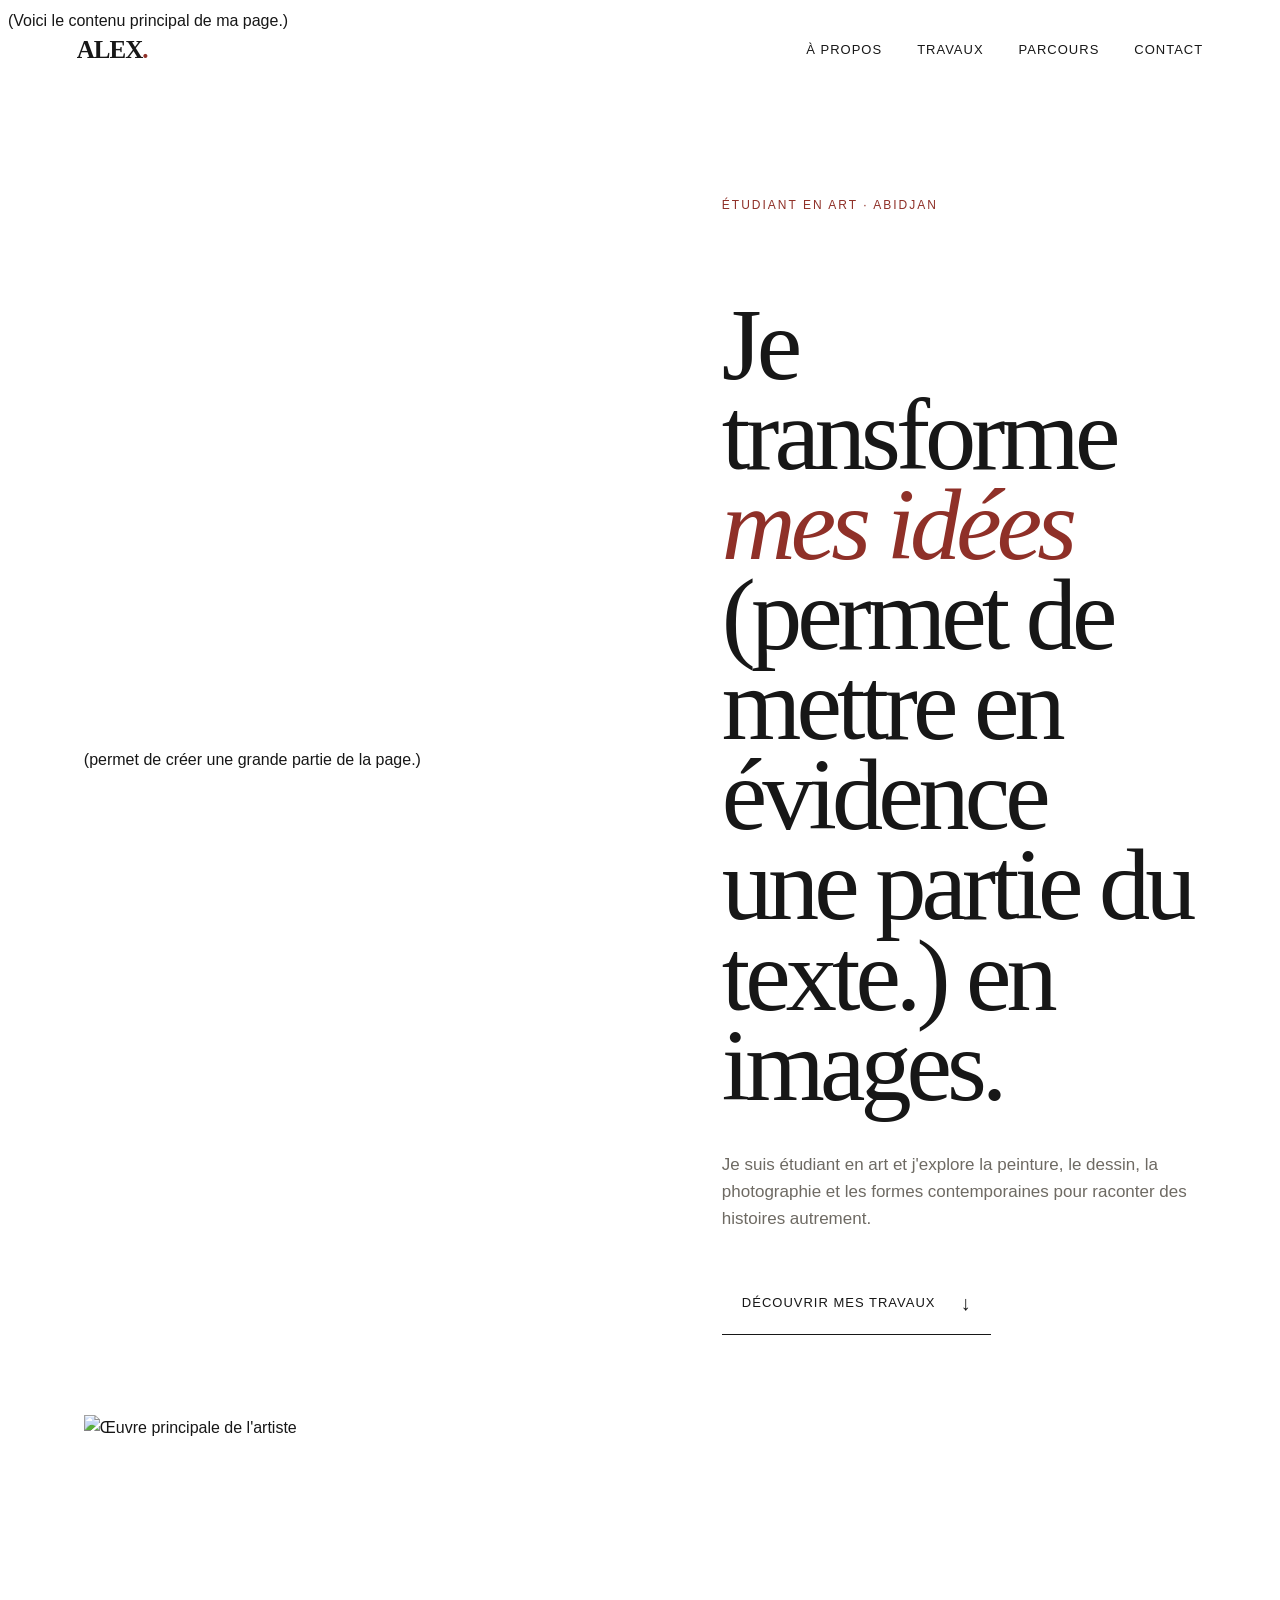
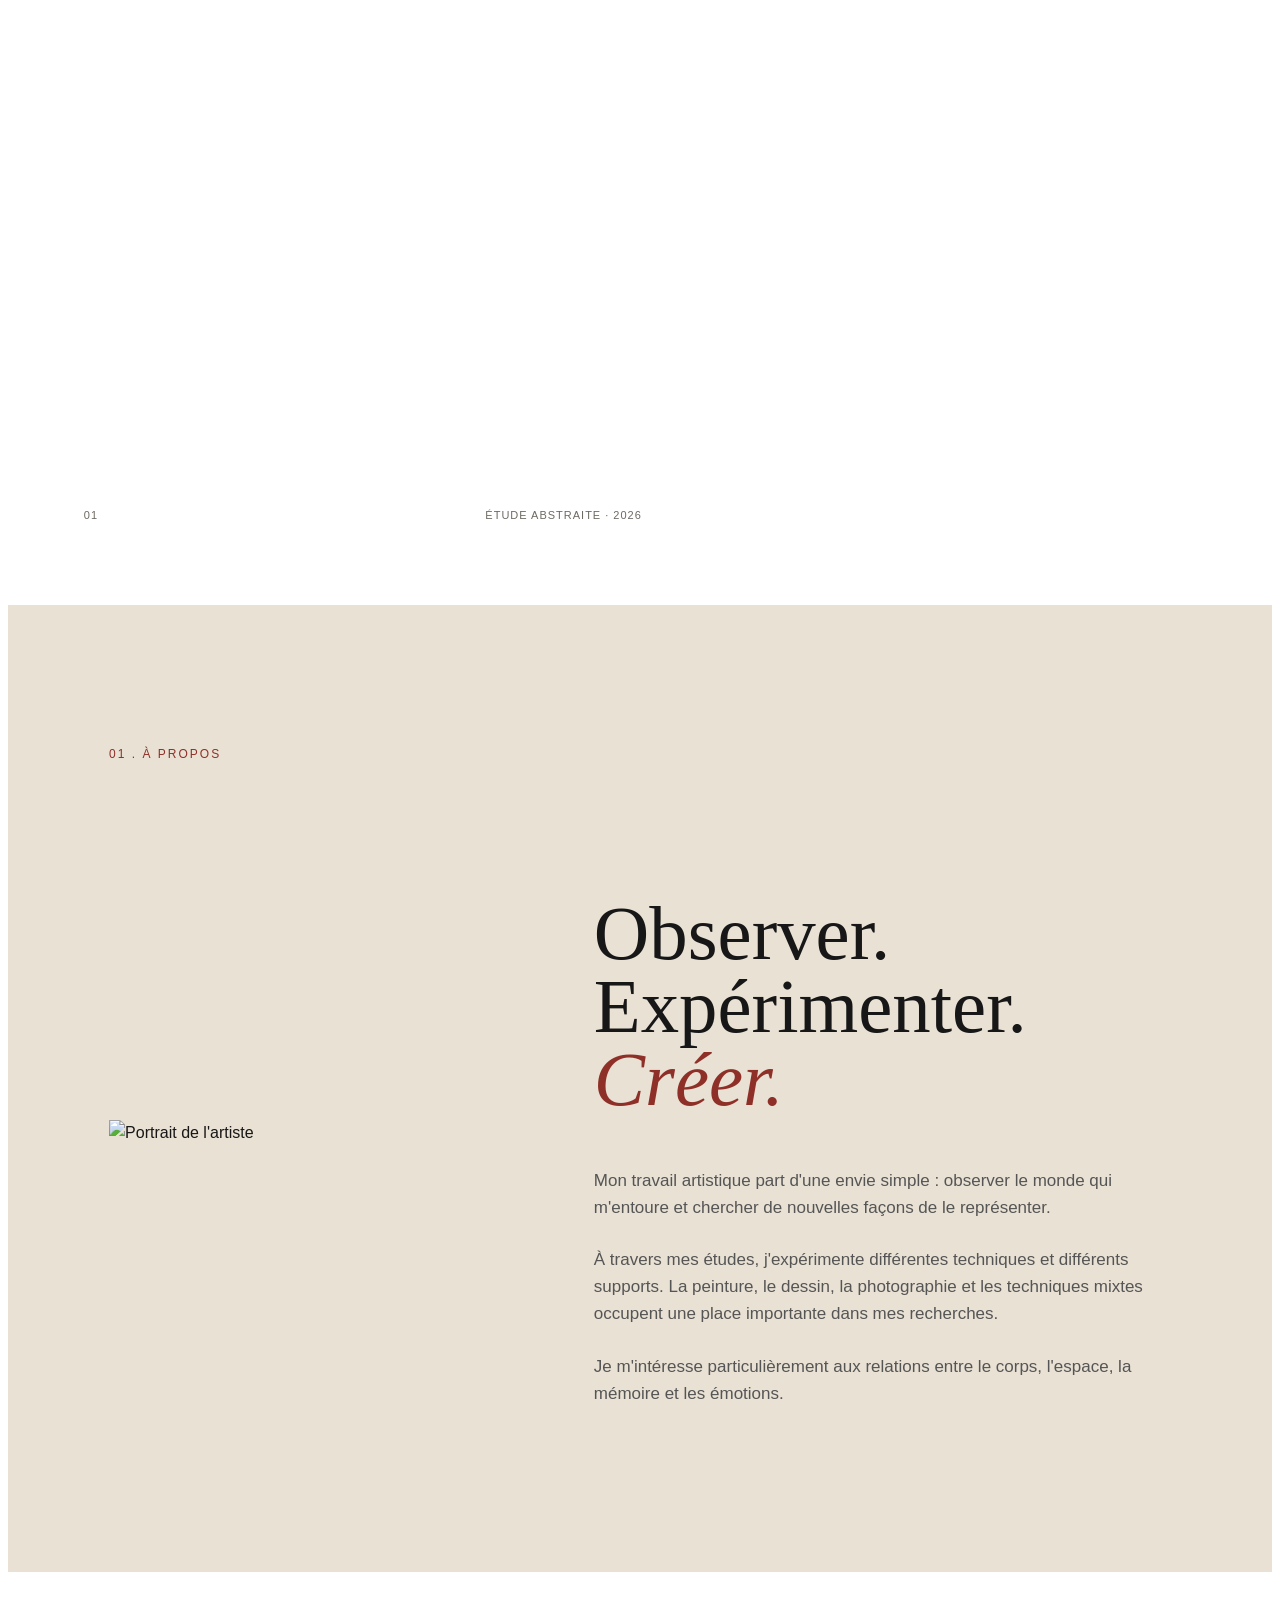
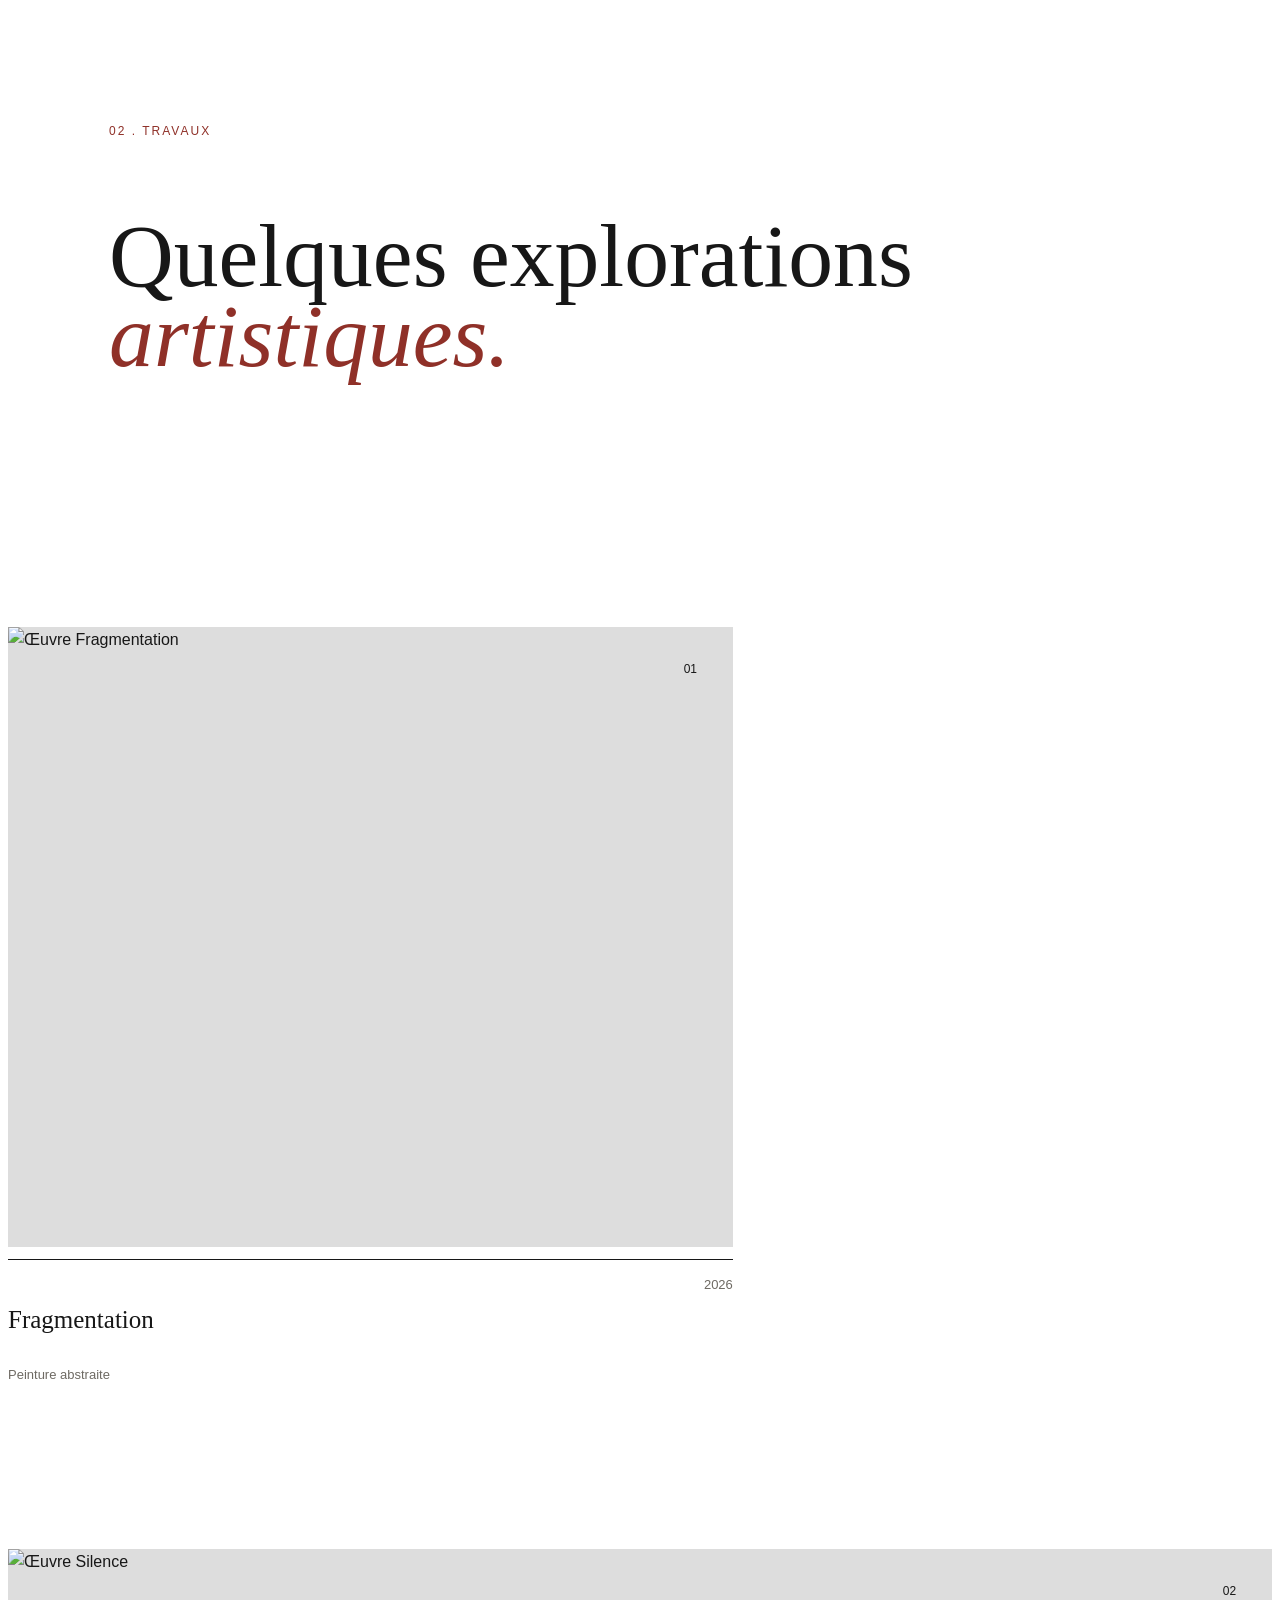
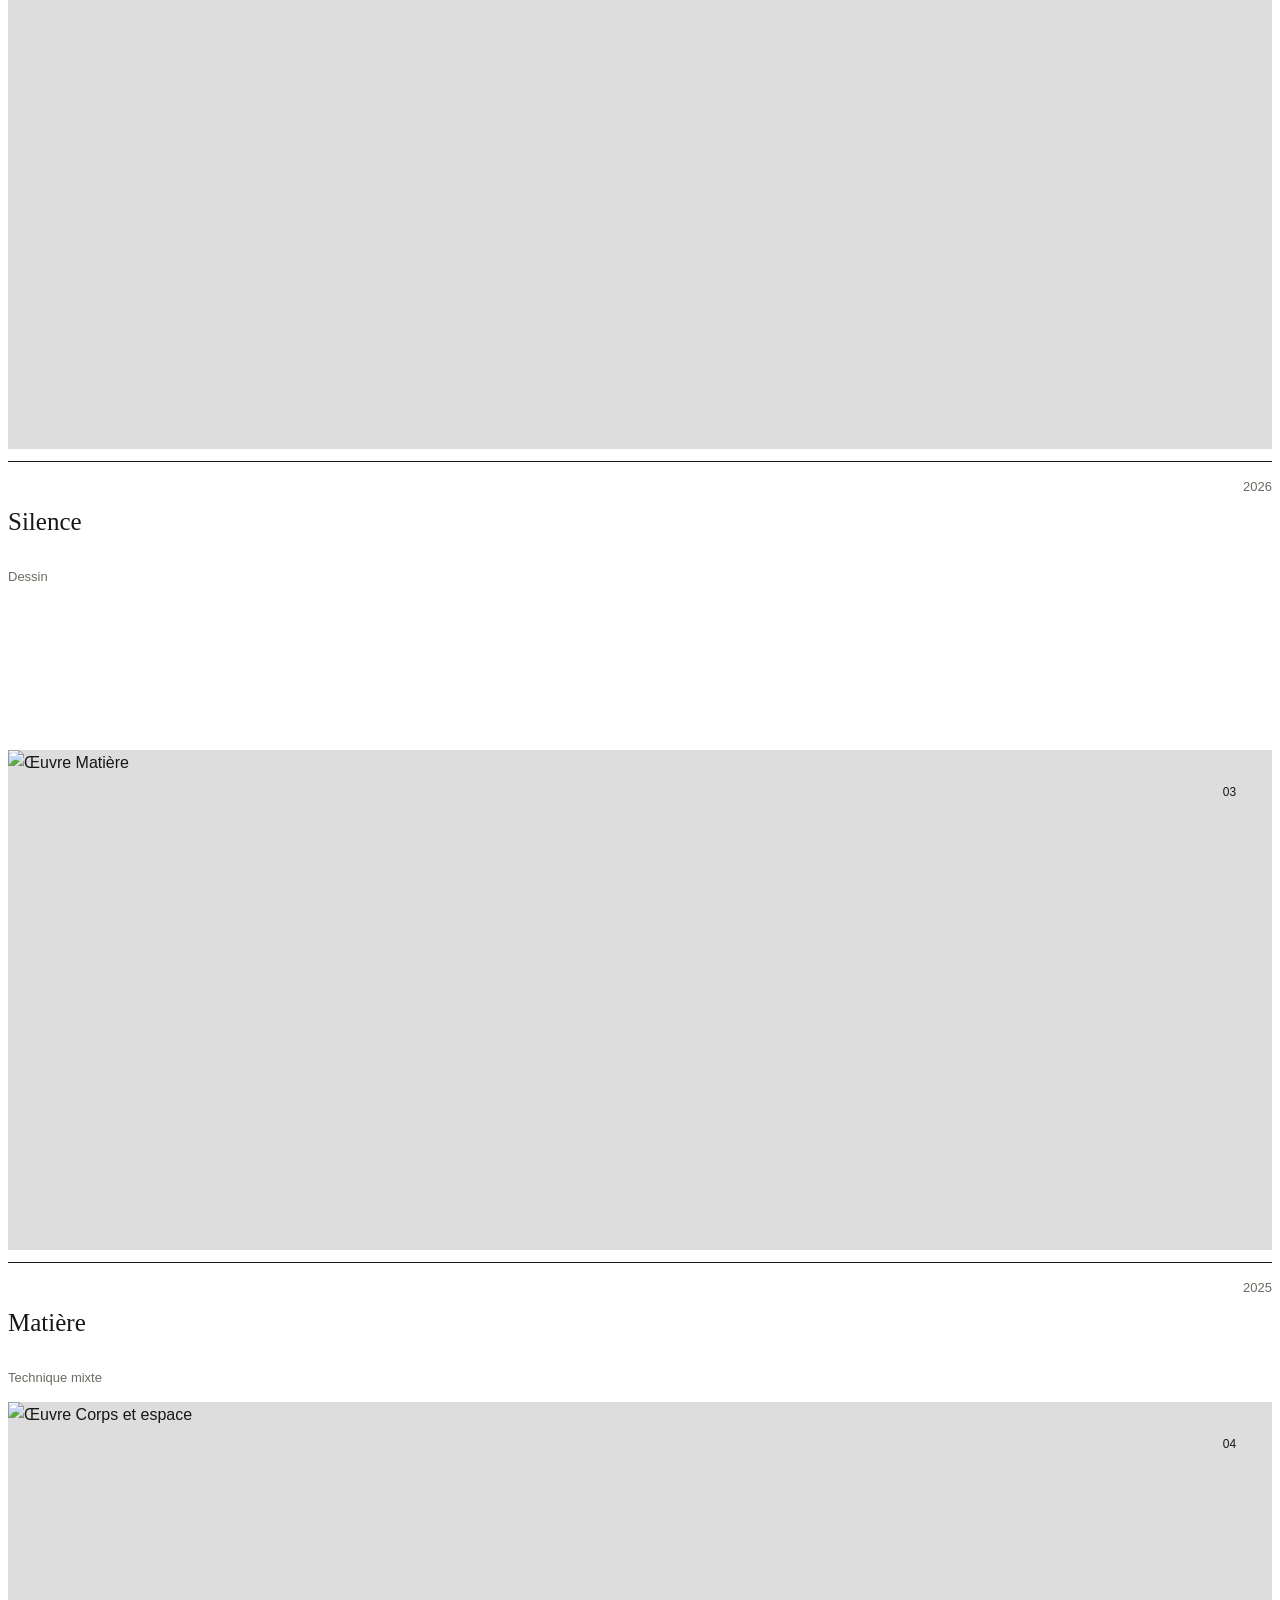
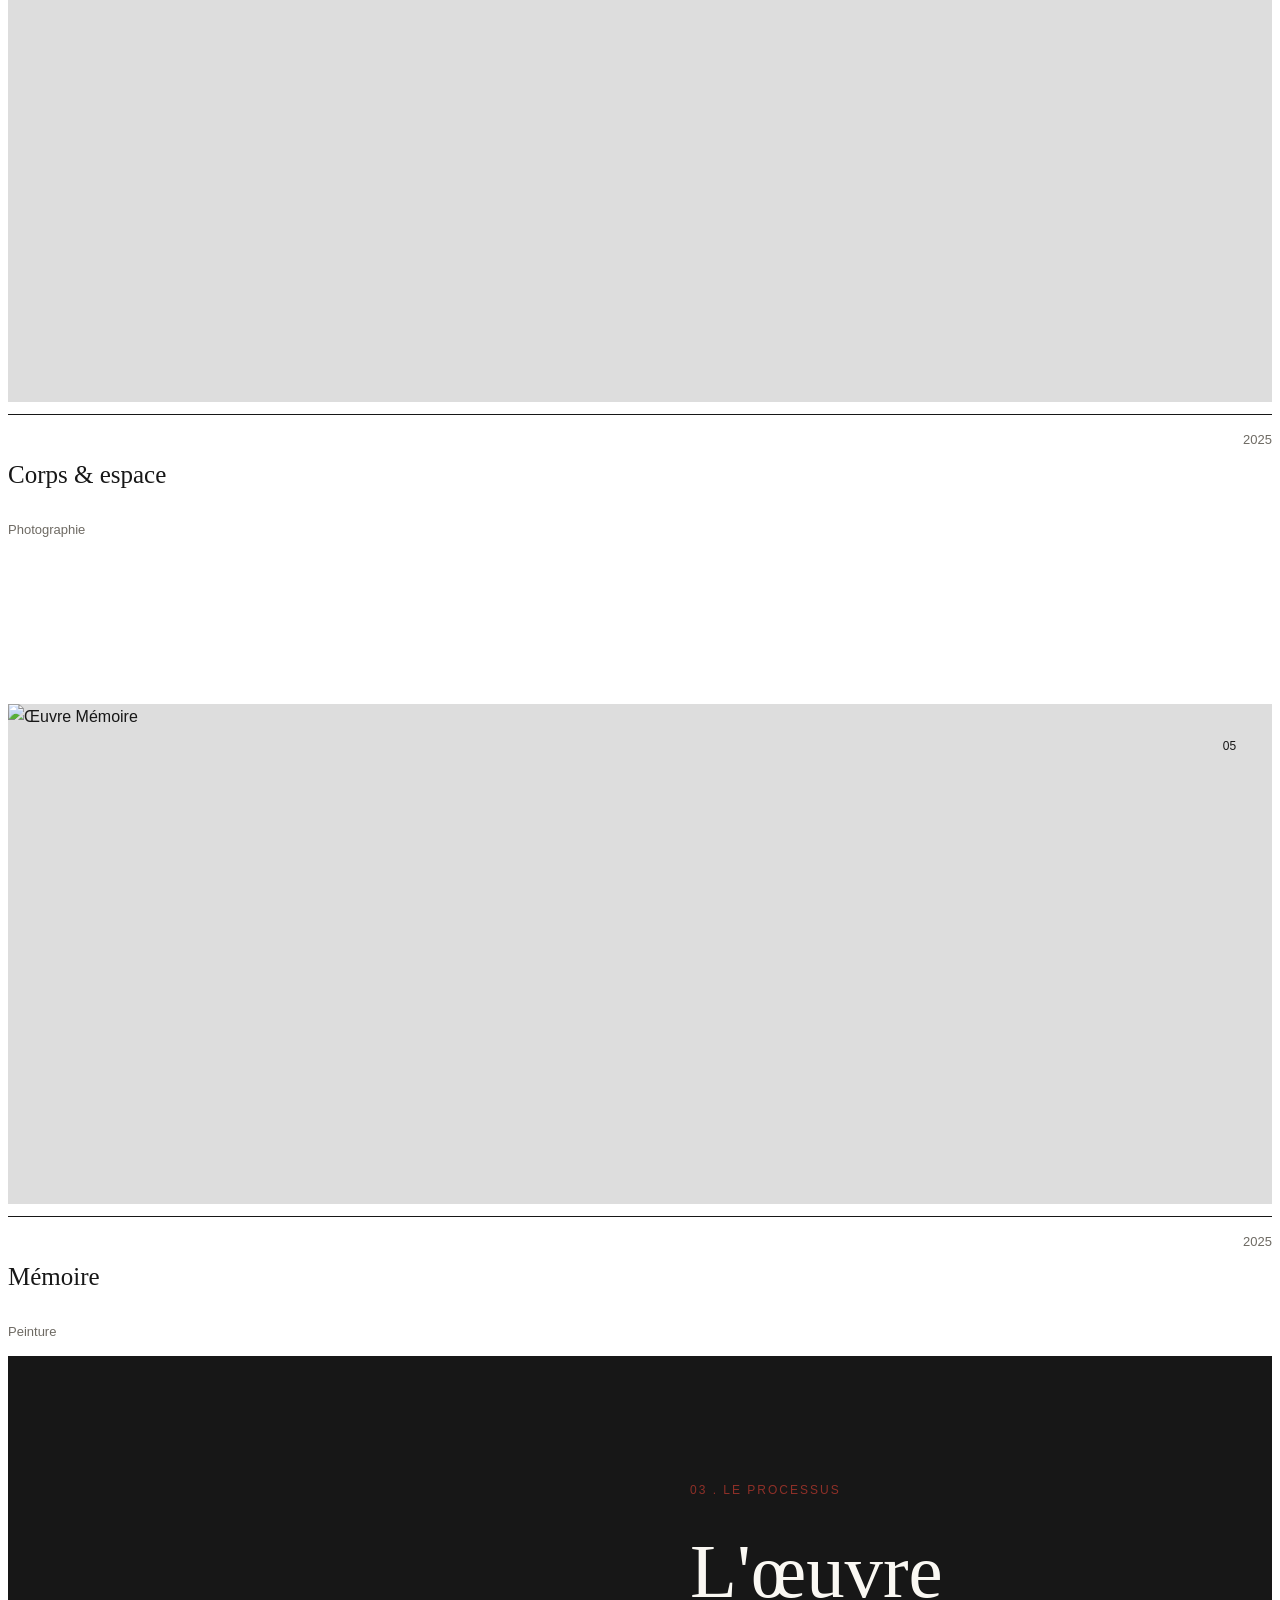
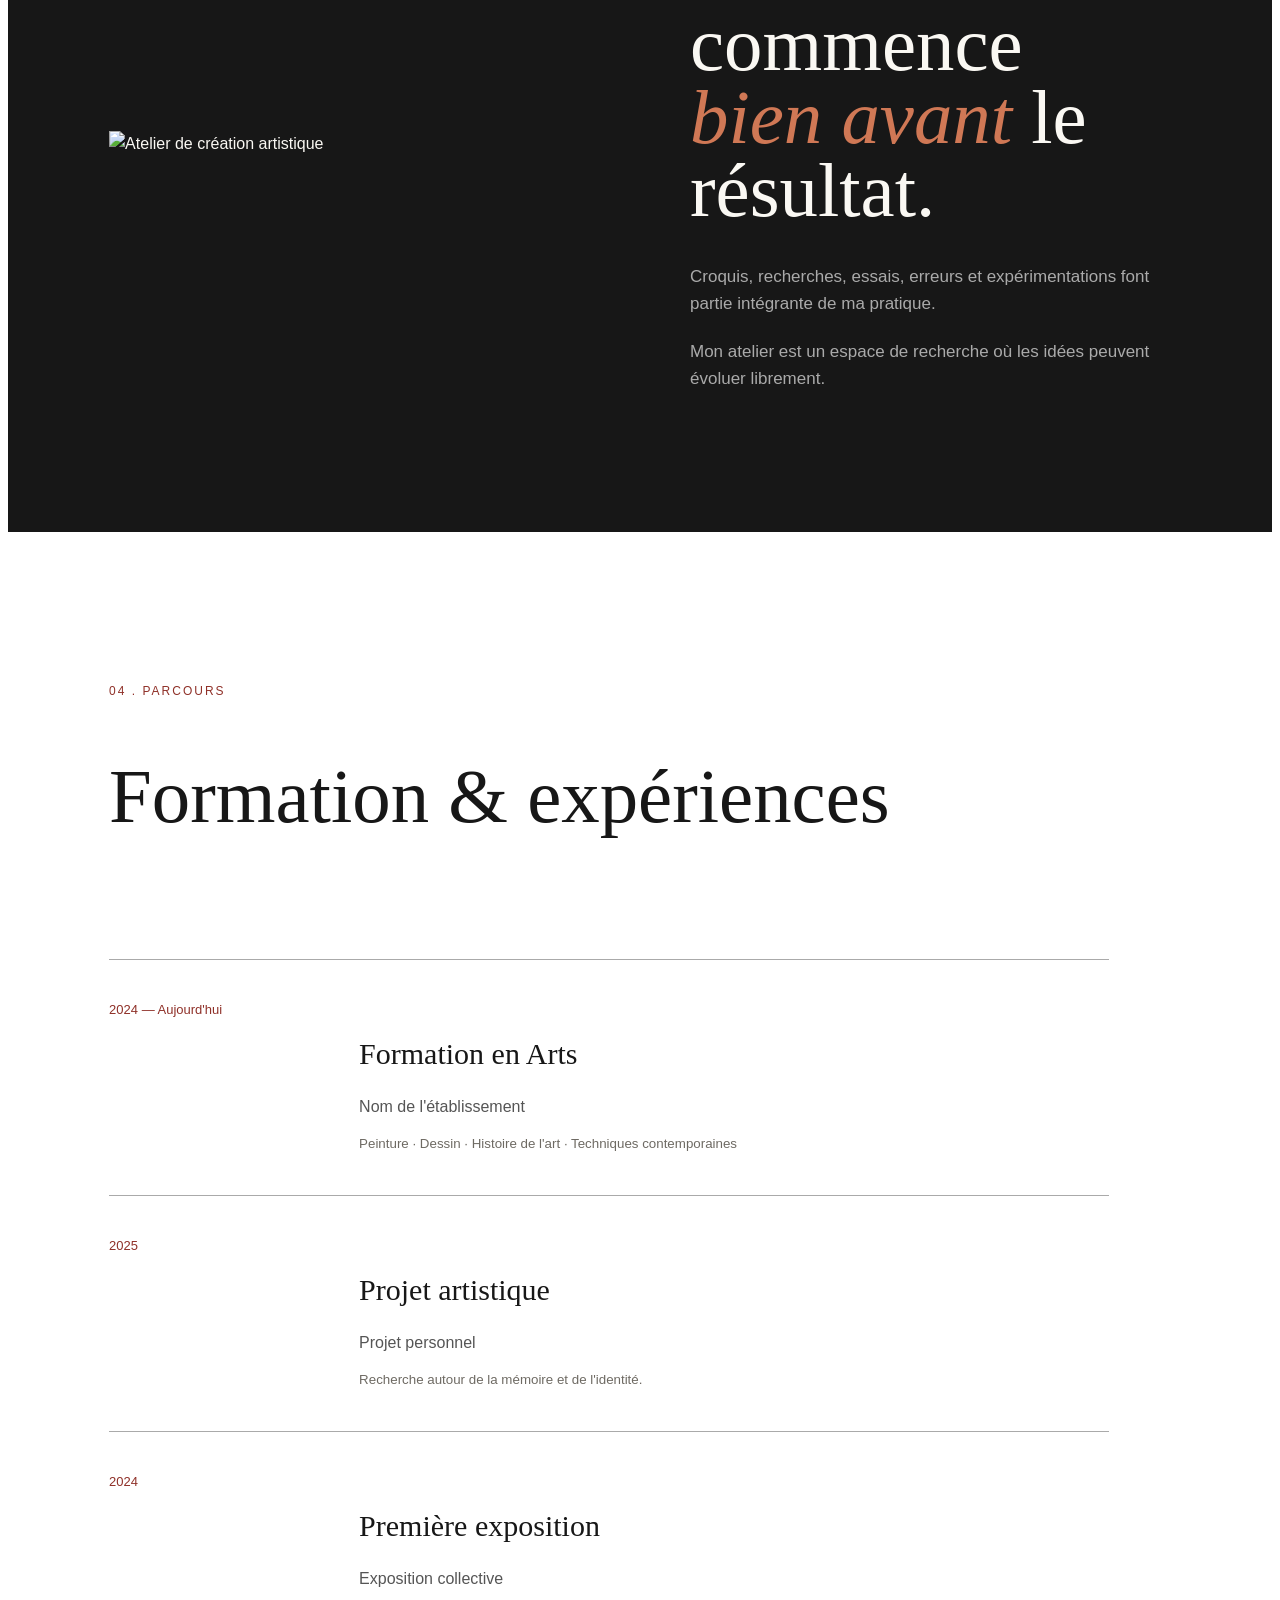
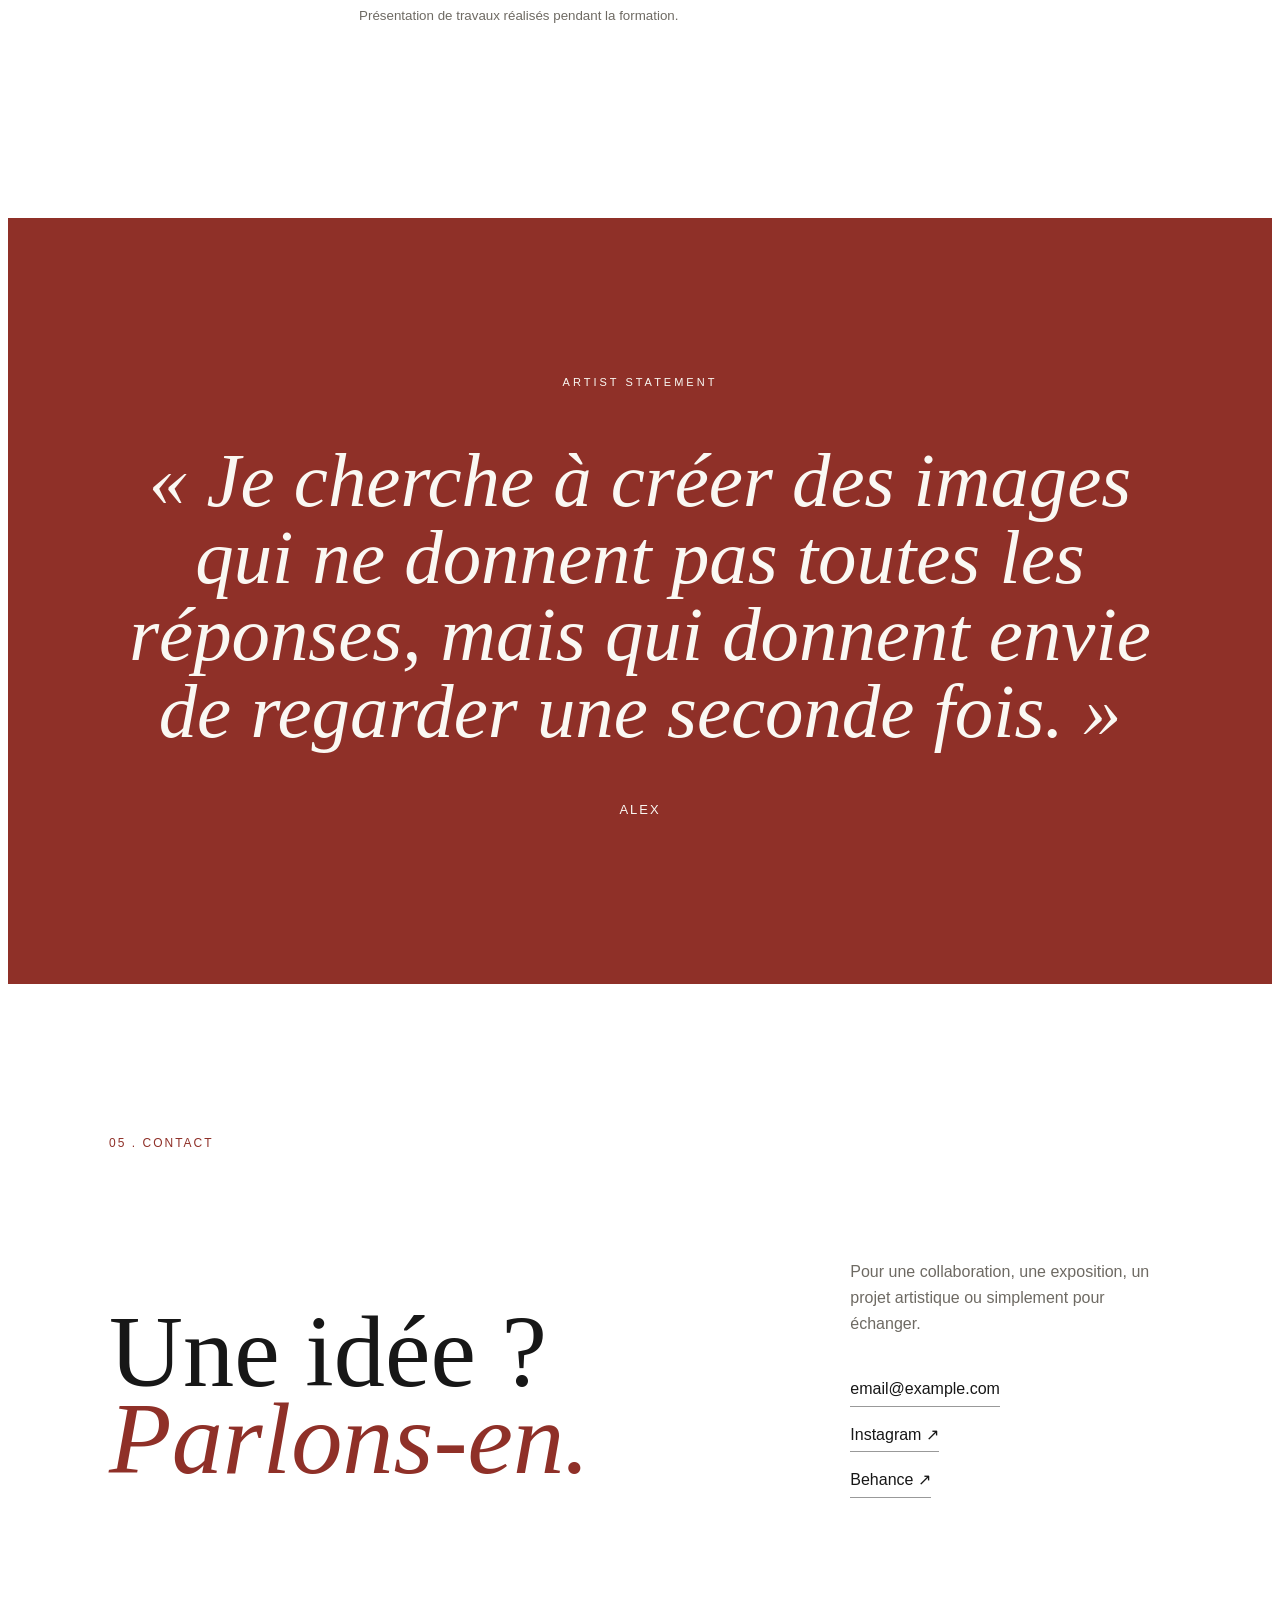
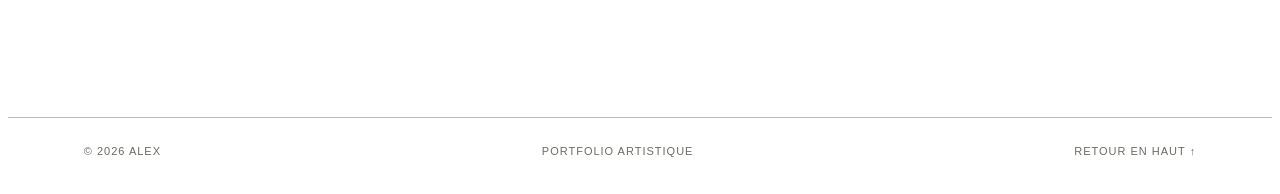
==== index.htm @ 8192bbb4 "Update index.htm" ====
<!DOCTYPE html>
<html lang="fr">
<head>
   <meta charset="UTF-8">  
   <meta name="viewport" content="width=device-width, initial-scale=1.0">
   <meta name="description" content="Portfolio artistique d'un étudiant en art.">
   <title>Portfolio : Étudiant en Art</title>
   <link rel="stylesheet" href="style.css">
</head>
<body>
<header class="navbar">
 <a href="#accueil" class="logo">
    ALEX<span>.</span>
 </a>  
 <nav>
     <a href="#apropos">À propos</a>
        <a href="#travaux">Travaux</a>
        <a href="#parcours">Parcours</a>
        <a href="#contact">Contact</a>
   </nav> 
 </header>
 </body>
</html>  
<main> (Voici le contenu principal de ma page.)
        <section class="hero" id="accueil"> (permet de créer une grande partie de la page.)

        <div class="hero-content">
            <p class="small-label">
                Étudiant en art · Abidjan
            </p>

            <h1>
                Je transforme
                <em>mes idées</em>  (permet de mettre en évidence une partie du texte.)
                en images.
            </h1>

            <p class="hero-description">
                Je suis étudiant en art et j'explore la peinture,
                le dessin, la photographie et les formes contemporaines
                pour raconter des histoires autrement.
            </p>

            <a href="#travaux" class="button">
                Découvrir mes travaux
                <span>↓</span>
            </a>

        </div>


        <div class="hero-image">

            <img
                src="images/oeuvre-1.jpg"
                alt="Œuvre principale de l'artiste"
            >

            <div class="hero-caption">
                <span>01</span>
                <span>Étude abstraite · 2026</span>
            </div>

        </div>

    </section>
    
   </main>
<section class="about" id="apropos">

        <div class="section-number">
            01 . À propos
        </div>

        <div class="about-content">

            <div class="about-image">

                <img
                    src="images/portrait.jpg"
                    alt="Portrait de l'artiste"
                >

            </div>


            <div class="about-text">

                <h2>
                    Observer.
                    <br>
                    Expérimenter.
                    <br>
                    <em>Créer.</em>
                </h2>

                <p>
                    Mon travail artistique part d'une envie simple :
                    observer le monde qui m'entoure et chercher de
                    nouvelles façons de le représenter.
                </p>

                <p>
                    À travers mes études, j'expérimente différentes
                    techniques et différents supports. La peinture,
                    le dessin, la photographie et les techniques mixtes
                    occupent une place importante dans mes recherches.
                </p>

                <p>
                    Je m'intéresse particulièrement aux relations
                    entre le corps, l'espace, la mémoire et les émotions.
                </p>

            </div>

        </div>

    </section>
<section class="gallery" id="travaux">

	<div class="section-header">

            <div class="section-number">
                02 . Travaux
            </div>

            <h2>
                Quelques explorations
                <br>
                <em>artistiques.</em>
            </h2>

        </div>
   </section>    
<div class="gallery-grid">
           
            <article class="artwork artwork-large">

                <div class="image-container">

                    <img src="images/oeuvre-1.jpg"
                        alt="Œuvre Fragmentation"
                    >

                    <span class="artwork-number">
                        01
                    </span>

                </div>

                <div class="artwork-info">

                    <div>
                        <h3>Fragmentation</h3>
                        <p>Peinture abstraite</p>
                    </div>

                    <span>2026</span>

                </div>

            </article>
     </div>
<article class="artwork artwork-small">

                <div class="image-container">

                    <img
                        src="images/oeuvre-2.jpg"
                        alt="Œuvre Silence"
                    >

                    <span class="artwork-number">
                        02
                    </span>

                </div>

                <div class="artwork-info">

                    <div>
                        <h3>Silence</h3>
                        <p>Dessin</p>
                    </div>

                    <span>2026</span>

                </div>

            </article>
<article class="artwork artwork-small">

                <div class="image-container">

                    <img
                        src="images/oeuvre-3.jpg"
                        alt="Œuvre Matière"
                    >

                    <span class="artwork-number">
                        03
                    </span>

                </div>

                <div class="artwork-info">

                    <div>
                        <h3>Matière</h3>
                        <p>Technique mixte</p>
                    </div>

                    <span>2025</span>

                </div>

            </article>
<article class="artwork artwork-wide">
 <div class="image-container">

                    <img
                        src="images/oeuvre-4.jpg"
                        alt="Œuvre Corps et espace"
                    >

                    <span class="artwork-number">
                        04
                    </span>

                </div>

                <div class="artwork-info">

                    <div>
                        <h3>Corps & espace</h3>
                        <p>Photographie</p>
                    </div>

                    <span>2025</span>

                </div>

            </article>
<article class="artwork artwork-small">
<div class="image-container">

                    <img
                        src="images/oeuvre-5.jpg"
                        alt="Œuvre Mémoire"
                    >

                    <span class="artwork-number">
                        05
                    </span>

                </div>

                <div class="artwork-info">

                    <div>
                        <h3>Mémoire</h3>
                        <p>Peinture</p>
                    </div>

                    <span>2025</span>

                </div>

            </article>
<section class="studio">
<div class="studio-image">

            <img
                src="images/atelier.jpg"
                alt="Atelier de création artistique"
            >

        </div>

        <div class="studio-text">

            <span class="section-number">
                03 . Le processus
            </span>

            <h2>
                L'œuvre commence
                <em>bien avant</em>
                le résultat.
            </h2>

            <p>
                Croquis, recherches, essais, erreurs et expérimentations
                font partie intégrante de ma pratique.
            </p>

            <p>
                Mon atelier est un espace de recherche où les idées
                peuvent évoluer librement.
            </p>

        </div>

    </section>
<section class="education" id="parcours">
<div class="section-number">
            04 . Parcours
        </div>

        <h2>
            Formation & expériences
        </h2>


        <div class="timeline">

            <div class="timeline-item">

                <span>2024 — Aujourd'hui</span>

                <div>
                    <h3>
                        Formation en Arts
                    </h3>

                    <p>
                        Nom de l'établissement
                    </p>

                    <small>
                        Peinture · Dessin · Histoire de l'art ·
                        Techniques contemporaines
                    </small>
                </div>

            </div>


            <div class="timeline-item">

                <span>2025</span>

                <div>
                    <h3>
                        Projet artistique
                    </h3>

                    <p>
                        Projet personnel
                    </p>

                    <small>
                        Recherche autour de la mémoire et de l'identité.
                    </small>
                </div>

            </div>


            <div class="timeline-item">

                <span>2024</span>

                <div>
                    <h3>
                        Première exposition
                    </h3>

                    <p>
                        Exposition collective
                    </p>

                    <small>
                        Présentation de travaux réalisés pendant
                        la formation.
                    </small>
                </div>

            </div>

        </div>

    </section>
<section class="statement">
<div class="statement-content">

            <span>
                ARTIST STATEMENT
            </span>

            <blockquote>
                « Je cherche à créer des images qui ne donnent pas
                toutes les réponses, mais qui donnent envie de regarder
                une seconde fois. »
            </blockquote>

            <p>
                 Alex
            </p>

        </div>

    </section>
<section class="contact" id="contact">
<div class="section-number">
            05 . Contact
        </div>

        <div class="contact-content">

            <div>

                <h2>
                    Une idée ?
                    <br>
                    <em>Parlons-en.</em>
                </h2>

            </div>


            <div class="contact-details">

                <p>
                    Pour une collaboration, une exposition,
                    un projet artistique ou simplement pour échanger.
                </p>

                <a href="mailto:email@example.com">
                    email@example.com
                </a>

                <a href="<https://instagram.com/>" target="_blank">
                    Instagram ↗
                </a>

                <a href="<https://www.behance.net/>" target="_blank">
                    Behance ↗
                </a>

            </div>

        </div>

    </section>
<footer>
  <span>
        © 2026 Alex
    </span>

    <span>
        Portfolio artistique
    </span>

    <a href="#accueil">
        Retour en haut ↑
    </a>

</footer>
---- style.css ----
:root {   (représente la racine du document HTML.)

    --cream: #f2eee5;
    --paper: #e8e1d4;
    --black: #171717;            
    --red: #8f3028;
    --orange: #b87935;
    --gray: #6e6a63;
    --white: #faf8f3;
    
    (--cream,--paper sont des variables CSS.L'intérêt est de 
    pouvoir changer une couleur une seule fois et de la retrouver 
    partout où elle est utilisée.)

}
* {  ( * Tous les éléments HTML.)

		margin: 0;   (supprime les marges par défaut et les espacements intérieurs par défaut.)
		padding: 0;
		box-sizing: border-box; (permet de mieux contrôler la taille réelle des éléments.)
	}
html { /* La balise html représente toute la page web. */
    scroll-behavior: smooth; /* Le défilement devient doux et animé quand on clique sur un lien interne (ex. vers #contact), au lieu d'un saut brutal. */
}


body { /* La balise body représente tout le contenu visible de la page. */

    background: var(--cream); /* Couleur de fond de la page. var(--cream) utilise la variable définie dans :root. */

    color: var(--black); /* Couleur du texte par défaut. Les éléments à l'intérieur en héritent. */

    font-family:
        Arial, /* Première police essayée. */
        Helvetica, /* Si Arial n'existe pas sur l'ordinateur, le navigateur essaie celle-ci. */
        sans-serif; /* Solution de secours : n'importe quelle police sans empattement. */

    line-height: 1.6; /* Hauteur des lignes : 1,6 fois la taille de la police. Un nombre sans unité est un multiplicateur. Le texte est plus aéré et plus lisible. */

}
h1, /* La virgule permet d'appliquer la même règle à plusieurs éléments à la fois. */
h2, /* h1, h2 et h3 sont les titres de niveau 1, 2 et 3. */
h3 {

    font-family:
        Georgia, /* Première police essayée : une police à empattements (petits traits aux extrémités des lettres), plus élégante pour les titres. */
        "Times New Roman", /* Deuxième choix. Les guillemets sont obligatoires quand le nom de la police contient des espaces. */
        serif; /* Solution de secours : n'importe quelle police à empattements. */

}
em { /* La balise em sert à mettre un mot en valeur dans le texte. */

    font-style: italic; /* Affiche le texte en italique. */

}
a { /* La balise a représente les liens. Par défaut, ils sont bleus et soulignés. */

    color: inherit; /* inherit = « prends la même valeur que l'élément parent ». Le lien garde la couleur du texte qui l'entoure. */

    text-decoration: none; /* Supprime le soulignement par défaut des liens. */
}
.navbar { /* Le point (.) cible tous les éléments qui ont class="navbar" dans le HTML. */

    position: absolute; /* Sort la barre du flux normal : elle flotte par-dessus le début de la page et les éléments suivants ne tiennent plus compte d'elle. */

    top: 0; /* Colle la barre tout en haut. */
    left: 0; /* Colle la barre tout à gauche. */

    width: 100%; /* La barre prend toute la largeur de la page. % = pourcentage de la largeur du parent. */

    padding: 30px 6%; /* Espace intérieur. Deux valeurs : 30px en haut et en bas, 6% à gauche et à droite. px = pixel, une unité fixe. */

    display: flex; /* Flexbox : un système pour aligner des éléments côte à côte. S'applique au parent, ses enfants directs (logo et menu) se placent en ligne. */

    justify-content: space-between; /* Répartit les enfants sur l'axe horizontal avec l'espace entre eux : le logo va tout à gauche, le menu tout à droite. */

    align-items: center; /* Centre les enfants verticalement. */

    z-index: 10; /* Gère l'empilement : plus le nombre est grand, plus l'élément passe devant les autres. La navbar reste visible au-dessus du contenu. */

}


.logo { /* Le logo du site (class="logo"). */

    font-family:
        Georgia, /* Police à empattements, comme les titres. */
        serif; /* Solution de secours. */

    font-size: 25px; /* Taille du texte : 25 pixels. */

    font-weight: bold; /* Met le texte en gras. */

    letter-spacing: -1px; /* Espace entre les lettres. Une valeur négative les rapproche. */

}


.logo span { /* L'espace entre deux sélecteurs signifie « à l'intérieur de » : tous les <span> qui se trouvent dans .logo. */

    color: var(--red); /* Cette partie du logo devient rouge, grâce à la variable définie dans :root. */

}


.navbar nav { /* La balise <nav> (le menu) située à l'intérieur de .navbar. */

    display: flex; /* Aligne les liens du menu côte à côte. */

    gap: 35px; /* Espace de 35 pixels entre chaque lien. */

}


.navbar nav a { /* Les liens <a> situés dans le menu, à l'intérieur de .navbar. */

    font-size: 13px; /* Petite taille de texte. */

    text-transform: uppercase; /* Affiche le texte en majuscules, sans modifier le HTML. */

    letter-spacing: 1px; /* Espace légèrement les lettres pour un style plus aéré. */

    position: relative; /* Le lien reste à sa place, mais devient un point de repère pour les éléments en position absolute placés à l'intérieur (ici, la ligne ::after). */

}


.navbar nav a::after { /* ::after est un pseudo-élément : il crée un élément « virtuel » juste après le contenu du lien, sans toucher au HTML. Ici, il sert de ligne de soulignement. */

    content: ""; /* Obligatoire pour qu'un pseudo-élément existe. Il est vide : on veut juste une ligne. */

    position: absolute; /* Placé librement par rapport au lien (grâce au position: relative du lien). */

    left: 0; /* Commence au bord gauche du lien. */

    bottom: -6px; /* Se place 6 pixels sous le lien (valeur négative = vers l'extérieur). */

    width: 0; /* Au départ, la ligne a une largeur nulle : elle est invisible. */

    height: 1px; /* Épaisseur très fine : 1 pixel. */

    background: var(--black); /* Couleur de la ligne : noir. */

    transition: width 0.3s ease; /* Anime tout changement de largeur sur 0,3 seconde (s = seconde). ease = démarre doucement, accélère, puis ralentit. */

}


.navbar nav a:hover::after { /* :hover est une pseudo-classe : elle s'active quand la souris passe sur l'élément. Ici : quand on survole un lien, on modifie sa ligne ::after. */

    width: 100%; /* La ligne passe à toute la largeur du lien. Grâce à la transition, elle se dessine progressivement de gauche à droite. */

}
   .hero { /* Le hero est la grande zone d'accueil : la première chose que l'on voit en arrivant sur la page. */

    min-height: 100vh; /* Hauteur minimale de la section. vh = « viewport height » (hauteur de la fenêtre). 100vh = 100 % de la hauteur de l'écran : le hero remplit au moins tout l'écran. */

    padding:
        150px /* Haut : espace pour laisser de la place à la navbar, qui flotte par-dessus. */
        6% /* Gauche et droite : 6 % de la largeur. */
        80px; /* Bas : 80 pixels. Avec trois valeurs : haut, côtés, bas. */

    display: grid; /* CSS Grid : un système de mise en page en colonnes et en lignes, comme un tableau. S'applique au parent : ses enfants directs se placent dans les cases de la grille. */

    grid-template-columns:
        1fr /* Première colonne : 1 part de l'espace disponible. fr = « fraction ». */
        0.85fr; /* Deuxième colonne : 0,85 part, donc un peu plus étroite que la première. */

    gap: 80px; /* Espace de 80 pixels entre les deux colonnes. */

    align-items: center; /* Centre le contenu verticalement dans chaque case de la grille. */

}


.hero-content { /* Le bloc de texte du hero (colonne de gauche). */

    max-width: 650px; /* Largeur maximale : le bloc ne dépasse jamais 650 pixels, même sur un très grand écran. */

}


.small-label { /* La petite étiquette placée au-dessus du titre. */

    color: var(--red); /* Texte rouge, avec la variable définie dans :root. */

    font-size: 12px; /* Très petit texte. */

    letter-spacing: 2px; /* Espace les lettres pour un style aéré. */

    text-transform: uppercase; /* Affiche le texte en majuscules. */

    margin-bottom: 30px; /* Marge extérieure : 30 pixels d'espace sous l'étiquette. */

}


.hero h1 { /* Le grand titre, uniquement celui qui se trouve dans .hero. */

    font-size:
        clamp( /* clamp(minimum, idéal, maximum) : une taille adaptative qui ne sort jamais des limites. */
            65px, /* Minimum : le titre ne descend pas sous 65 pixels. */
            8vw, /* Idéal : 8 % de la largeur de la fenêtre. vw = « viewport width ». Le titre grandit avec l'écran. */
            125px /* Maximum : le titre ne dépasse pas 125 pixels. */
        );

    line-height: 0.88; /* Interligne très serré : 0,88 fois la taille de la police. */

    font-weight: 400; /* Poids de police « normal ». Par défaut, un h1 est en gras. */

    letter-spacing: -5px; /* Rapproche fortement les lettres, pour un effet de grand titre élégant. */

    margin-bottom: 40px; /* 40 pixels d'espace sous le titre. */

}


.hero h1 em { /* Les mots en <em> à l'intérieur du titre du hero. */

    color: var(--red); /* Le mot mis en valeur devient rouge. */

}


.hero-description { /* Le paragraphe de présentation sous le titre. */

    max-width: 500px; /* Limite la largeur pour éviter des lignes de texte trop longues, plus difficiles à lire. */

    color: var(--gray); /* Texte gris, moins marqué que le titre. */

    font-size: 17px; /* Taille légèrement plus grande qu'un texte standard. */

    margin-bottom: 40px; /* 40 pixels d'espace sous le paragraphe. */

}


.button { /* Le bouton (ou lien) d'action. */

    display: inline-flex; /* Comme flex, mais « en ligne » : le bouton ne prend que la largeur de son contenu, au lieu de remplir toute la ligne. */

    align-items: center; /* Centre verticalement le texte et la flèche. */

    gap: 25px; /* Espace de 25 pixels entre le texte et la flèche. */

    padding: 15px 20px; /* Espace intérieur : 15px en haut et en bas, 20px à gauche et à droite. */

    border-bottom: 1px solid var(--black); /* Un seul trait sous le bouton. Une bordure se décrit avec : épaisseur (1px), style (solid = trait plein) et couleur. */

    font-size: 13px; /* Petite taille de texte. */

    text-transform: uppercase; /* Texte en majuscules. */

    letter-spacing: 1px; /* Lettres légèrement espacées. */

}


.button span { /* Le <span> à l'intérieur du bouton (probablement la flèche). */

    font-size: 20px; /* Agrandit la flèche par rapport au texte du bouton. */

}


.hero-image { /* Le bloc de l'image (colonne de droite). */

    position: relative; /* L'élément reste à sa place, mais devient un point de repère pour d'éventuels éléments positionnés en absolute à l'intérieur. */

}


.hero-image img { /* L'image située dans .hero-image. */

    width: 100%; /* L'image prend toute la largeur de son conteneur. */

    height: 680px; /* Hauteur fixe de 680 pixels. */

    object-fit: cover; /* L'image remplit toute la zone sans se déformer : elle est recadrée si nécessaire, comme un fond d'écran. Sans cela, elle serait étirée. */

    display: block; /* Transforme l'image en bloc. Par défaut, une image se comporte comme du texte et un petit espace parasite apparaît en dessous. Cette ligne le supprime. */

}


.hero-caption { /* La légende sous l'image. */

    display: flex; /* Aligne les textes de la légende côte à côte. */

    justify-content: space-between; /* Un texte tout à gauche, l'autre tout à droite. */

    padding-top: 12px; /* 12 pixels d'espace entre l'image et la légende. */

    font-size: 11px; /* Très petit texte. */

    text-transform: uppercase; /* Majuscules. */

    letter-spacing: 1px; /* Lettres légèrement espacées. */

    color: var(--gray); /* Texte gris. */

}
   .hero { /* Le hero est la grande zone d'accueil : la première chose que l'on voit en arrivant sur la page. */

    min-height: 100vh; /* Hauteur minimale de la section. vh = « viewport height » (hauteur de la fenêtre). 100vh = 100 % de la hauteur de l'écran : le hero remplit au moins tout l'écran. */

    padding:
        150px /* Haut : espace pour laisser de la place à la navbar, qui flotte par-dessus. */
        6% /* Gauche et droite : 6 % de la largeur. */
        80px; /* Bas : 80 pixels. Avec trois valeurs : haut, côtés, bas. */

    display: grid; /* CSS Grid : un système de mise en page en colonnes et en lignes, comme un tableau. S'applique au parent : ses enfants directs se placent dans les cases de la grille. */

    grid-template-columns:
        1fr /* Première colonne : 1 part de l'espace disponible. fr = « fraction ». */
        0.85fr; /* Deuxième colonne : 0,85 part, donc un peu plus étroite que la première. */

    gap: 80px; /* Espace de 80 pixels entre les deux colonnes. */

    align-items: center; /* Centre le contenu verticalement dans chaque case de la grille. */

}


.hero-content { /* Le bloc de texte du hero (colonne de gauche). */

    max-width: 650px; /* Largeur maximale : le bloc ne dépasse jamais 650 pixels, même sur un très grand écran. */

}


.small-label { /* La petite étiquette placée au-dessus du titre. */

    color: var(--red); /* Texte rouge, avec la variable définie dans :root. */

    font-size: 12px; /* Très petit texte. */

    letter-spacing: 2px; /* Espace les lettres pour un style aéré. */

    text-transform: uppercase; /* Affiche le texte en majuscules. */

    margin-bottom: 30px; /* Marge extérieure : 30 pixels d'espace sous l'étiquette. */

}


.hero h1 { /* Le grand titre, uniquement celui qui se trouve dans .hero. */

    font-size:
        clamp( /* clamp(minimum, idéal, maximum) : une taille adaptative qui ne sort jamais des limites. */
            65px, /* Minimum : le titre ne descend pas sous 65 pixels. */
            8vw, /* Idéal : 8 % de la largeur de la fenêtre. vw = « viewport width ». Le titre grandit avec l'écran. */
            125px /* Maximum : le titre ne dépasse pas 125 pixels. */
        );

    line-height: 0.88; /* Interligne très serré : 0,88 fois la taille de la police. */

    font-weight: 400; /* Poids de police « normal ». Par défaut, un h1 est en gras. */

    letter-spacing: -5px; /* Rapproche fortement les lettres, pour un effet de grand titre élégant. */

    margin-bottom: 40px; /* 40 pixels d'espace sous le titre. */

}


.hero h1 em { /* Les mots en <em> à l'intérieur du titre du hero. */

    color: var(--red); /* Le mot mis en valeur devient rouge. */

}


.hero-description { /* Le paragraphe de présentation sous le titre. */

    max-width: 500px; /* Limite la largeur pour éviter des lignes de texte trop longues, plus difficiles à lire. */

    color: var(--gray); /* Texte gris, moins marqué que le titre. */

    font-size: 17px; /* Taille légèrement plus grande qu'un texte standard. */

    margin-bottom: 40px; /* 40 pixels d'espace sous le paragraphe. */

}


.button { /* Le bouton (ou lien) d'action. */

    display: inline-flex; /* Comme flex, mais « en ligne » : le bouton ne prend que la largeur de son contenu, au lieu de remplir toute la ligne. */

    align-items: center; /* Centre verticalement le texte et la flèche. */

    gap: 25px; /* Espace de 25 pixels entre le texte et la flèche. */

    padding: 15px 20px; /* Espace intérieur : 15px en haut et en bas, 20px à gauche et à droite. */

    border-bottom: 1px solid var(--black); /* Un seul trait sous le bouton. Une bordure se décrit avec : épaisseur (1px), style (solid = trait plein) et couleur. */

    font-size: 13px; /* Petite taille de texte. */

    text-transform: uppercase; /* Texte en majuscules. */

    letter-spacing: 1px; /* Lettres légèrement espacées. */

}


.button span { /* Le <span> à l'intérieur du bouton (probablement la flèche). */

    font-size: 20px; /* Agrandit la flèche par rapport au texte du bouton. */

}


.hero-image { /* Le bloc de l'image (colonne de droite). */

    position: relative; /* L'élément reste à sa place, mais devient un point de repère pour d'éventuels éléments positionnés en absolute à l'intérieur. */

}


.hero-image img { /* L'image située dans .hero-image. */

    width: 100%; /* L'image prend toute la largeur de son conteneur. */

    height: 680px; /* Hauteur fixe de 680 pixels. */

    object-fit: cover; /* L'image remplit toute la zone sans se déformer : elle est recadrée si nécessaire, comme un fond d'écran. Sans cela, elle serait étirée. */

    display: block; /* Transforme l'image en bloc. Par défaut, une image se comporte comme du texte et un petit espace parasite apparaît en dessous. Cette ligne le supprime. */

}


.hero-caption { /* La légende sous l'image. */

    display: flex; /* Aligne les textes de la légende côte à côte. */

    justify-content: space-between; /* Un texte tout à gauche, l'autre tout à droite. */

    padding-top: 12px; /* 12 pixels d'espace entre l'image et la légende. */

    font-size: 11px; /* Très petit texte. */

    text-transform: uppercase; /* Majuscules. */

    letter-spacing: 1px; /* Lettres légèrement espacées. */

    color: var(--gray); /* Texte gris. */

}
   .section-number { /* Une classe réutilisable : on écrit le style une seule fois, puis on l'applique à plusieurs endroits du HTML avec class="section-number". */

    font-size: 12px; /* Très petit texte : 12 pixels. */

    text-transform: uppercase; /* Affiche le texte en majuscules, sans modifier le HTML. */

    letter-spacing: 2px; /* Espace les lettres de 2 pixels pour un style plus aéré. */

    color: var(--red); /* Texte rouge, grâce à la variable définie dans :root. Si on change --red, tous les numéros changent aussi. */

}
   .about { /* La section « À propos » (class="about"). */

    padding: 140px 8%; /* Espace intérieur : 140px en haut et en bas, 8% à gauche et à droite. */

    background: var(--paper); /* Fond beige (variable --paper) pour distinguer cette section du reste de la page. */

}


.about-content { /* Le conteneur qui regroupe l'image et le texte. */

    margin-top: 70px; /* Marge extérieure : 70 pixels d'espace au-dessus, pour séparer la grille du haut de la section. */

    display: grid; /* CSS Grid : les enfants directs (l'image et le texte) se placent dans des colonnes. */

    grid-template-columns:
        0.8fr /* Colonne de gauche (l'image) : 0,8 part de l'espace disponible. fr = « fraction ». */
        1.2fr; /* Colonne de droite (le texte) : 1,2 part, donc plus large que l'image. */

    gap: 100px; /* Espace de 100 pixels entre les deux colonnes. */

    align-items: center; /* Centre verticalement l'image et le texte dans leurs cases. */

}


.about-image img { /* L'image située dans .about-image. */

    width: 100%; /* L'image prend toute la largeur de sa colonne. */

    height: 600px; /* Hauteur fixe de 600 pixels. */

    object-fit: cover; /* L'image remplit la zone sans se déformer : elle est recadrée si nécessaire. */

}


.about-text h2 { /* Le titre h2 situé dans .about-text. */

    font-size:
        clamp( /* Taille adaptative : elle suit la largeur de l'écran, mais reste entre deux limites. */
            50px, /* Minimum : jamais moins de 50 pixels. */
            6vw, /* Idéal : 6 % de la largeur de la fenêtre (vw = « viewport width »). */
            90px /* Maximum : jamais plus de 90 pixels. */
        );

    line-height: 0.95; /* Interligne serré : un peu moins que la taille de la police. */

    font-weight: 400; /* Poids normal (un h2 est en gras par défaut). */

    margin-bottom: 50px; /* 50 pixels d'espace sous le titre. */

}


.about-text h2 em { /* Les mots en <em> à l'intérieur de ce titre. */

    color: var(--red); /* Le mot mis en valeur devient rouge. */

}

.about-text p { /* Les paragraphes situés dans .about-text. */

    max-width: 650px; /* Limite la largeur du texte pour garder des lignes faciles à lire. */

    color: #555; /* Gris foncé écrit directement en hexadécimal (sans variable). */

    font-size: 17px; /* Taille de texte légèrement plus grande que la normale. */

    margin-bottom: 25px; /* 25 pixels d'espace sous chaque paragraphe, pour les séparer. */

}
  .gallery { /* La section Galerie (class="gallery"). */

    padding: 150px 8%; /* Espace intérieur : 150px en haut et en bas, 8% à gauche et à droite. */

}


.section-header { /* Le bloc d'en-tête de la section : il regroupe le numéro et le titre. */

    margin-bottom: 100px; /* 100 pixels d'espace sous l'en-tête, pour bien le séparer du contenu de la galerie qui suit. */

}


.section-header .section-number { /* L'espace entre deux sélecteurs signifie « à l'intérieur de » : on cible uniquement le .section-number qui se trouve dans un .section-header. C'est plus précis que la simple classe de l'étape 7. */

    margin-bottom: 30px; /* 30 pixels d'espace sous le numéro, pour le séparer du titre. Les autres propriétés (rouge, majuscules, etc.) viennent de la règle .section-number de l'étape 7. */

}


.section-header h2 { /* Le titre h2 situé dans .section-header. */

    font-size:
        clamp( /* Taille adaptative : elle suit la largeur de l'écran, mais reste entre deux limites. */
            50px, /* Minimum : jamais moins de 50 pixels. */
            7vw, /* Idéal : 7 % de la largeur de la fenêtre (vw = « viewport width »). */
            100px /* Maximum : jamais plus de 100 pixels. */
        );

    line-height: 0.9; /* Interligne très serré : 0,9 fois la taille de la police. */

    font-weight: 400; /* Poids normal (un h2 est en gras par défaut). */

}


.section-header h2 em { /* Les mots en <em> à l'intérieur de ce titre. */

    color: var(--red); /* Le mot mis en valeur devient rouge. */

} 
.gallery-grid { /* Le conteneur qui regroupe toutes les œuvres de la galerie. */

    display: grid; /* CSS Grid : les œuvres (enfants directs) se placent dans les cases d'une grille. */

    grid-template-columns:
        repeat(12, 1fr); /* repeat(12, 1fr) est un raccourci pour écrire 1fr douze fois : on obtient 12 colonnes égales. fr = « fraction » de l'espace disponible. */

    gap: 80px 30px; /* Deux valeurs : 80px d'espace entre les lignes, 30px entre les colonnes. */

}


.artwork { /* Le bloc d'une œuvre (image + informations). */

    position: relative; /* L'élément reste à sa place, mais devient un point de repère pour les éléments positionnés en absolute à l'intérieur. */

}


.artwork-large { /* La grande œuvre. */

    grid-column:
        1 / span 7; /* Commence à la ligne de grille n°1 et occupe 7 colonnes (donc les colonnes 1 à 7). */

}


.artwork-small { /* La petite œuvre. */

    grid-column:
        9 / span 4; /* Commence à la ligne n°9 et occupe 4 colonnes. Elle est donc placée à droite, avec un vide entre elle et la grande œuvre. */

    margin-top: 150px; /* Décale l'œuvre de 150 pixels vers le bas, pour accentuer l'effet décalé « façon magazine ». */

}


.artwork-wide { /* L'œuvre large. */

    grid-column:
        3 / span 8; /* Commence à la ligne n°3 et occupe 8 colonnes : elle est centrée, avec 2 colonnes vides de chaque côté. */

}


.image-container { /* Le cadre qui contient l'image de l'œuvre. */

    position: relative; /* Point de repère pour placer le numéro rond en absolute à l'intérieur. */

    overflow: hidden; /* Cache tout ce qui dépasse du cadre. Indispensable pour l'effet de zoom : l'image grossit, mais ne déborde pas. */

    background: #ddd; /* Gris clair, visible tant que l'image n'est pas chargée. */

}


.image-container img { /* L'image située dans le cadre. */

    width: 100%; /* L'image prend toute la largeur de son cadre. */

    height: 620px; /* Hauteur par défaut : 620 pixels. */

    object-fit: cover; /* L'image remplit la zone sans se déformer : elle est recadrée si nécessaire. */

    display: block; /* Supprime le petit espace parasite sous l'image. */

    transition:
        transform 0.6s ease, /* Anime les changements de transform (le zoom) sur 0,6 seconde. */
        filter 0.6s ease; /* Anime aussi les changements de filter (effets comme le noir et blanc ou le flou), sur 0,6 seconde. On sépare plusieurs transitions par une virgule. */

}


.artwork-small .image-container img { /* Plus précis : seulement l'image du cadre qui est dans .artwork-small. */

    height: 500px; /* Remplace les 620px pour la petite œuvre. Le sélecteur le plus précis l'emporte. */

}


.artwork-wide .image-container img { /* Seulement l'image du cadre qui est dans .artwork-wide. */

    height: 600px; /* Remplace les 620px pour l'œuvre large. */

}


.artwork:hover img { /* :hover = quand la souris passe sur l'élément. Ici, quand on survole l'œuvre (et pas seulement l'image), c'est l'image qui change. */

    transform: scale(1.04); /* transform modifie la forme ou la taille sans toucher à la mise en page. scale(1.04) agrandit l'image de 4 %. Grâce à la transition, le zoom est fluide. */

}


.artwork-number { /* Le petit numéro rond posé sur l'image. */

    position: absolute; /* Placé librement par rapport à son parent positionné (le cadre de l'image). */

    top: 20px; /* À 20 pixels du haut. */

    right: 20px; /* À 20 pixels de la droite. */

    width: 45px; /* Largeur de 45 pixels. */

    height: 45px; /* Hauteur de 45 pixels : même valeur que la largeur, donc un carré. */

    border-radius: 50%; /* Arrondit les coins. À 50 %, le carré devient un cercle parfait. */

    background: var(--cream); /* Fond crème (variable définie dans :root). */

    display: flex; /* Flexbox, pour centrer le chiffre dans le cercle. */

    align-items: center; /* Centre le chiffre verticalement. */

    justify-content: center; /* Centre le chiffre horizontalement. */

    font-size: 12px; /* Petit texte. */

}


.artwork-info { /* Le bloc d'informations sous l'image (titre, description, détail). */

    display: flex; /* Aligne les éléments côte à côte. */

    justify-content: space-between; /* Un élément à gauche, un autre à droite. */

    align-items: flex-start; /* Aligne les éléments en haut (au lieu de les centrer verticalement). */

    padding-top: 15px; /* 15 pixels d'espace intérieur au-dessus du contenu. */

    border-top: 1px solid var(--black); /* Un trait noir fin au-dessus du bloc : épaisseur (1px), style (solid = trait plein), couleur. */

    margin-top: 12px; /* 12 pixels d'espace extérieur entre l'image et le trait. */

}


.artwork-info h3 { /* Le titre h3 dans le bloc d'informations. */

    font-size: 25px; /* Taille du titre de l'œuvre. */

    font-weight: 400; /* Poids normal (un h3 est en gras par défaut). */

}


.artwork-info p { /* Les paragraphes dans le bloc d'informations. */

    color: var(--gray); /* Texte gris. */

    font-size: 13px; /* Petit texte. */

}


.artwork-info > span { /* Le symbole > signifie « enfant direct » : seuls les <span> placés directement dans .artwork-info sont concernés, pas ceux qui seraient plus profond. */

    color: var(--gray); /* Texte gris. */

    font-size: 13px; /* Petit texte. */

}
   .studio { /* La section Studio (class="studio"). */

    background: var(--black); /* Fond noir (variable --black). */

    color: var(--white); /* Texte blanc cassé. Associé au fond noir, cela inverse les couleurs de la page et crée un fort contraste avec les sections voisines. Les éléments à l'intérieur héritent de cette couleur. */

    padding: 120px 8%; /* Espace intérieur : 120px en haut et en bas, 8% à gauche et à droite. */

    display: grid; /* CSS Grid : l'image et le texte se placent dans des colonnes. */

    grid-template-columns:
        1fr /* Première colonne (l'image) : 1 part de l'espace disponible. */
        1fr; /* Deuxième colonne (le texte) : 1 part aussi. Deux valeurs identiques = deux colonnes de même largeur. */

    gap: 100px; /* Espace de 100 pixels entre les deux colonnes. */

    align-items: center; /* Centre verticalement l'image et le texte dans leurs cases. */

}


.studio-image img { /* L'image située dans .studio-image. */

    width: 100%; /* L'image prend toute la largeur de sa colonne. */

    height: 650px; /* Hauteur fixe de 650 pixels. */

    object-fit: cover; /* L'image remplit la zone sans se déformer : elle est recadrée si nécessaire. */

}


.studio-text h2 { /* Le titre h2 situé dans .studio-text. */

    font-size:
        clamp( /* Taille adaptative qui suit la largeur de l'écran, entre deux limites. */
            50px, /* Minimum : jamais moins de 50 pixels. */
            6vw, /* Idéal : 6 % de la largeur de la fenêtre (vw = « viewport width »). */
            90px /* Maximum : jamais plus de 90 pixels. */
        );

    line-height: 0.95; /* Interligne serré : un peu moins que la taille de la police. */

    font-weight: 400; /* Poids normal (un h2 est en gras par défaut). */

    margin: 35px 0; /* Marge extérieure avec deux valeurs : 35px en haut et en bas, 0 à gauche et à droite. */

}


.studio-text h2 em { /* Les mots en <em> à l'intérieur de ce titre. */

    color: #d07855; /* Orange-rouge clair, écrit directement en hexadécimal. Il est plus lisible sur fond noir que le rouge foncé (--red) utilisé ailleurs. */

}


.studio-text p { /* Les paragraphes situés dans .studio-text. */

    max-width: 500px; /* Limite la largeur du texte pour garder des lignes faciles à lire. */

    color: #aaa; /* Gris clair : moins agressif que le blanc pur sur un fond noir. */

    margin-bottom: 20px; /* 20 pixels d'espace sous chaque paragraphe. */

    font-size: 17px; /* Taille de texte légèrement plus grande que la normale. */

}
   .education { /* La section Parcours / Formation (class="education"). */

    padding: 150px 8%; /* Espace intérieur : 150px en haut et en bas, 8% à gauche et à droite. */

}


.education > h2 { /* Le symbole > signifie « enfant direct » : seul le h2 placé directement dans .education est concerné, pas ceux qui seraient plus profond. */

    font-size:
        clamp( /* Taille adaptative qui suit la largeur de l'écran, entre deux limites. */
            50px, /* Minimum : jamais moins de 50 pixels. */
            6vw, /* Idéal : 6 % de la largeur de la fenêtre (vw = « viewport width »). */
            90px /* Maximum : jamais plus de 90 pixels. */
        );

    font-weight: 400; /* Poids normal (un h2 est en gras par défaut). */

    margin: 35px 0 100px; /* Marge extérieure avec trois valeurs : 35px en haut, 0 à gauche et à droite, 100px en bas. Le grand espace du bas sépare le titre de la timeline. */

}


.timeline { /* Le conteneur qui regroupe toutes les étapes du parcours. */

    max-width: 1000px; /* Largeur maximale : la liste ne s'étire pas au-delà de 1000 pixels, même sur un grand écran. */

}


.timeline-item { /* Une ligne de la timeline (une date + une description). */

    display: grid; /* CSS Grid : la date et le texte se placent dans deux colonnes. */

    grid-template-columns:
        200px /* Première colonne (la date) : largeur fixe de 200 pixels. */
        1fr; /* Deuxième colonne (le texte) : prend tout l'espace restant. Mélanger une taille fixe et fr est très courant. */

    gap: 50px; /* Espace de 50 pixels entre les deux colonnes. */

    padding: 40px 0; /* Espace intérieur : 40px en haut et en bas, 0 à gauche et à droite. */

    border-top: 1px solid #aaa; /* Un fin trait gris au-dessus de chaque ligne, pour séparer les étapes entre elles. */

}


.timeline-item > span { /* Les <span> placés directement dans .timeline-item (ici, la date). */

    color: var(--red); /* Date en rouge, grâce à la variable définie dans :root. */

    font-size: 13px; /* Petit texte. */

}


.timeline-item h3 { /* Le titre h3 de chaque étape. */

    font-size: 30px; /* Taille du titre : 30 pixels. */

    font-weight: 400; /* Poids normal (un h3 est en gras par défaut). */

    margin-bottom: 5px; /* 5 pixels d'espace sous le titre. */

}


.timeline-item p { /* Les paragraphes de chaque étape. */

    color: #555; /* Gris foncé, écrit directement en hexadécimal. */

    margin-bottom: 10px; /* 10 pixels d'espace sous le paragraphe. */

}


.timeline-item small { /* La balise <small> sert à écrire un petit texte secondaire. */

    color: var(--gray); /* Texte gris, pour une information moins importante. */}
.statement { /* La section Citation (class="statement"). */

    background: var(--red); /* Fond rouge (variable --red). */

    color: var(--white); /* Texte blanc cassé. Les éléments à l'intérieur héritent de cette couleur. */

    padding: 150px 8%; /* Espace intérieur : 150px en haut et en bas, 8% à gauche et à droite. */

}


.statement-content { /* Le bloc qui contient la citation. */

    max-width: 1100px; /* Largeur maximale : le bloc ne dépasse pas 1100 pixels. */

    margin: auto; /* Avec auto, le navigateur répartit l'espace restant à gauche et à droite de façon égale : le bloc est centré horizontalement. Cela ne fonctionne que si l'élément a une largeur limitée (ici, max-width). */

    text-align: center; /* Centre le texte à l'intérieur du bloc. Ce n'est pas la même chose que centrer le bloc lui-même (c'est le rôle de margin: auto). */

}


.statement-content > span { /* Les <span> placés directement dans .statement-content (> = enfant direct). */

    font-size: 11px; /* Très petit texte. */

    letter-spacing: 3px; /* Espace fortement les lettres pour un style aéré. */

}


.statement blockquote { /* La balise <blockquote> est la balise HTML des citations. */

    font-family:
        Georgia, /* Police à empattements, élégante pour une citation. */
        serif; /* Solution de secours : n'importe quelle police à empattements. */

    font-size:
        clamp( /* Taille adaptative qui suit la largeur de l'écran, entre deux limites. */
            40px, /* Minimum : jamais moins de 40 pixels. */
            6vw, /* Idéal : 6 % de la largeur de la fenêtre (vw = « viewport width »). */
            80px /* Maximum : jamais plus de 80 pixels. */
        );

    line-height: 1; /* Interligne égal à la taille de la police : des lignes serrées, sans nombre d'unité. */

    font-style: italic; /* Affiche la citation en italique. */

    margin: 50px 0; /* Marge extérieure : 50px en haut et en bas, 0 à gauche et à droite. La citation est bien séparée des éléments autour. */

}


.statement p { /* Les paragraphes situés dans .statement (ici, probablement l'auteur de la citation). */

    font-size: 13px; /* Petit texte. */

    text-transform: uppercase; /* Affiche le texte en majuscules. */

    letter-spacing: 2px; /* Espace légèrement les lettres. */

}
   .contact { /* La section Contact (class="contact"). */

    padding: 150px 8%; /* Espace intérieur : 150px en haut et en bas, 8% à gauche et à droite. */

}


.contact-content { /* Le conteneur qui regroupe le titre et les coordonnées. */

    display: grid; /* CSS Grid : le titre et les coordonnées se placent dans deux colonnes. */

    grid-template-columns:
        1fr /* Première colonne (le titre) : 1 part de l'espace disponible. */
        0.5fr; /* Deuxième colonne (les coordonnées) : 0,5 part, donc deux fois plus étroite que la première. */

    gap: 100px; /* Espace de 100 pixels entre les deux colonnes. */

    margin-top: 70px; /* 70 pixels d'espace au-dessus, pour séparer ce bloc du haut de la section. */

}


.contact h2 { /* Le titre h2 situé dans .contact. */

    font-size:
        clamp( /* Taille adaptative qui suit la largeur de l'écran, entre deux limites. */
            60px, /* Minimum : jamais moins de 60 pixels. */
            8vw, /* Idéal : 8 % de la largeur de la fenêtre (vw = « viewport width »). */
            120px /* Maximum : jamais plus de 120 pixels. C'est le plus grand titre du site. */
        );

    line-height: 0.85; /* Interligne très serré : 0,85 fois la taille de la police. */

    font-weight: 400; /* Poids normal (un h2 est en gras par défaut). */

}


.contact h2 em { /* Les mots en <em> à l'intérieur de ce titre. */

    color: var(--red); /* Le mot mis en valeur devient rouge. */

}


.contact-details { /* Le bloc des coordonnées (colonne de droite). */

    padding-top: 20px; /* 20 pixels d'espace intérieur au-dessus, pour descendre un peu le contenu et l'aligner visuellement avec le titre. */

}


.contact-details p { /* Les paragraphes situés dans .contact-details. */

    color: var(--gray); /* Texte gris. */

    margin-bottom: 40px; /* 40 pixels d'espace sous le paragraphe, pour le séparer des liens. */

}


.contact-details a { /* Les liens situés dans .contact-details (e-mail, réseaux, etc.). */

    display: block; /* Par défaut, un lien est « en ligne » : il se place à la suite du texte. Avec block, chaque lien occupe sa propre ligne. */

    width: fit-content; /* Corrige l'effet du block : le lien ne prend que la largeur de son contenu, au lieu de s'étaler sur toute la colonne. Le trait du dessous ne souligne donc que le texte. */

    margin-bottom: 15px; /* 15 pixels d'espace sous chaque lien, pour les séparer. */

    border-bottom: 1px solid #999; /* Un seul trait gris sous le lien. Une bordure se décrit avec : épaisseur (1px), style (solid = trait plein) et couleur. */

    padding-bottom: 4px; /* 4 pixels d'espace entre le texte et le trait, pour qu'il ne soit pas collé aux lettres. */

}
  footer { /* Ici, il n'y a ni point ni #, donc c'est un sélecteur de balise : il cible la balise HTML <footer> (le pied de page). */

    padding: 25px 6%; /* Espace intérieur : 25px en haut et en bas, 6% à gauche et à droite. */

    border-top: 1px solid #bbb; /* Un fin trait gris clair au-dessus du footer, pour le séparer du reste de la page. Une bordure se décrit avec : épaisseur (1px), style (solid = trait plein) et couleur. */

    display: flex; /* Flexbox : les enfants directs du footer (les textes) se placent côte à côte. */

    justify-content: space-between; /* Répartit les enfants sur l'axe horizontal avec l'espace entre eux : un texte tout à gauche, l'autre tout à droite. */

    font-size: 11px; /* Très petit texte : 11 pixels. */

    text-transform: uppercase; /* Affiche le texte en majuscules, sans modifier le HTML. */

    letter-spacing: 1px; /* Espace légèrement les lettres pour un style plus aéré. */

    color: var(--gray); /* Texte gris (variable --gray), discret, pour une information secondaire. */
    }
@media (max-width: 900px) { /* @media = media query : des règles qui ne s'appliquent que dans certaines conditions. Ici : seulement si la fenêtre fait 900 pixels de large ou moins (tablettes et petits écrans). C'est le principe du responsive design : la page s'adapte à la taille de l'écran. Ces règles viennent après les règles normales : en cas de conflit, elles les remplacent. */


    .navbar { /* La barre de navigation. */

        padding: 25px 5%; /* Réduit l'espace intérieur : 25px en haut et en bas, 5% à gauche et à droite. */

    }


    .navbar nav { /* Le menu. */

        gap: 15px; /* Rapproche les liens : 15 pixels au lieu de 35. */

    }


    .navbar nav a { /* Les liens du menu. */

        font-size: 10px; /* Texte plus petit pour que le menu tienne sur un écran moins large. */

    }


    .hero { /* La section d'accueil. */

        grid-template-columns: 1fr; /* Une seule colonne au lieu de deux : le texte et l'image passent l'un sous l'autre. C'est le changement le plus courant en responsive. */

        padding-top: 130px; /* Remplace uniquement le haut du padding (150px devient 130px). Les autres valeurs du padding ne changent pas. */

    }


    .hero-image { /* Le bloc de l'image du hero. */

        margin-top: 30px; /* Ajoute 30 pixels d'espace au-dessus de l'image, maintenant placée sous le texte. */

    }


    .hero-image img { /* L'image du hero. */

        height: 550px; /* Hauteur réduite : 550 pixels au lieu de 680. */

    }


    .about-content { /* Le conteneur de la section « À propos ». */

        grid-template-columns: 1fr; /* Une seule colonne : l'image et le texte s'empilent. */

        gap: 50px; /* Espace réduit entre eux : 50 pixels au lieu de 100. */

    }


    .about-image img { /* L'image de la section « À propos ». */

        height: 500px; /* Hauteur réduite : 500 pixels au lieu de 600. */

    }


    .gallery-grid { /* La grille de la galerie. */

        display: block; /* Supprime complètement la grille de 12 colonnes : les œuvres s'empilent simplement les unes sous les autres, comme des blocs normaux. Les propriétés grid-column n'ont alors plus d'effet. */

    }


    .artwork { /* Chaque œuvre de la galerie. */

        margin-bottom: 70px; /* 70 pixels d'espace sous chaque œuvre. Il remplace le gap de la grille, qui n'existe plus. */

    }


    .artwork-small { /* La petite œuvre. */

        margin-top: 0; /* Supprime le décalage de 150 pixels, devenu inutile en affichage empilé. */

    }


    .artwork img, /* La virgule regroupe plusieurs sélecteurs : la même règle s'applique aux trois. */
    .artwork-small .image-container img,
    .artwork-wide .image-container img {

        height: 550px; /* Toutes les images de la galerie ont la même hauteur : 550 pixels. */

    }


    .studio { /* La section Studio. */

        grid-template-columns: 1fr; /* Une seule colonne : l'image et le texte s'empilent. */

        gap: 60px; /* Espace réduit entre eux : 60 pixels au lieu de 100. */

    }


    .studio-image img { /* L'image de la section Studio. */

        height: 500px; /* Hauteur réduite : 500 pixels au lieu de 650. */

    }


    .contact-content { /* Le conteneur de la section Contact. */

        grid-template-columns: 1fr; /* Une seule colonne : le titre puis les coordonnées. */

        gap: 50px; /* Espace réduit entre eux : 50 pixels au lieu de 100. */

    }

}


@media (max-width: 600px) { /* Une deuxième media query, pour les écrans de 600 pixels ou moins (téléphones). Elle s'ajoute à la précédente : un téléphone reçoit les règles de 900px ET celles de 600px. En cas de conflit, ces dernières gagnent, car elles viennent en dernier. */


    .navbar nav { /* Le menu. */

        display: none; /* Cache complètement le menu : l'élément disparaît de la page, comme s'il n'existait pas. Il n'y a plus assez de place pour les liens. */

    }


    .hero { /* La section d'accueil. */

        padding-left: 6%; /* Remplace uniquement la valeur de gauche du padding. */

        padding-right: 6%; /* Remplace uniquement la valeur de droite du padding. */

    }


    .hero h1 { /* Le grand titre du hero. */

        font-size: 65px; /* Taille fixe de 65 pixels : elle remplace le clamp() utilisé sur grand écran. */

        letter-spacing: -3px; /* Lettres moins serrées qu'avant (-3px au lieu de -5px), pour rester lisible sur petit écran. */

    }


    .hero-image img { /* L'image du hero. */

        height: 450px; /* Hauteur encore réduite : 450 pixels. */

    }


    .about, /* Quatre sections regroupées avec des virgules : la même règle s'applique à toutes. */
    .gallery,
    .education,
    .contact {

        padding-top: 90px; /* Réduit l'espace en haut : 90 pixels au lieu de 140 ou 150. */

        padding-bottom: 90px; /* Réduit l'espace en bas : 90 pixels. Les côtés (8%) ne changent pas. */

    }


    .about-image img { /* L'image de la section « À propos ». */

        height: 400px; /* Hauteur réduite : 400 pixels. */

    }


    .artwork img, /* Les images de la galerie (mêmes sélecteurs regroupés que plus haut). */
    .artwork-small .image-container img,
    .artwork-wide .image-container img {

        height: 420px; /* Hauteur réduite : 420 pixels pour toutes les images de la galerie. */

    }


    .studio { /* La section Studio. */

        padding: 90px 6%; /* Espace intérieur réduit : 90px en haut et en bas, 6% à gauche et à droite. */

    }


    .studio-image img { /* L'image de la section Studio. */

        height: 400px; /* Hauteur réduite : 400 pixels. */

    }


    .timeline-item { /* Une ligne de la timeline. */

        grid-template-columns: 1fr; /* Une seule colonne : la date passe au-dessus du texte, au lieu d'être à gauche. */

        gap: 10px; /* Espace réduit entre la date et le texte : 10 pixels. */

    }


    .statement { /* La section Citation. */

        padding: 100px 6%; /* Espace intérieur réduit : 100px en haut et en bas, 6% à gauche et à droite. */

    }


    .statement blockquote { /* La citation. */

        font-size: 42px; /* Taille fixe de 42 pixels : elle remplace le clamp() utilisé sur grand écran. */

    }


    footer { /* Le pied de page. */

        flex-direction: column; /* Change la direction de l'axe flex. Par défaut, les éléments sont en ligne (row). Avec column, ils s'empilent verticalement. */

        gap: 10px; /* 10 pixels d'espace entre les éléments empilés. */

    }

}
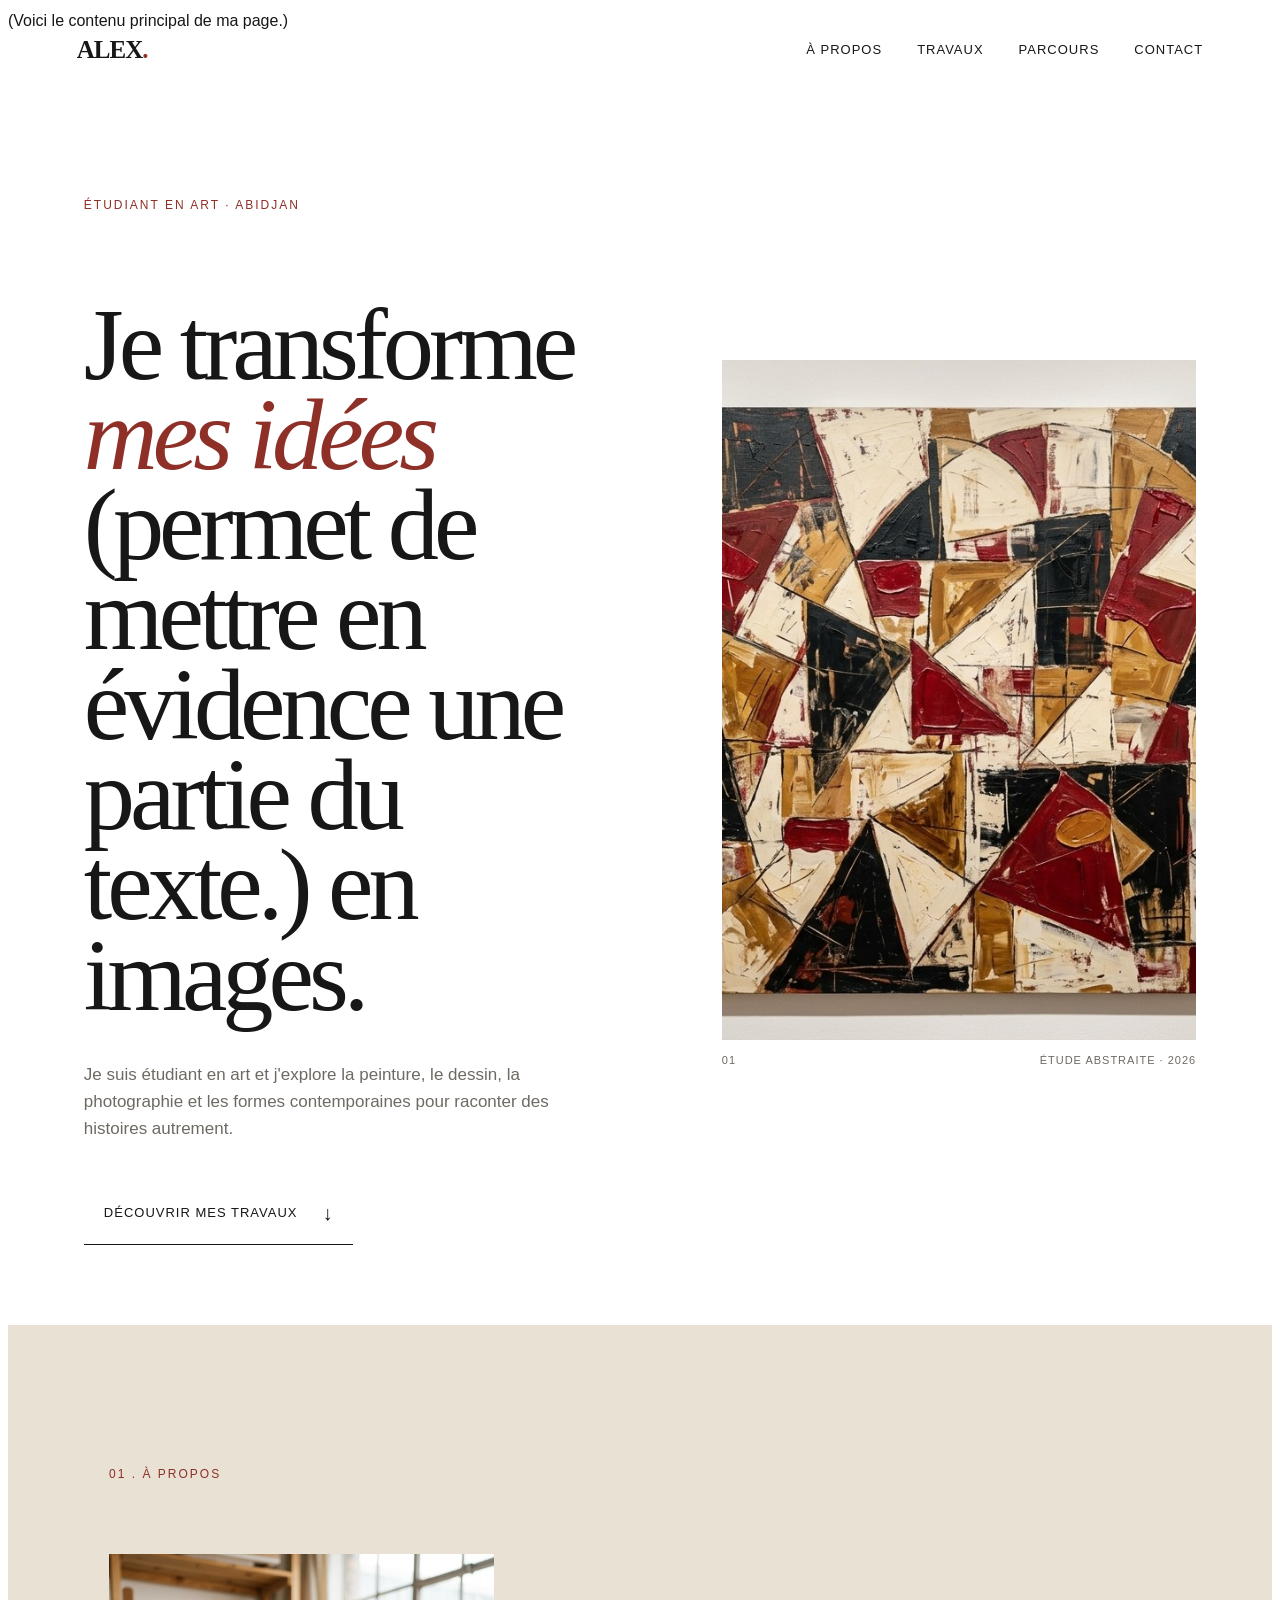
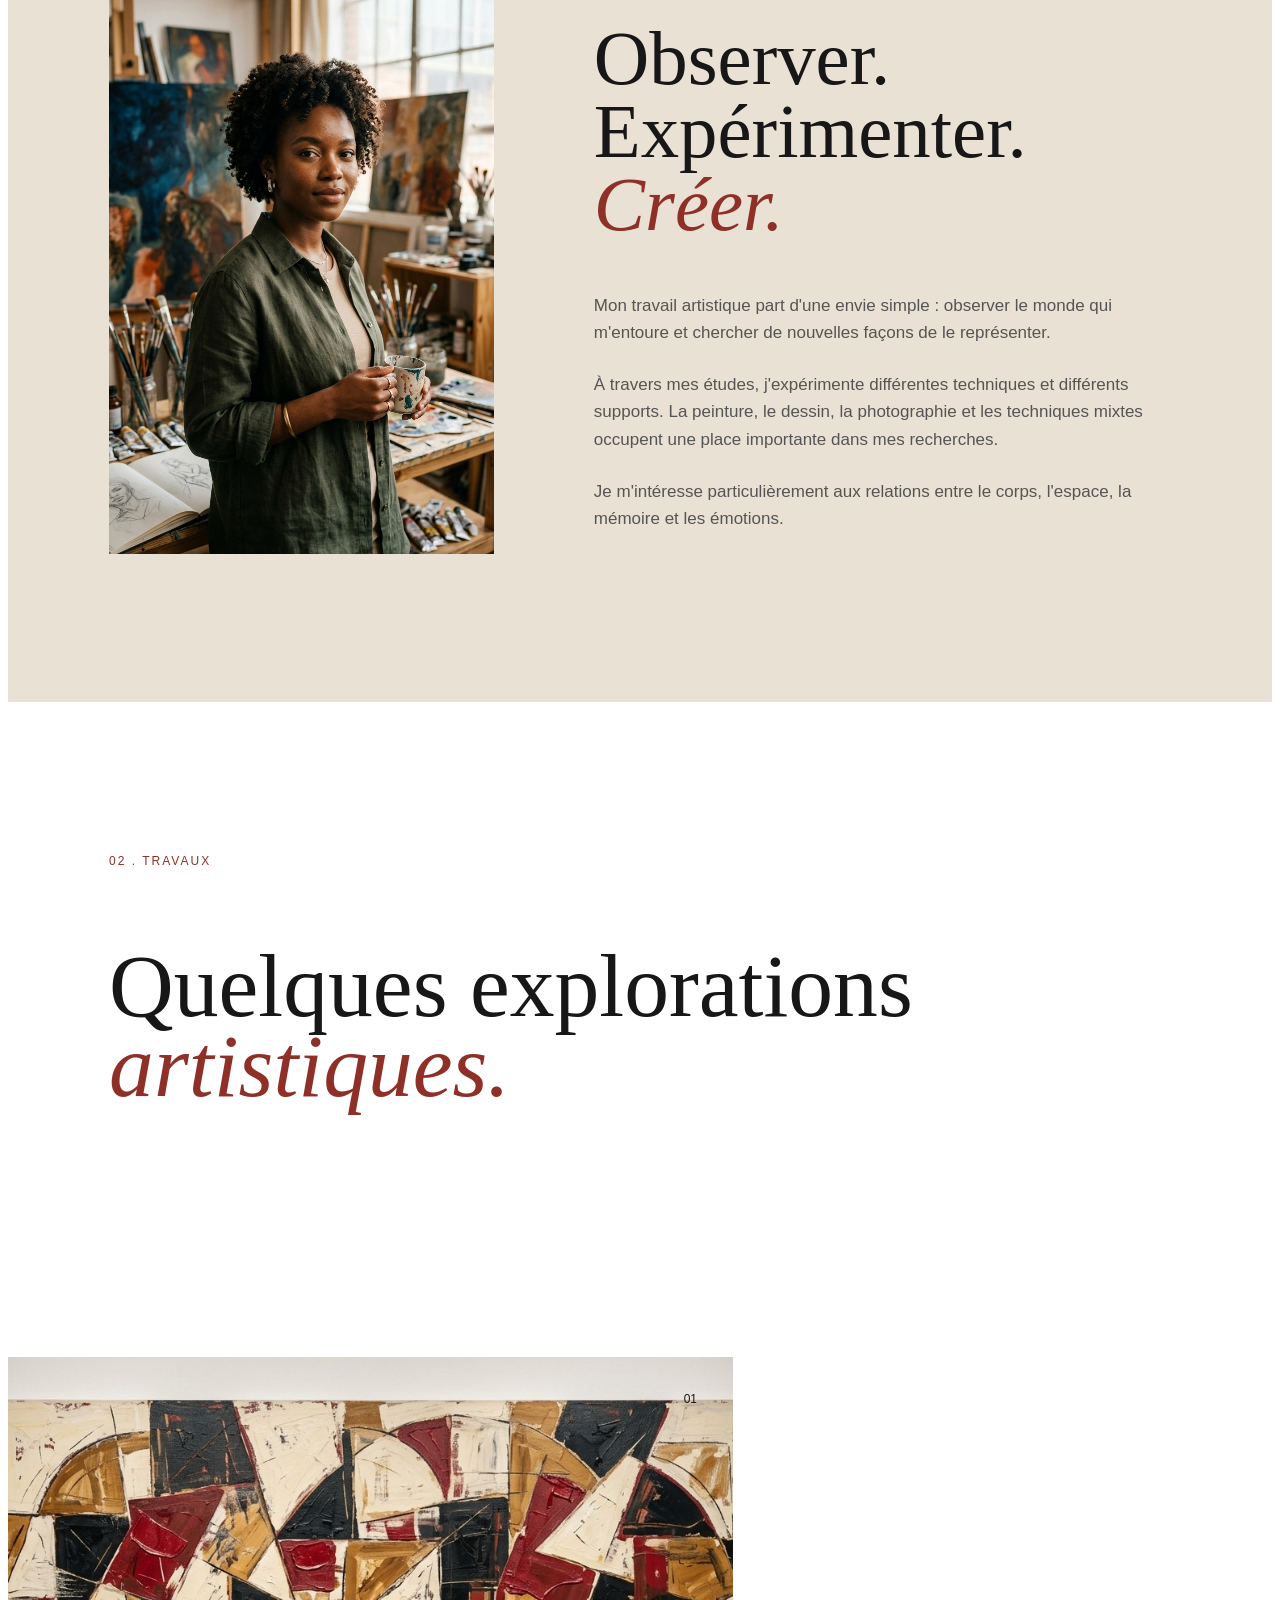
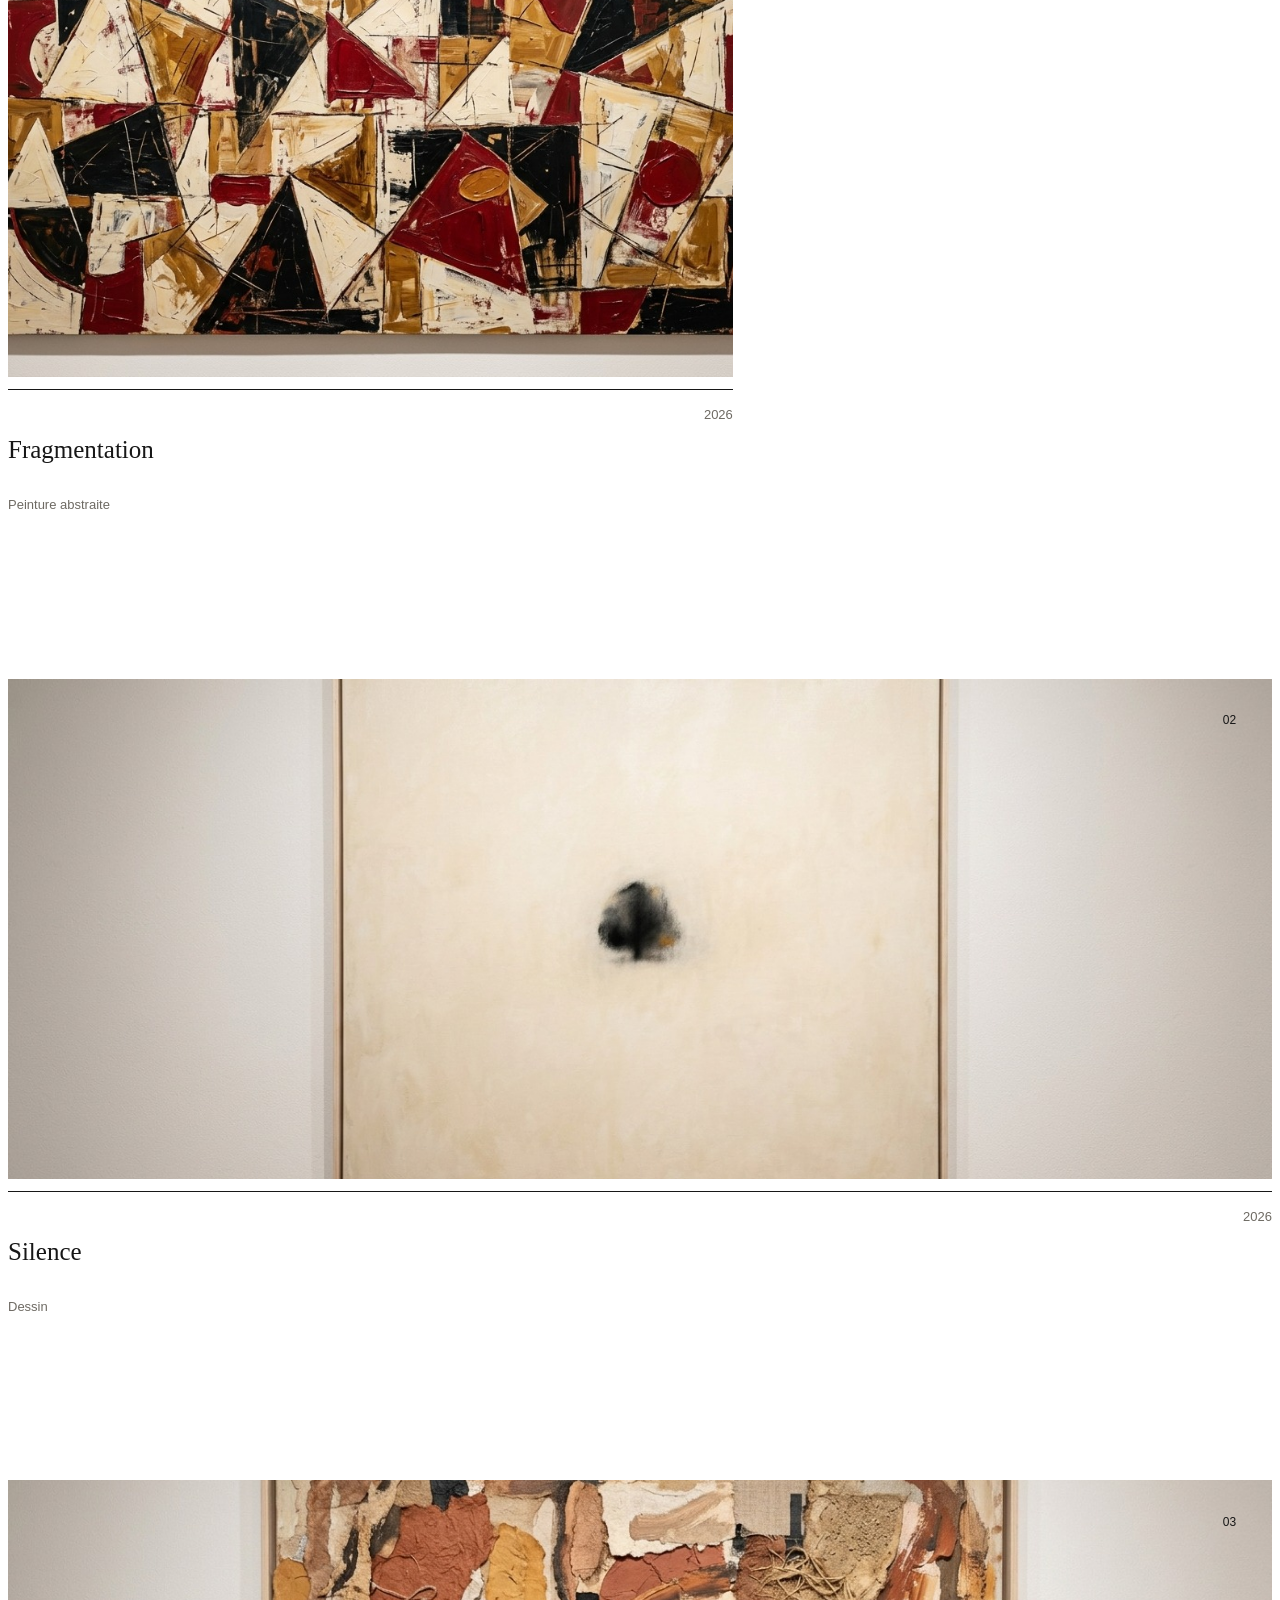
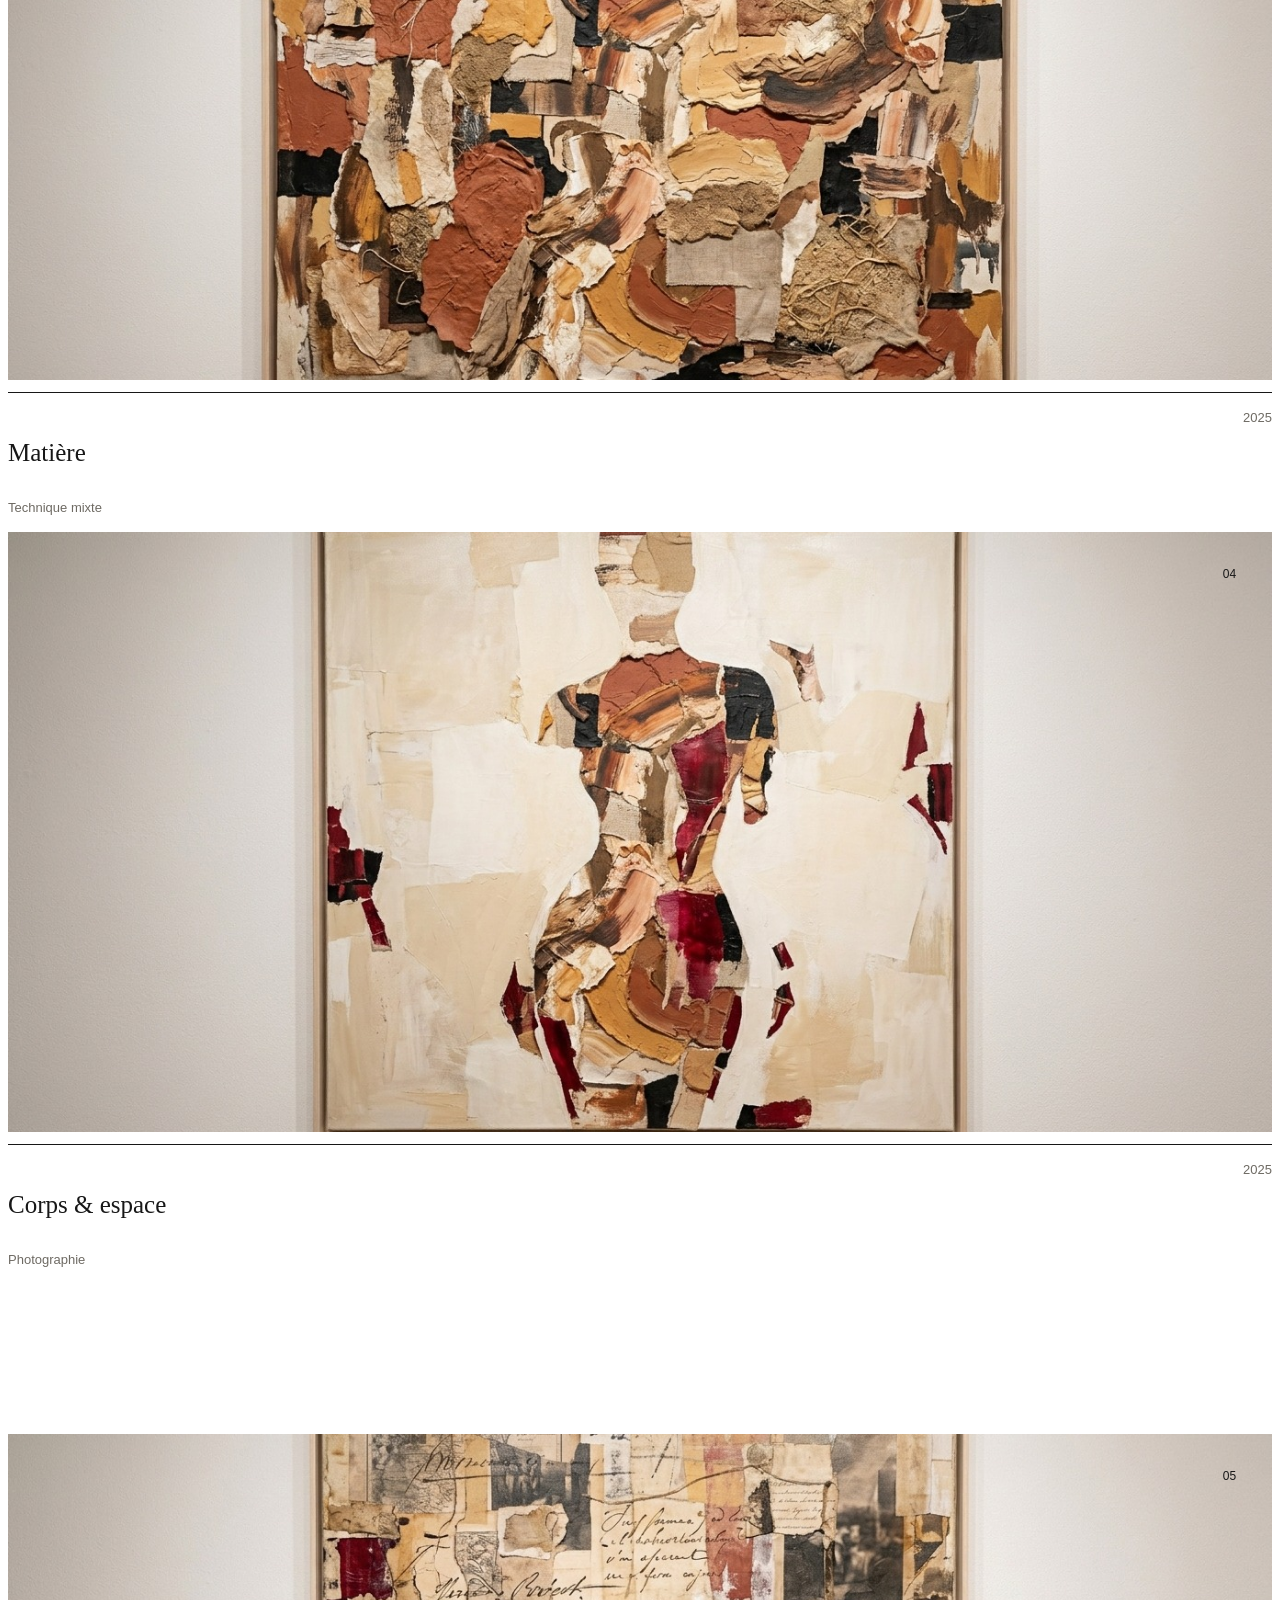
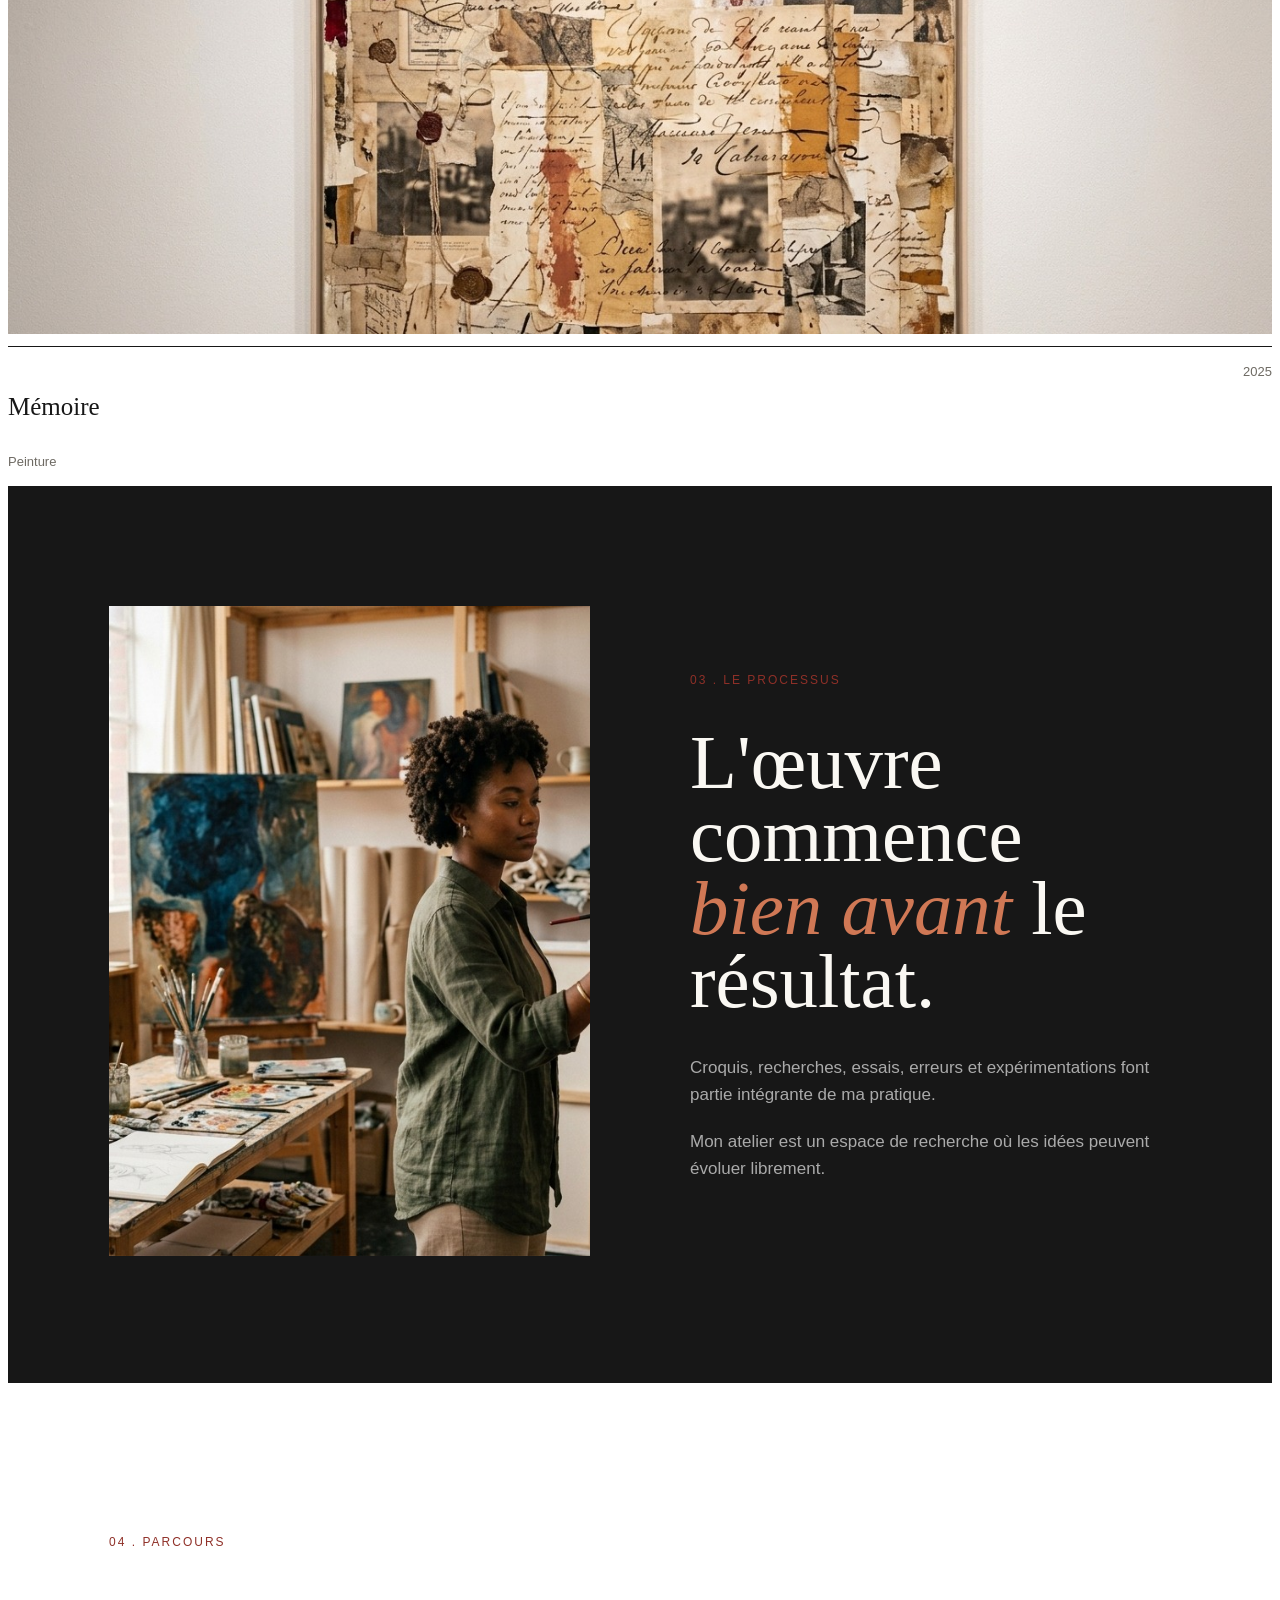
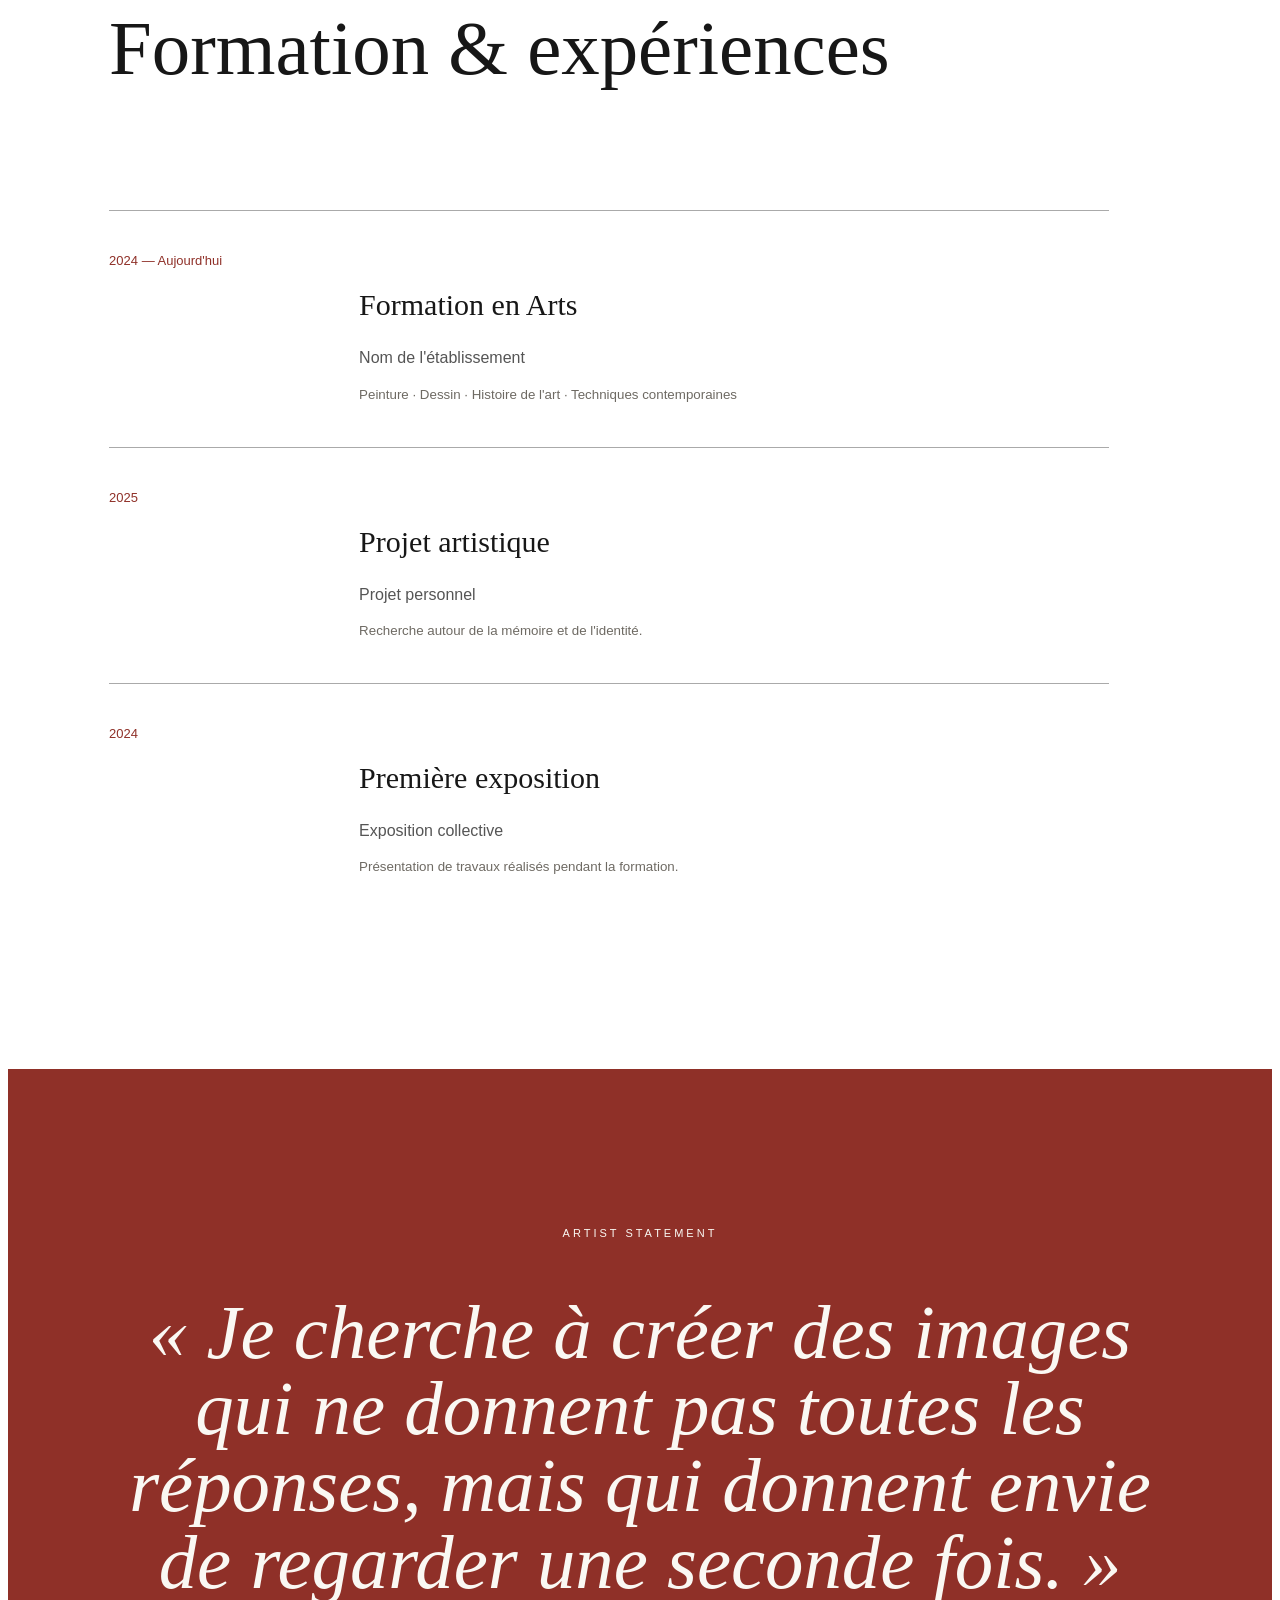
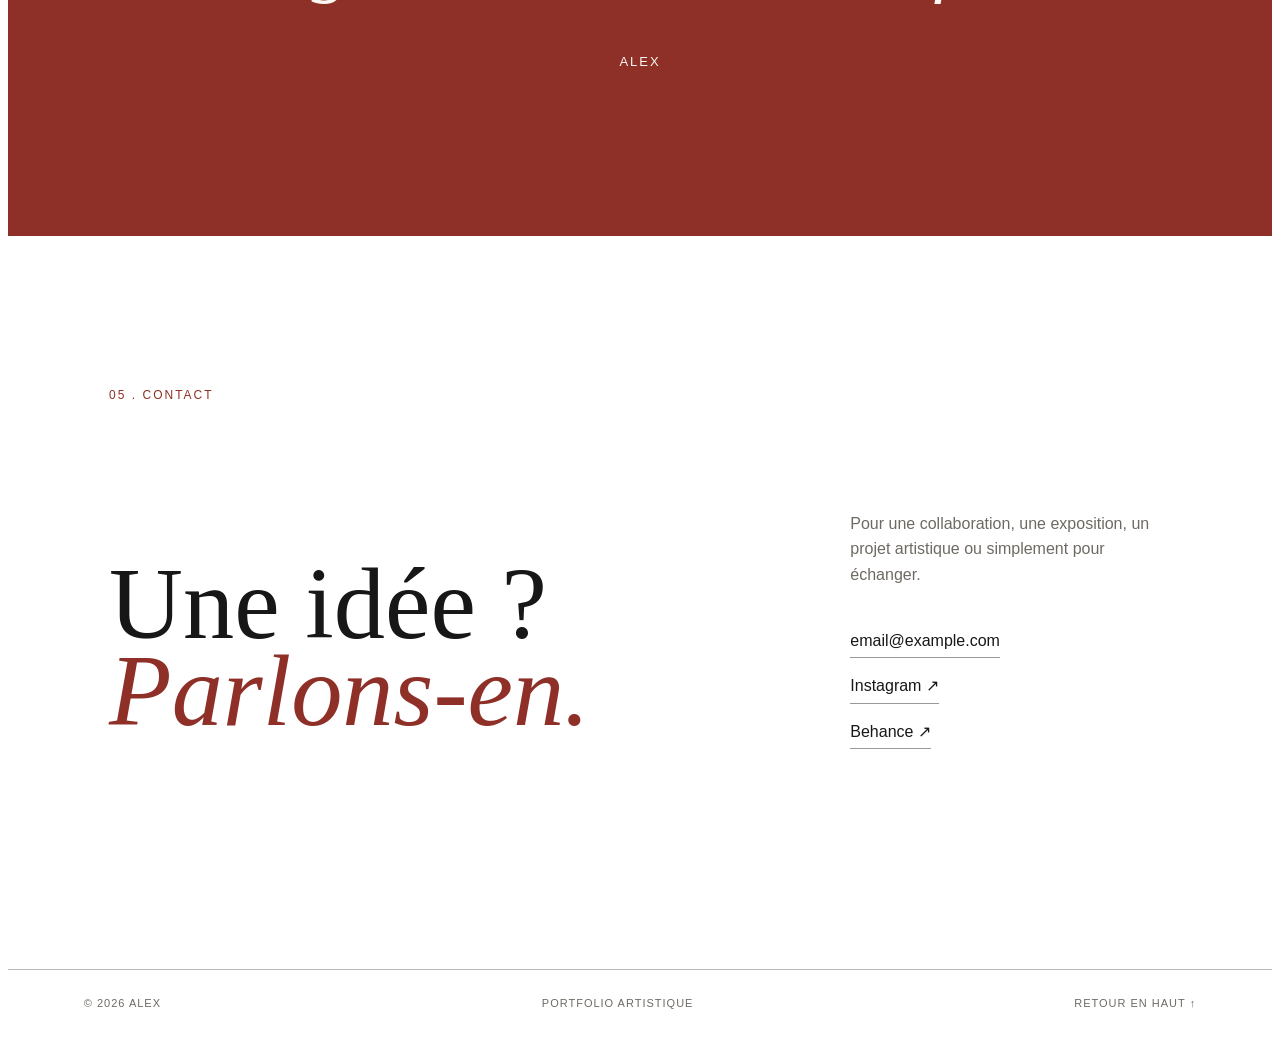
==== commit b40b1b37: "Update index.htm" ====
--- a/index.htm
+++ b/index.htm
@@ -22,7 +22,7 @@
  </body>
 </html>  
 <main> (Voici le contenu principal de ma page.)
-        <section class="hero" id="accueil"> (permet de créer une grande partie de la page.)
+        <section class="hero" id="accueil"> 
 
         <div class="hero-content">
             <p class="small-label">
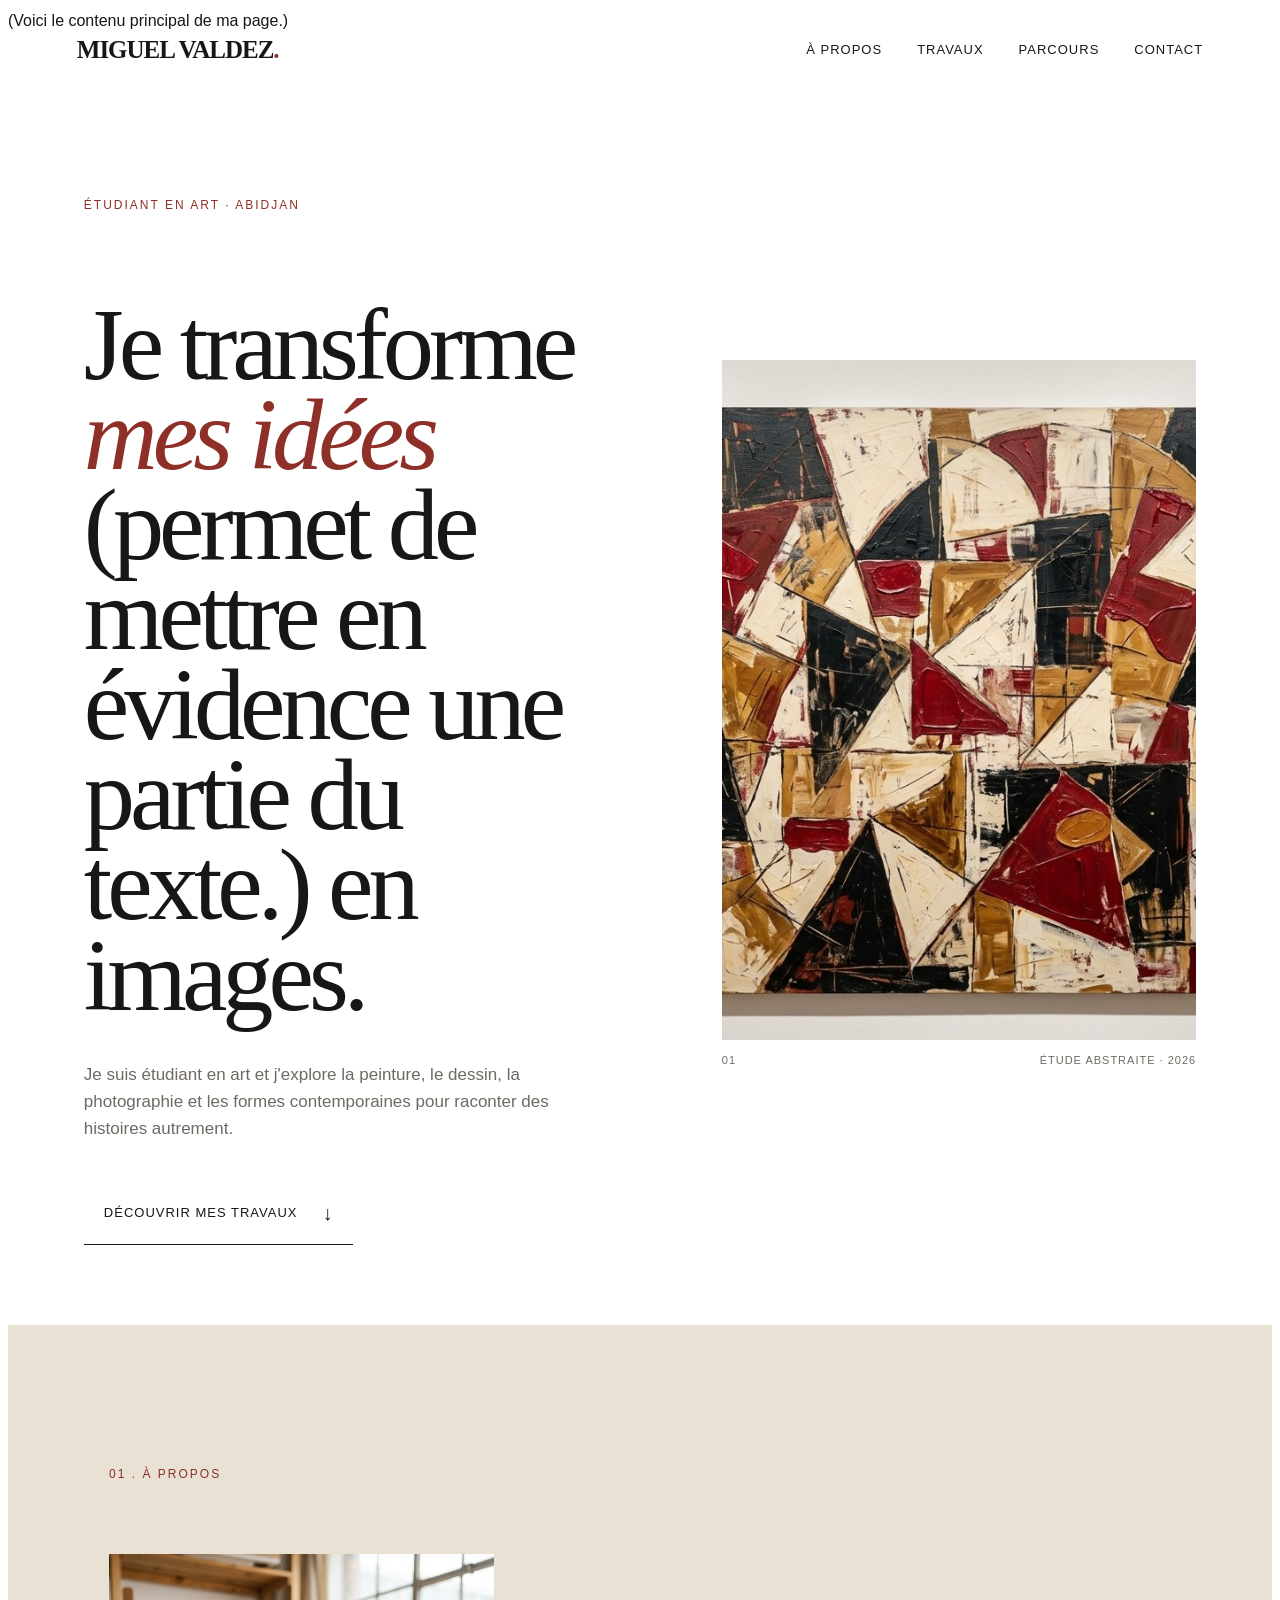
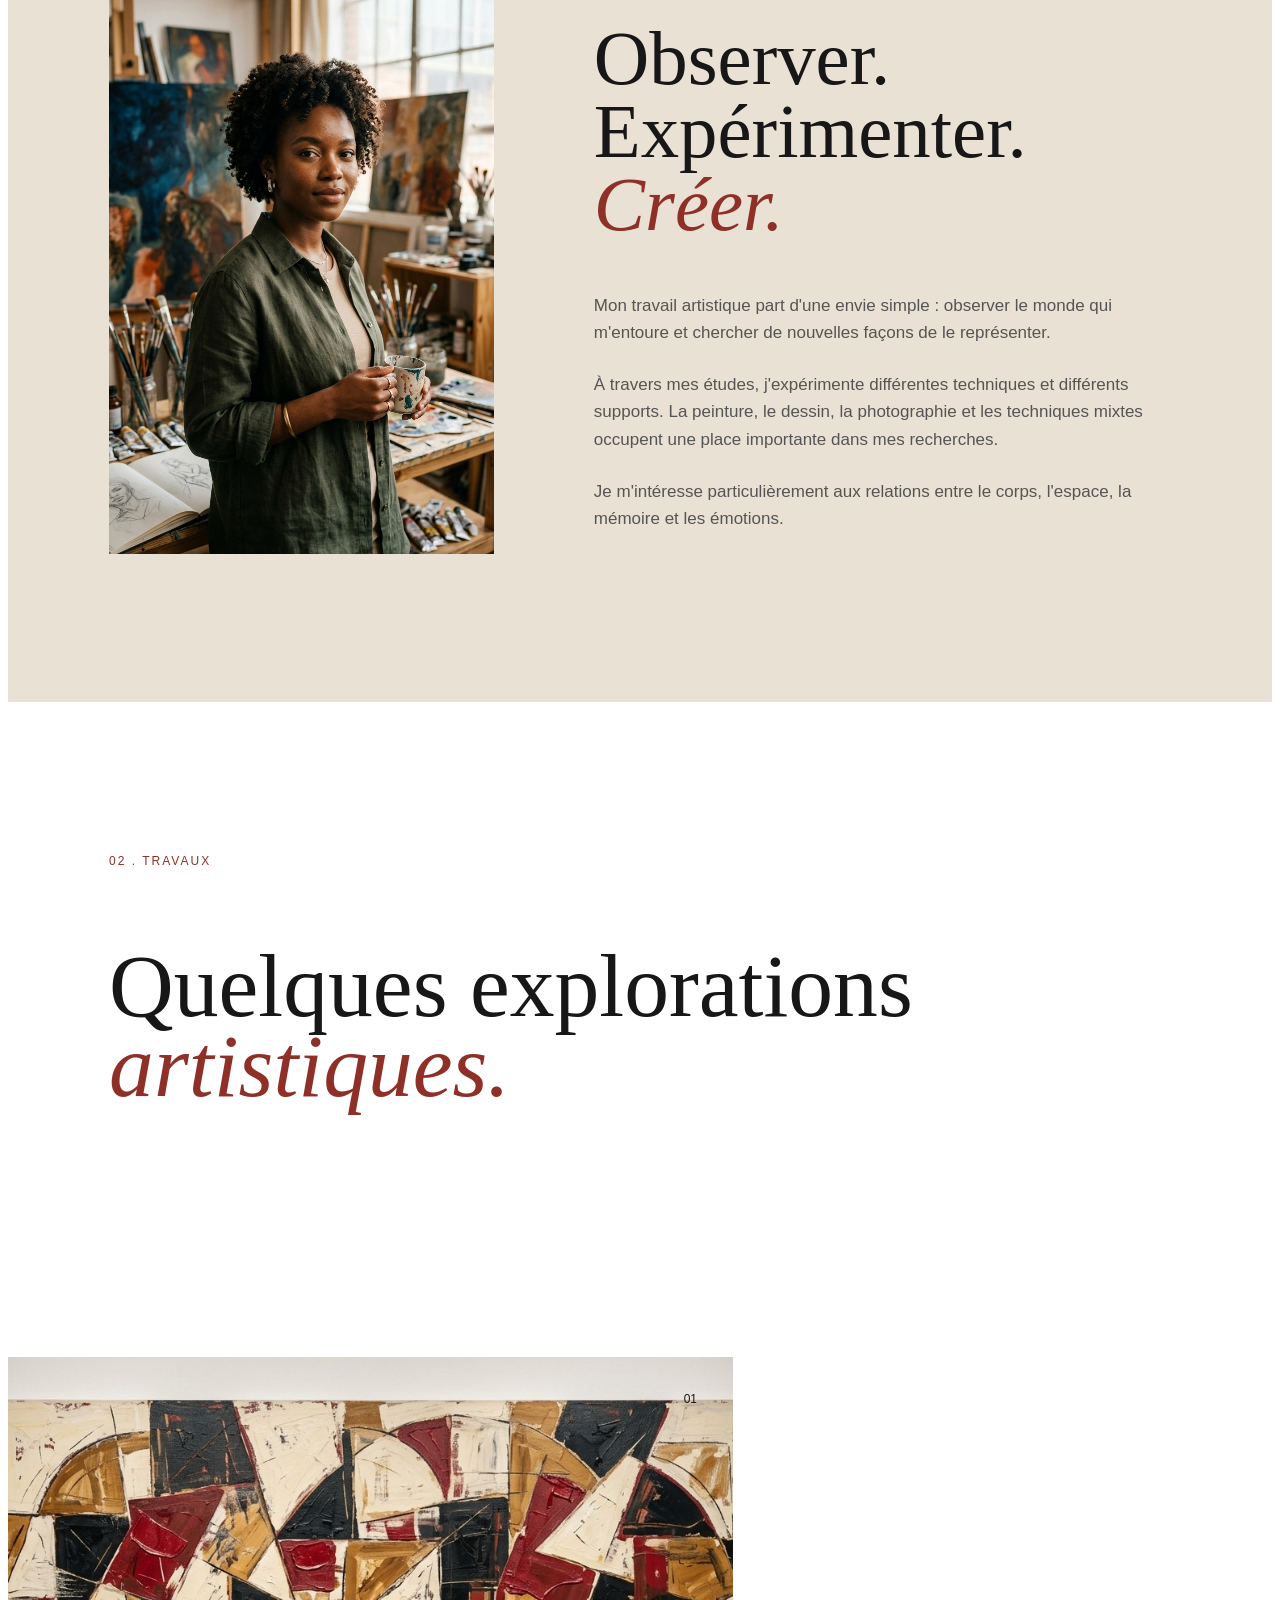
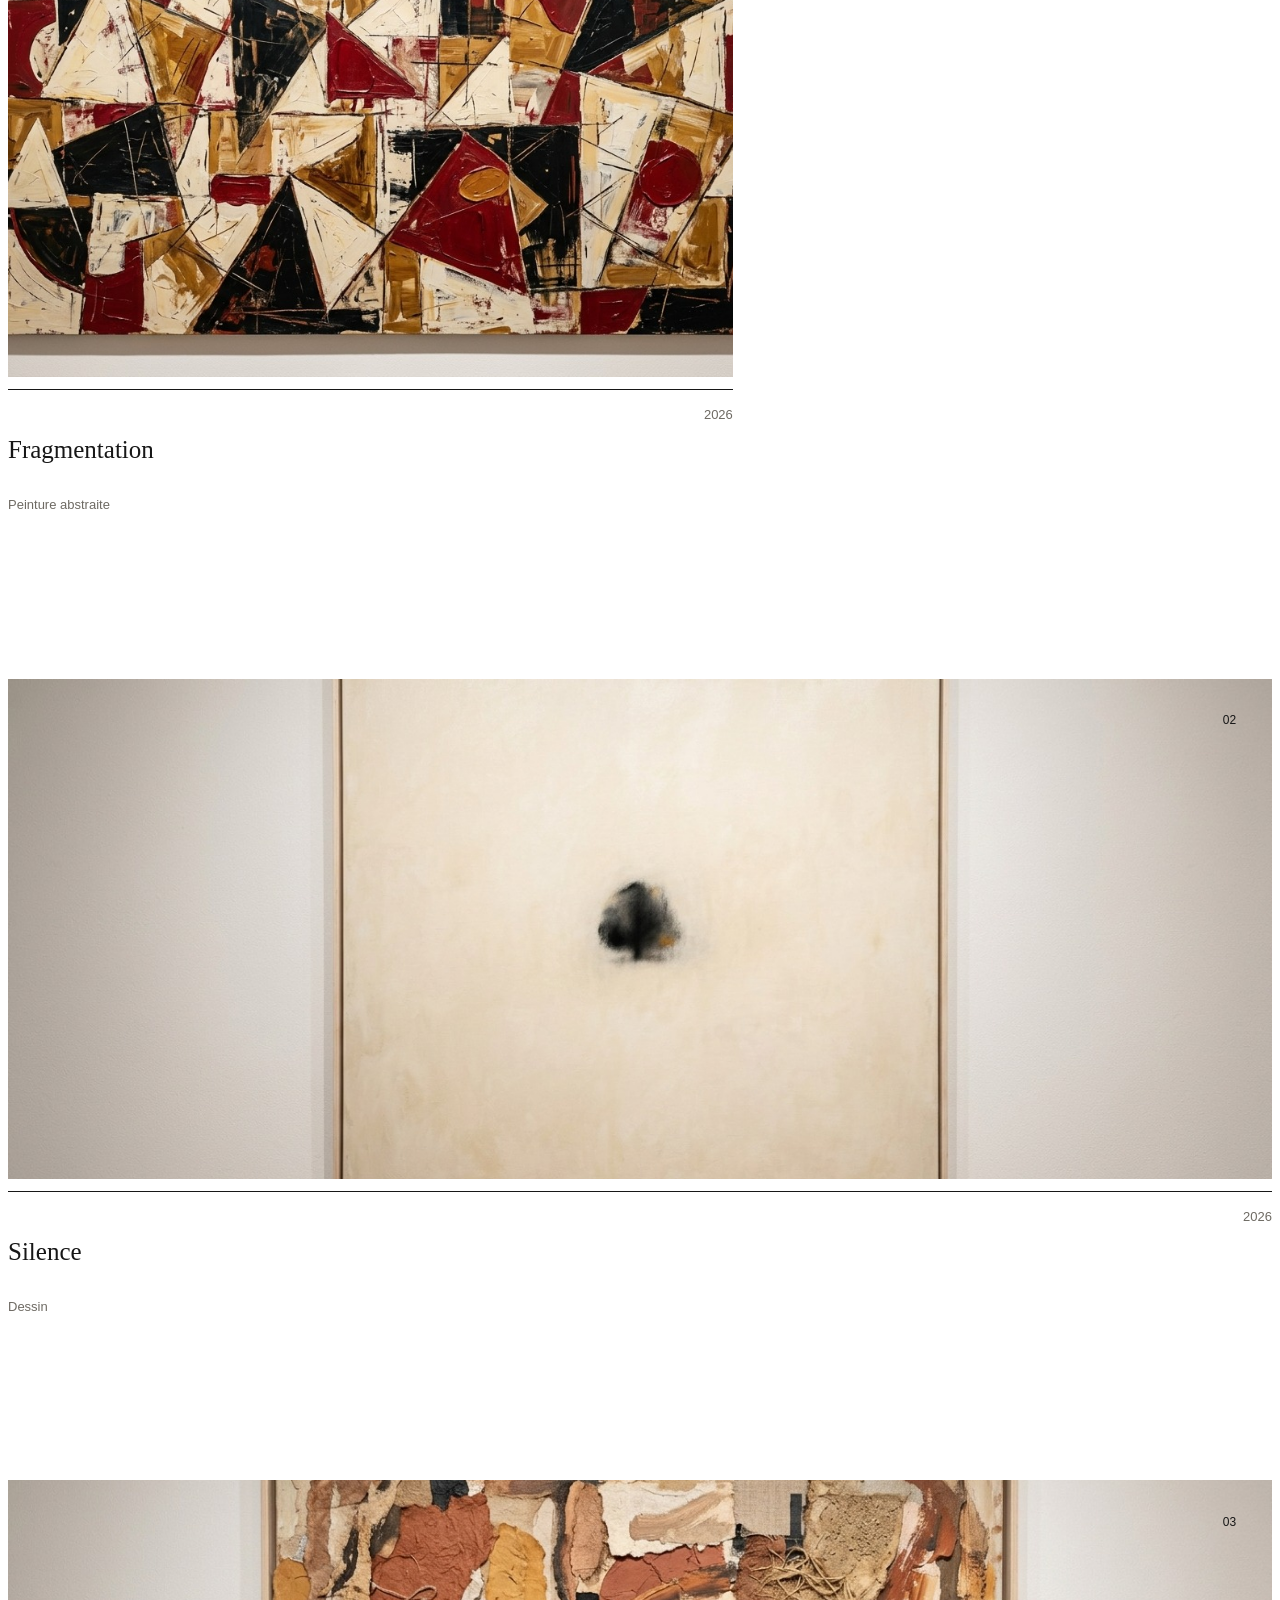
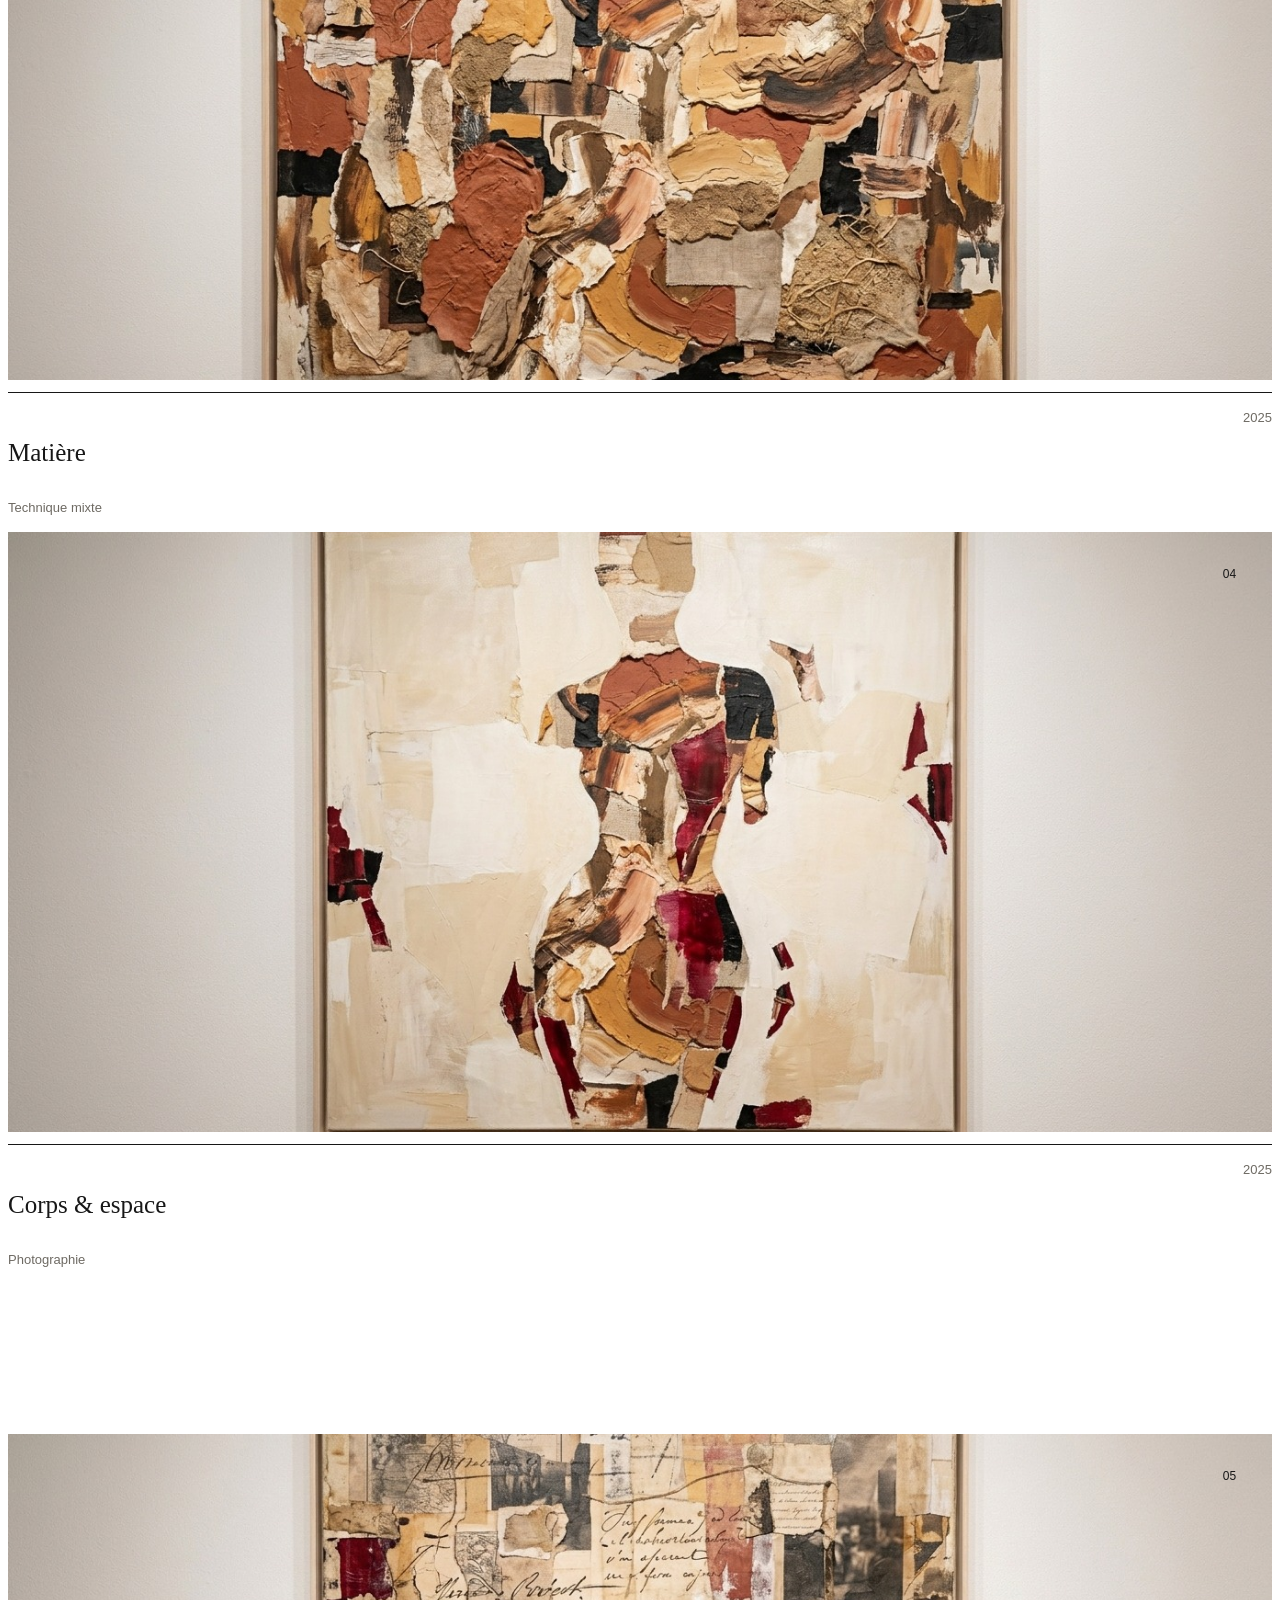
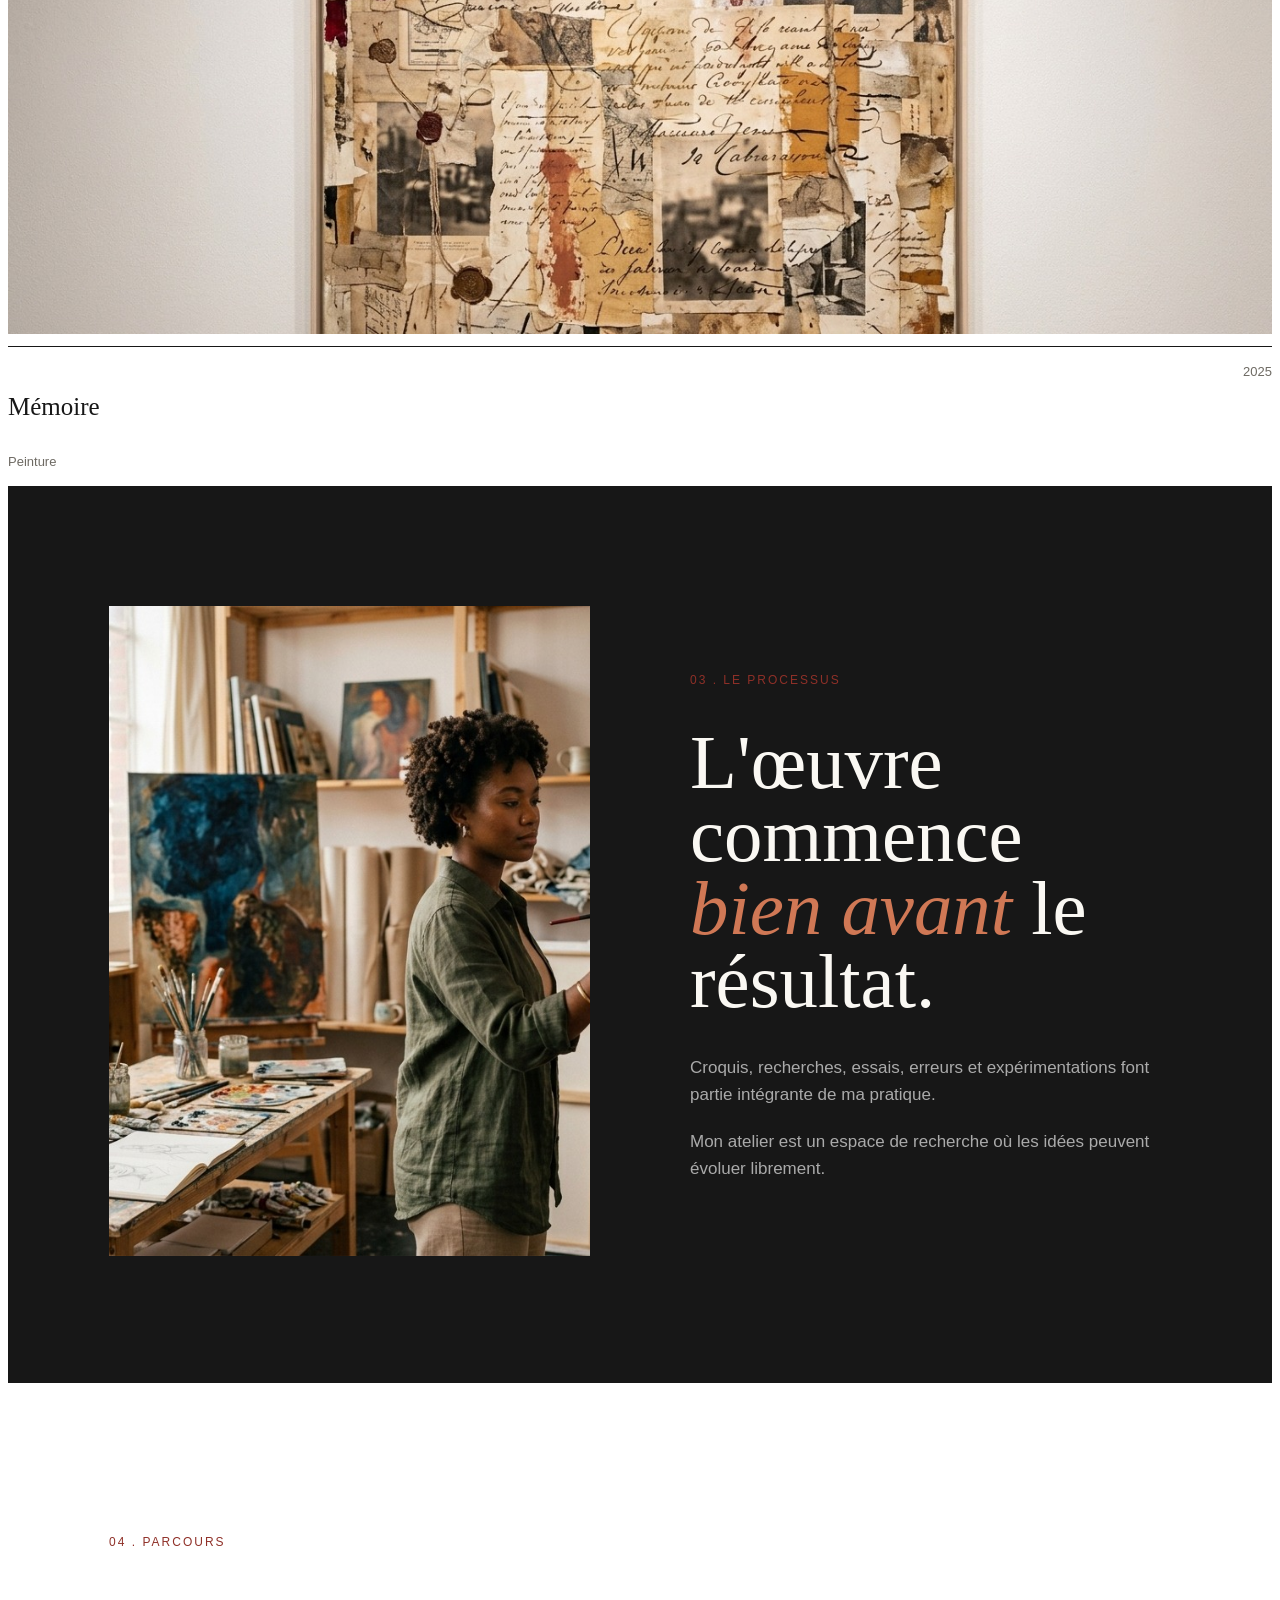
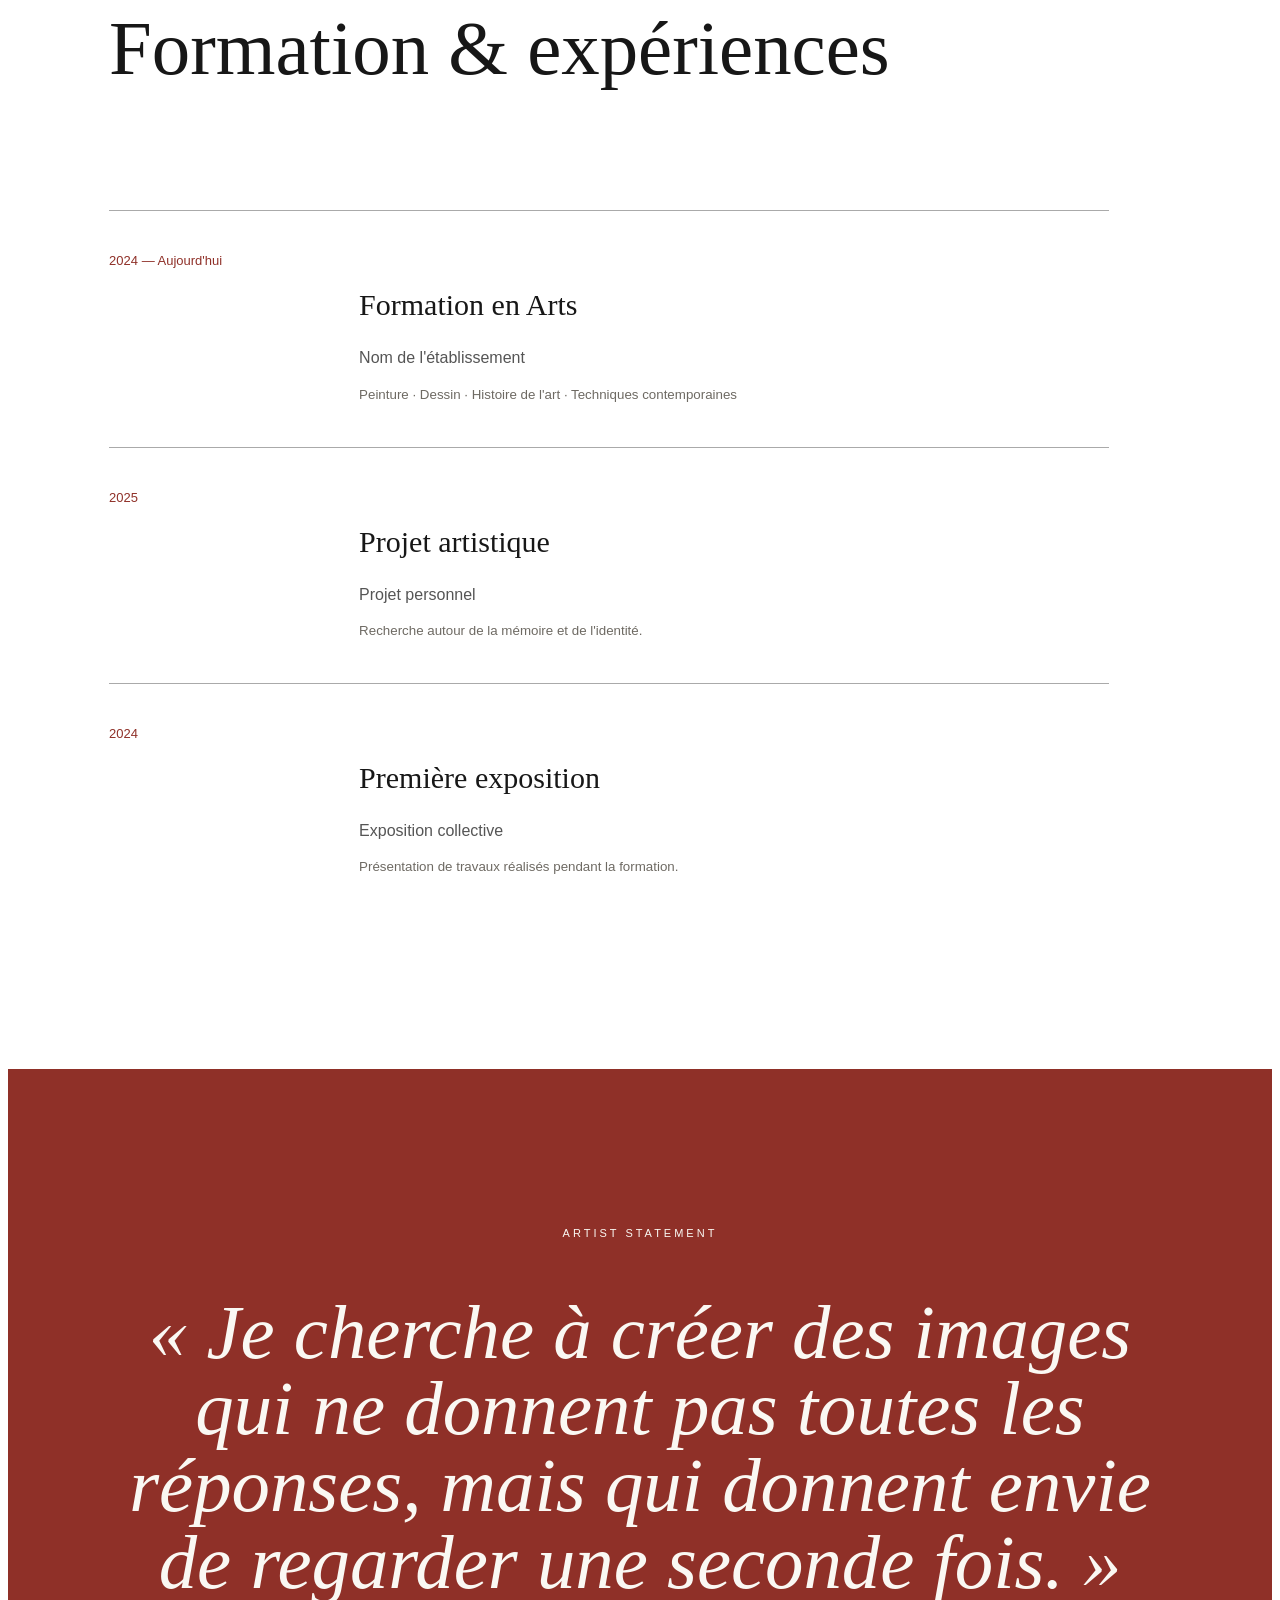
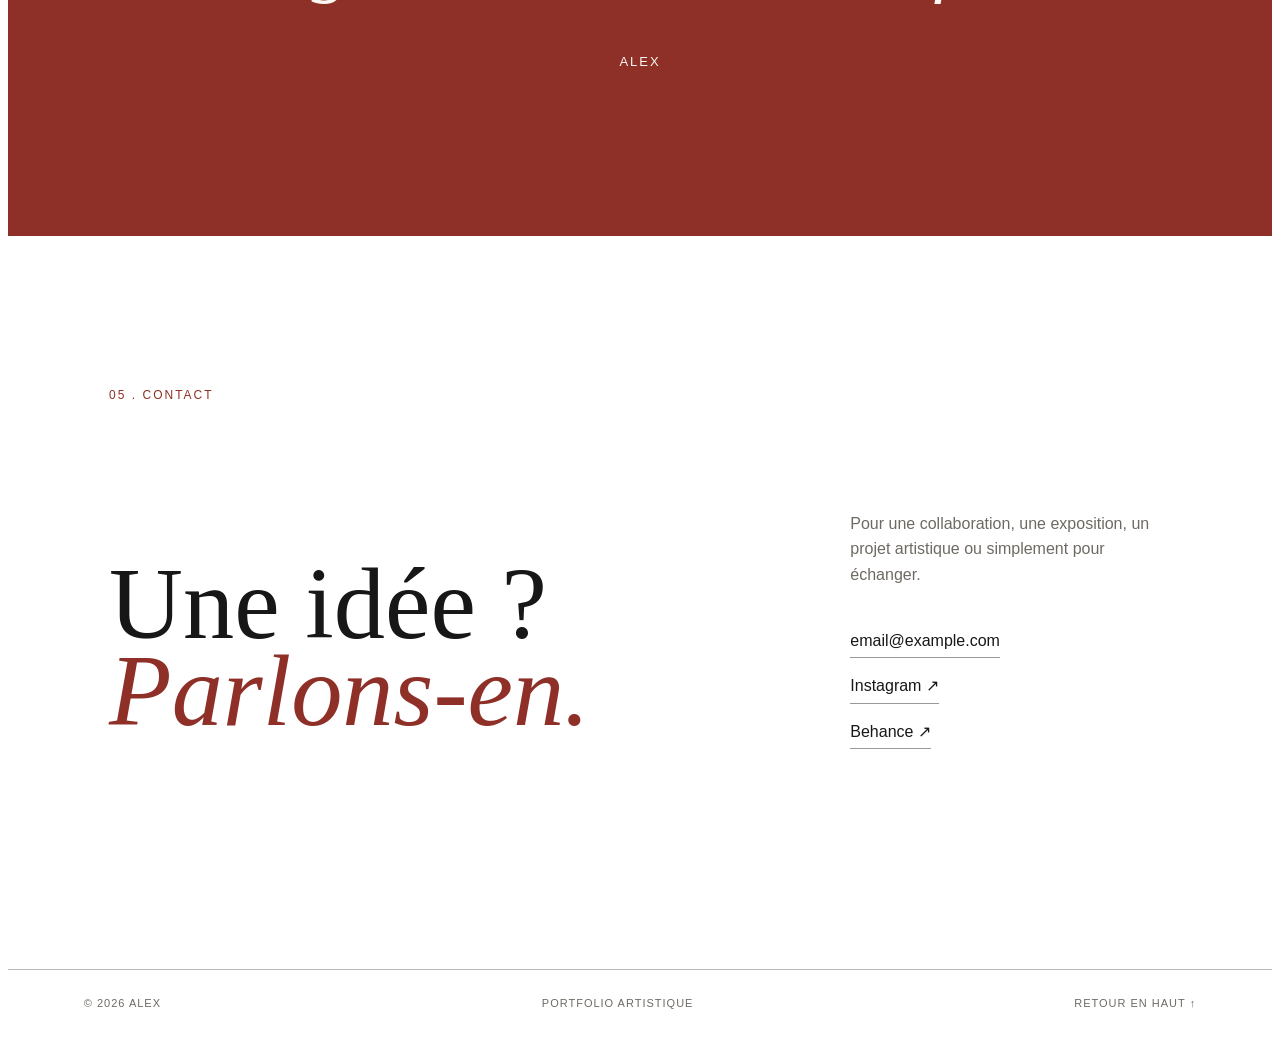
==== commit b5a7839c: "Update index.htm" ====
--- a/index.htm
+++ b/index.htm
@@ -10,7 +10,7 @@
 <body>
 <header class="navbar">
  <a href="#accueil" class="logo">
-    ALEX<span>.</span>
+    MIGUEL VALDEZ<span>.</span>
  </a>  
  <nav>
      <a href="#apropos">À propos</a>
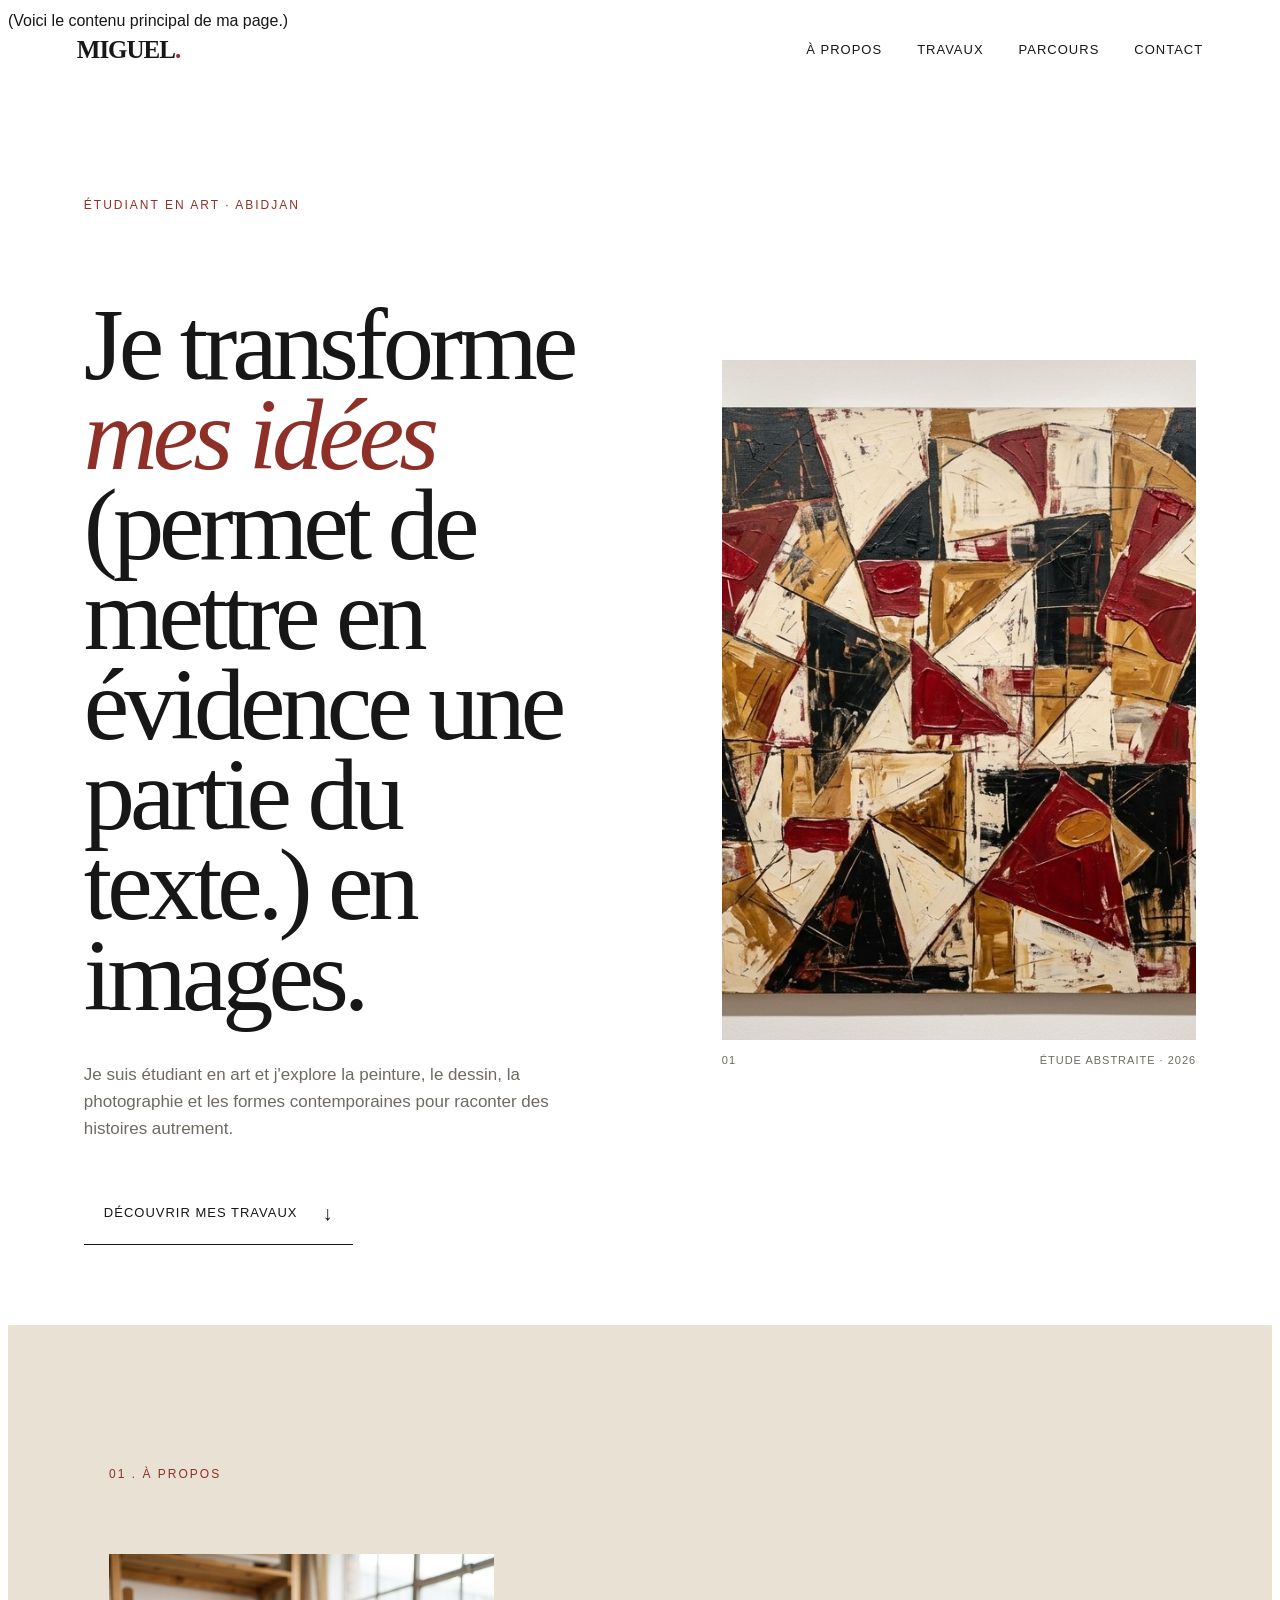
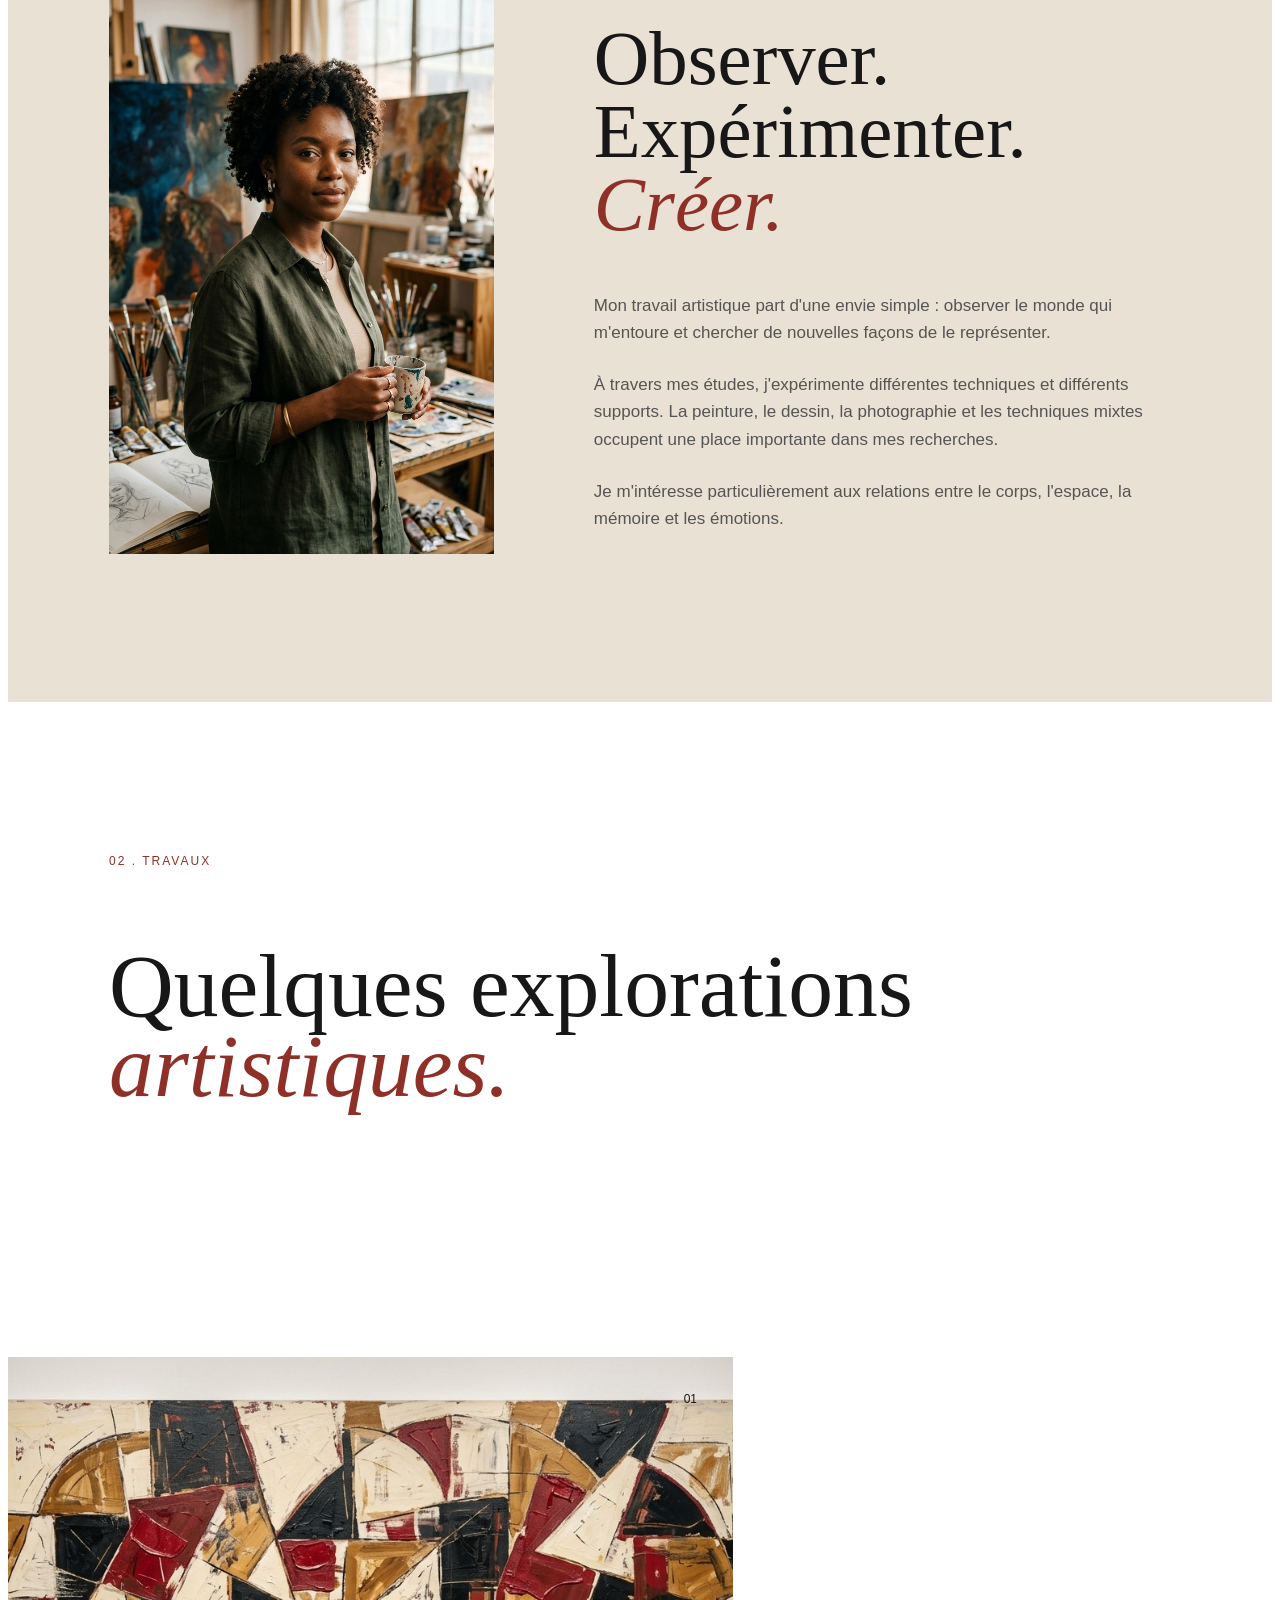
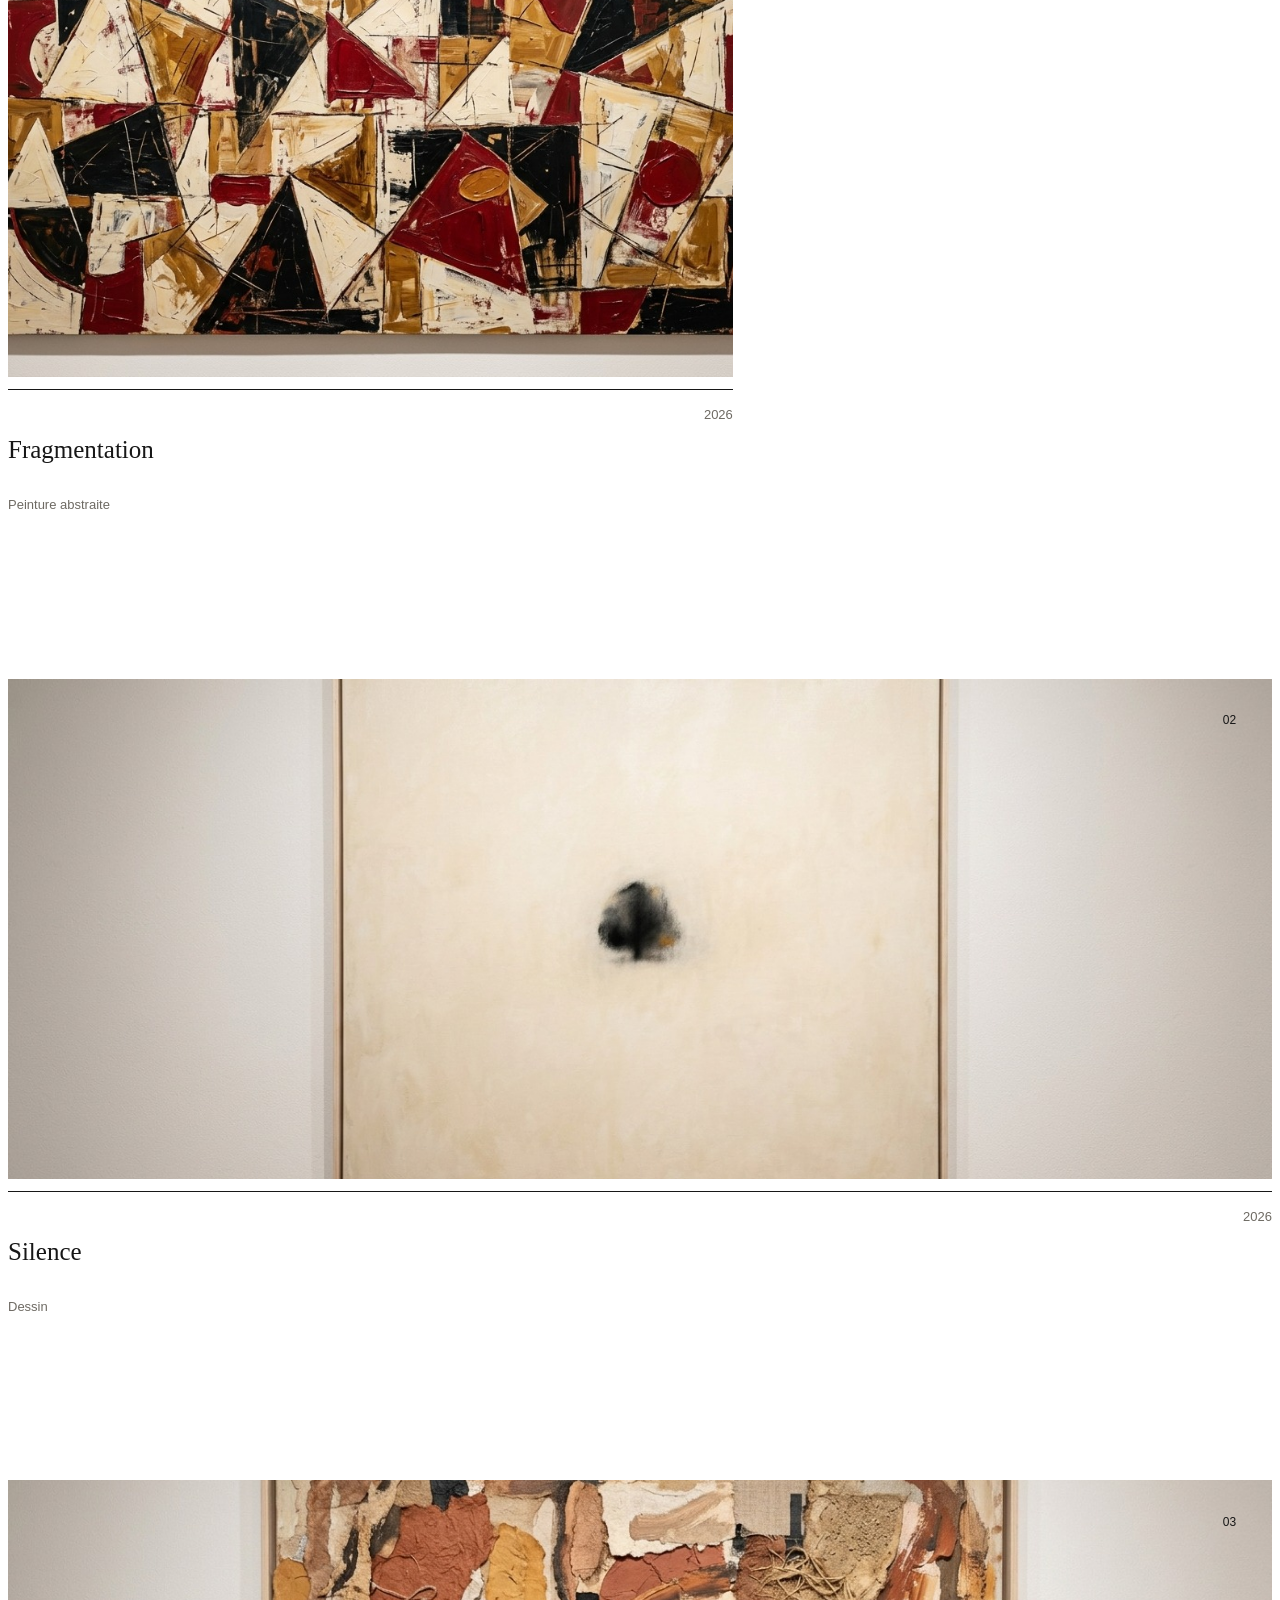
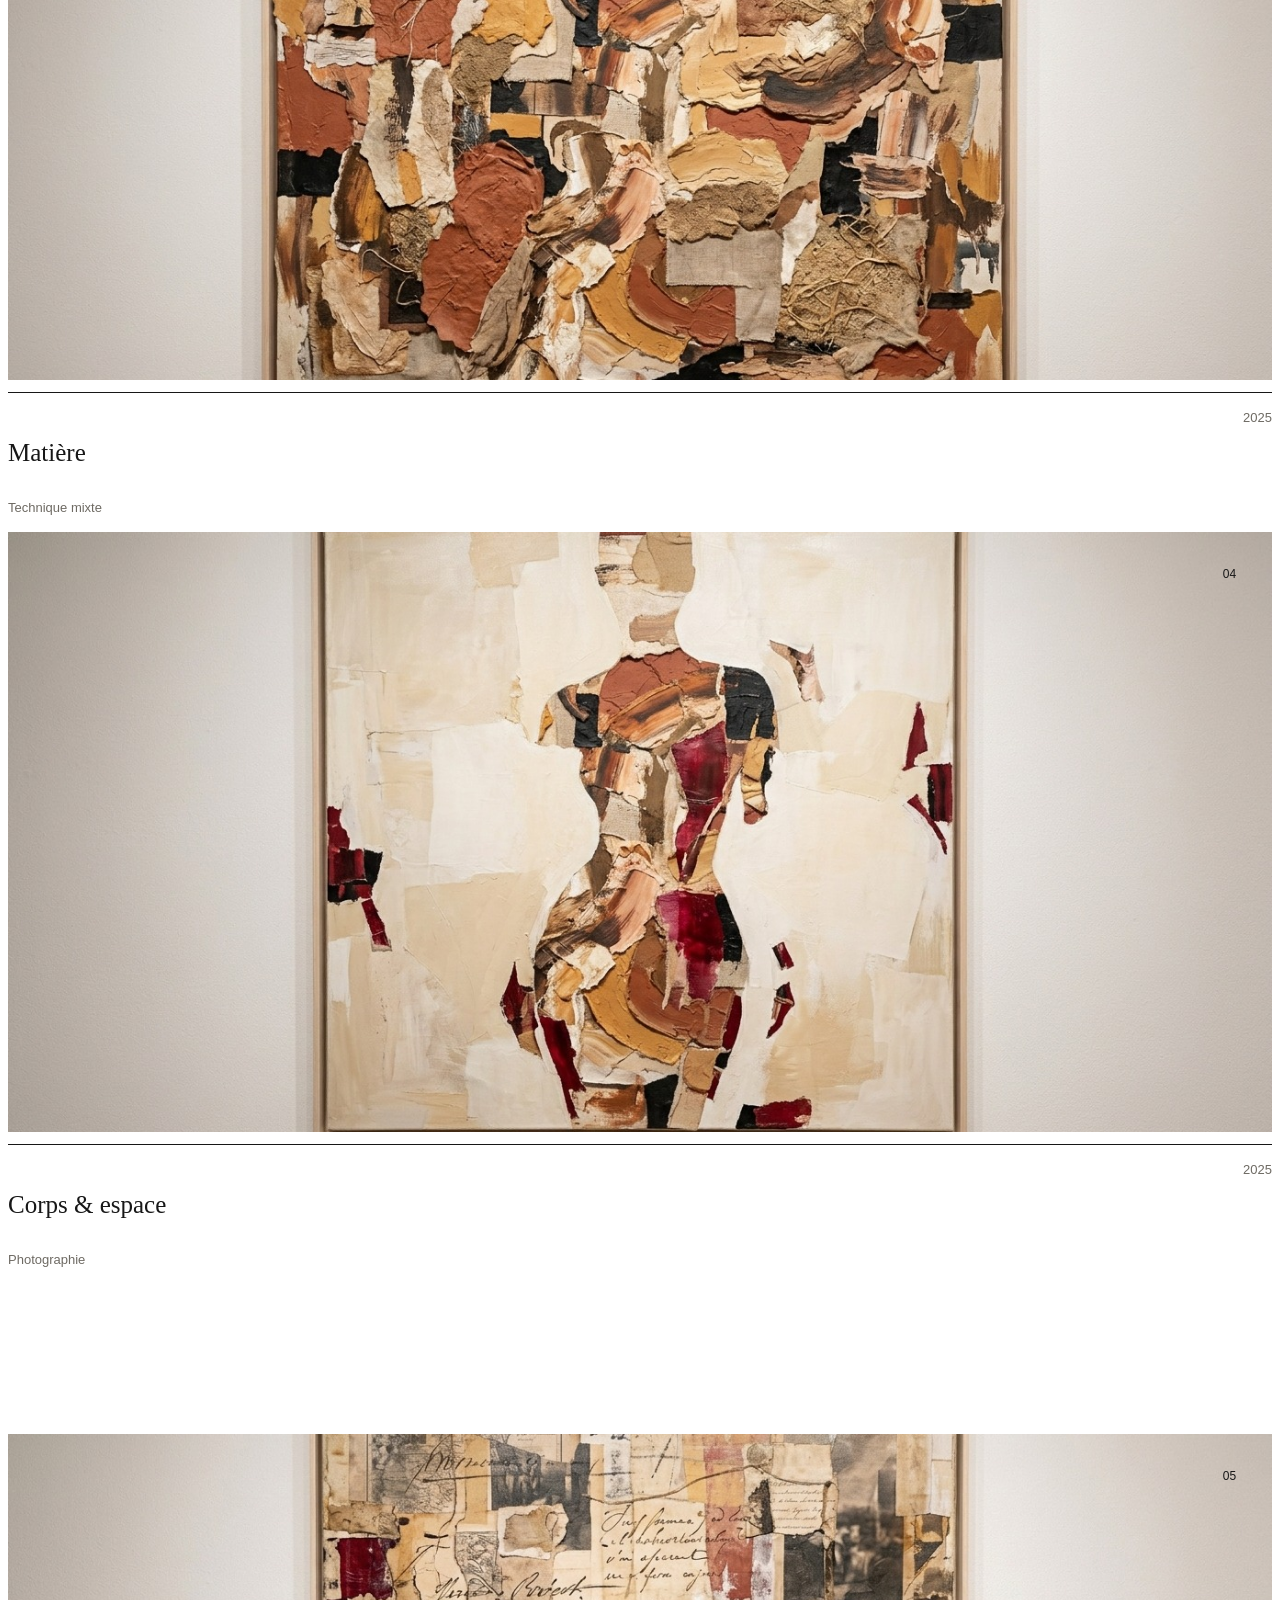
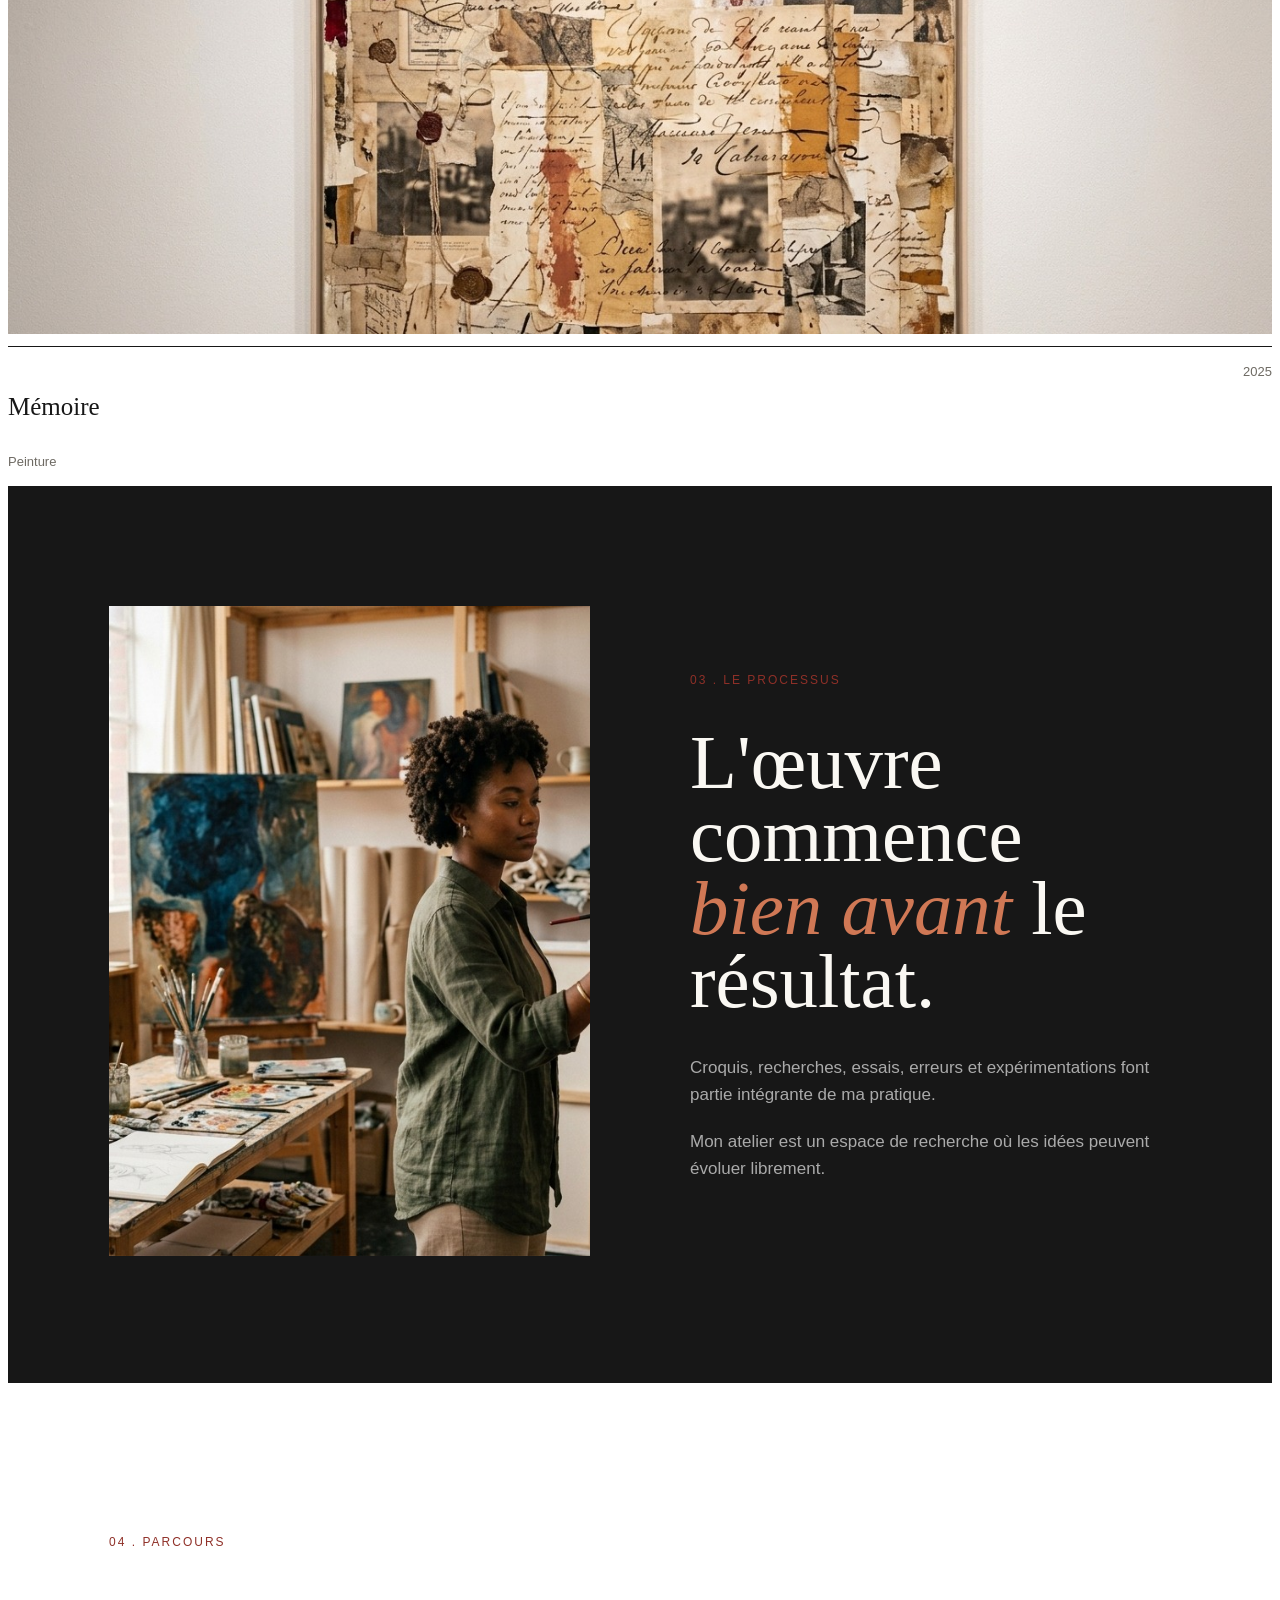
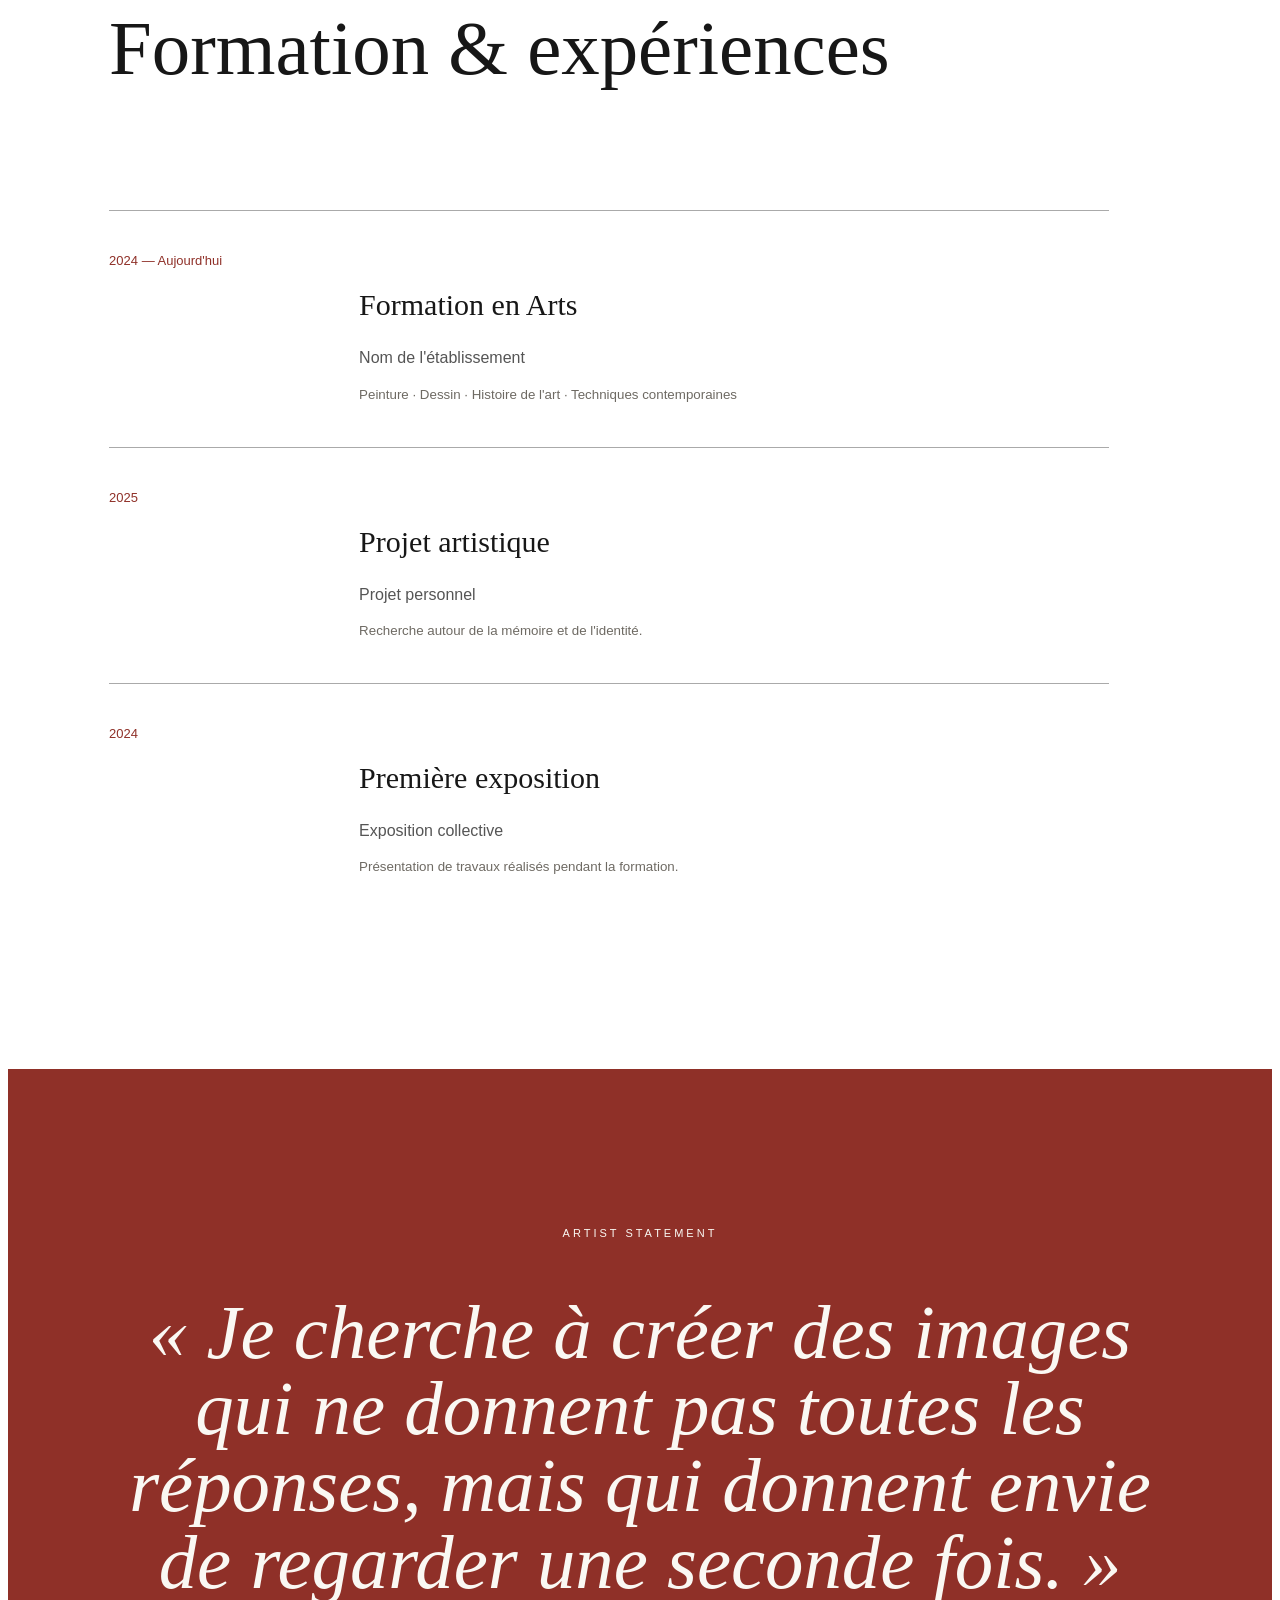
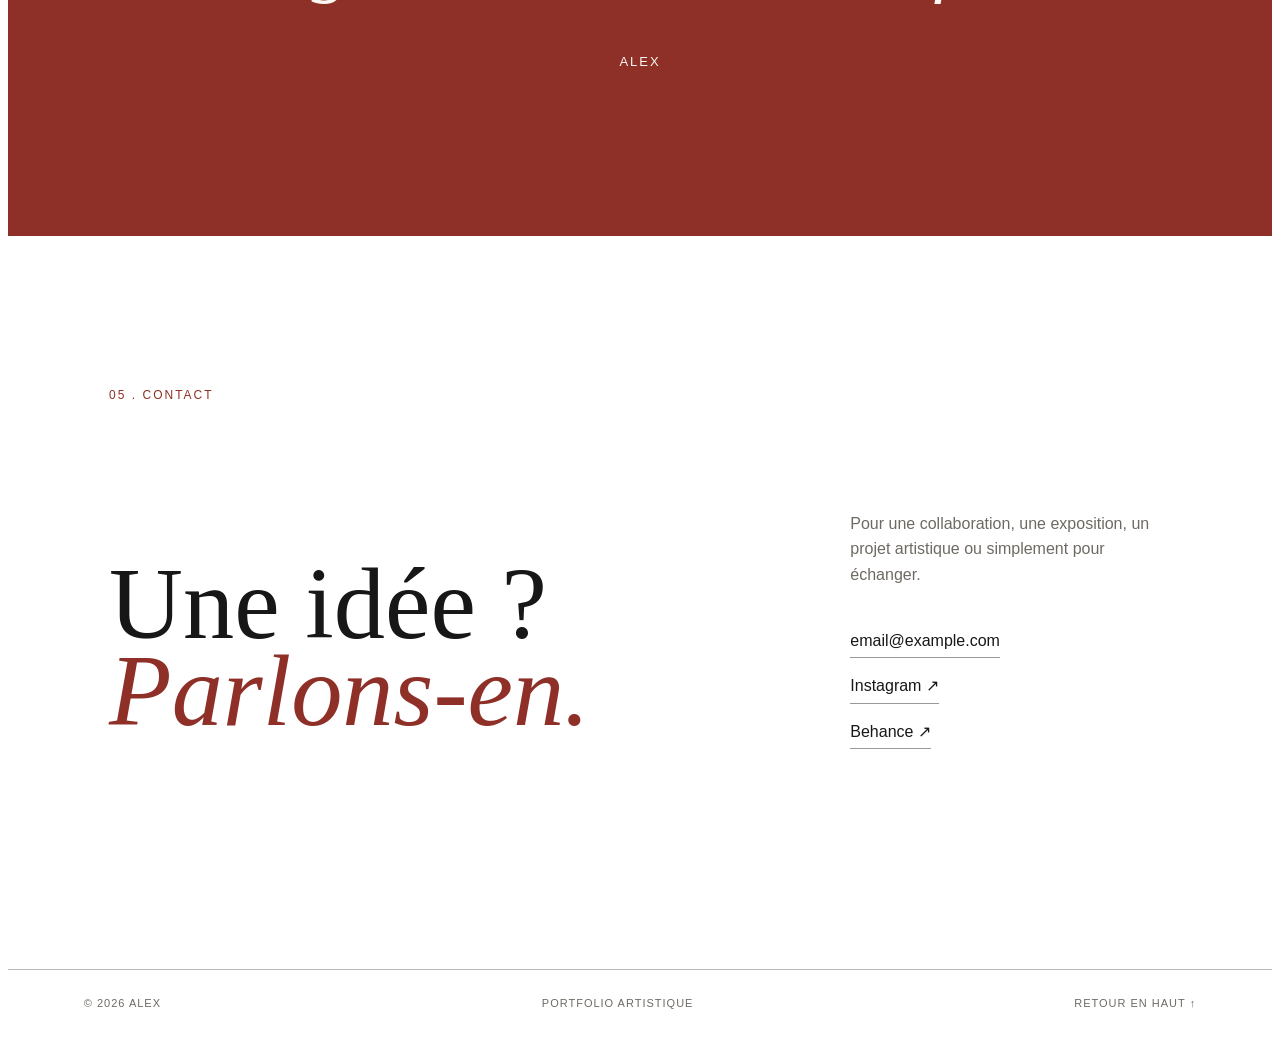
==== commit 084bb2ab: "Update index.htm" ====
--- a/index.htm
+++ b/index.htm
@@ -10,7 +10,7 @@
 <body>
 <header class="navbar">
  <a href="#accueil" class="logo">
-    MIGUEL VALDEZ<span>.</span>
+    MIGUEL<span>.</span>
  </a>  
  <nav>
      <a href="#apropos">À propos</a>
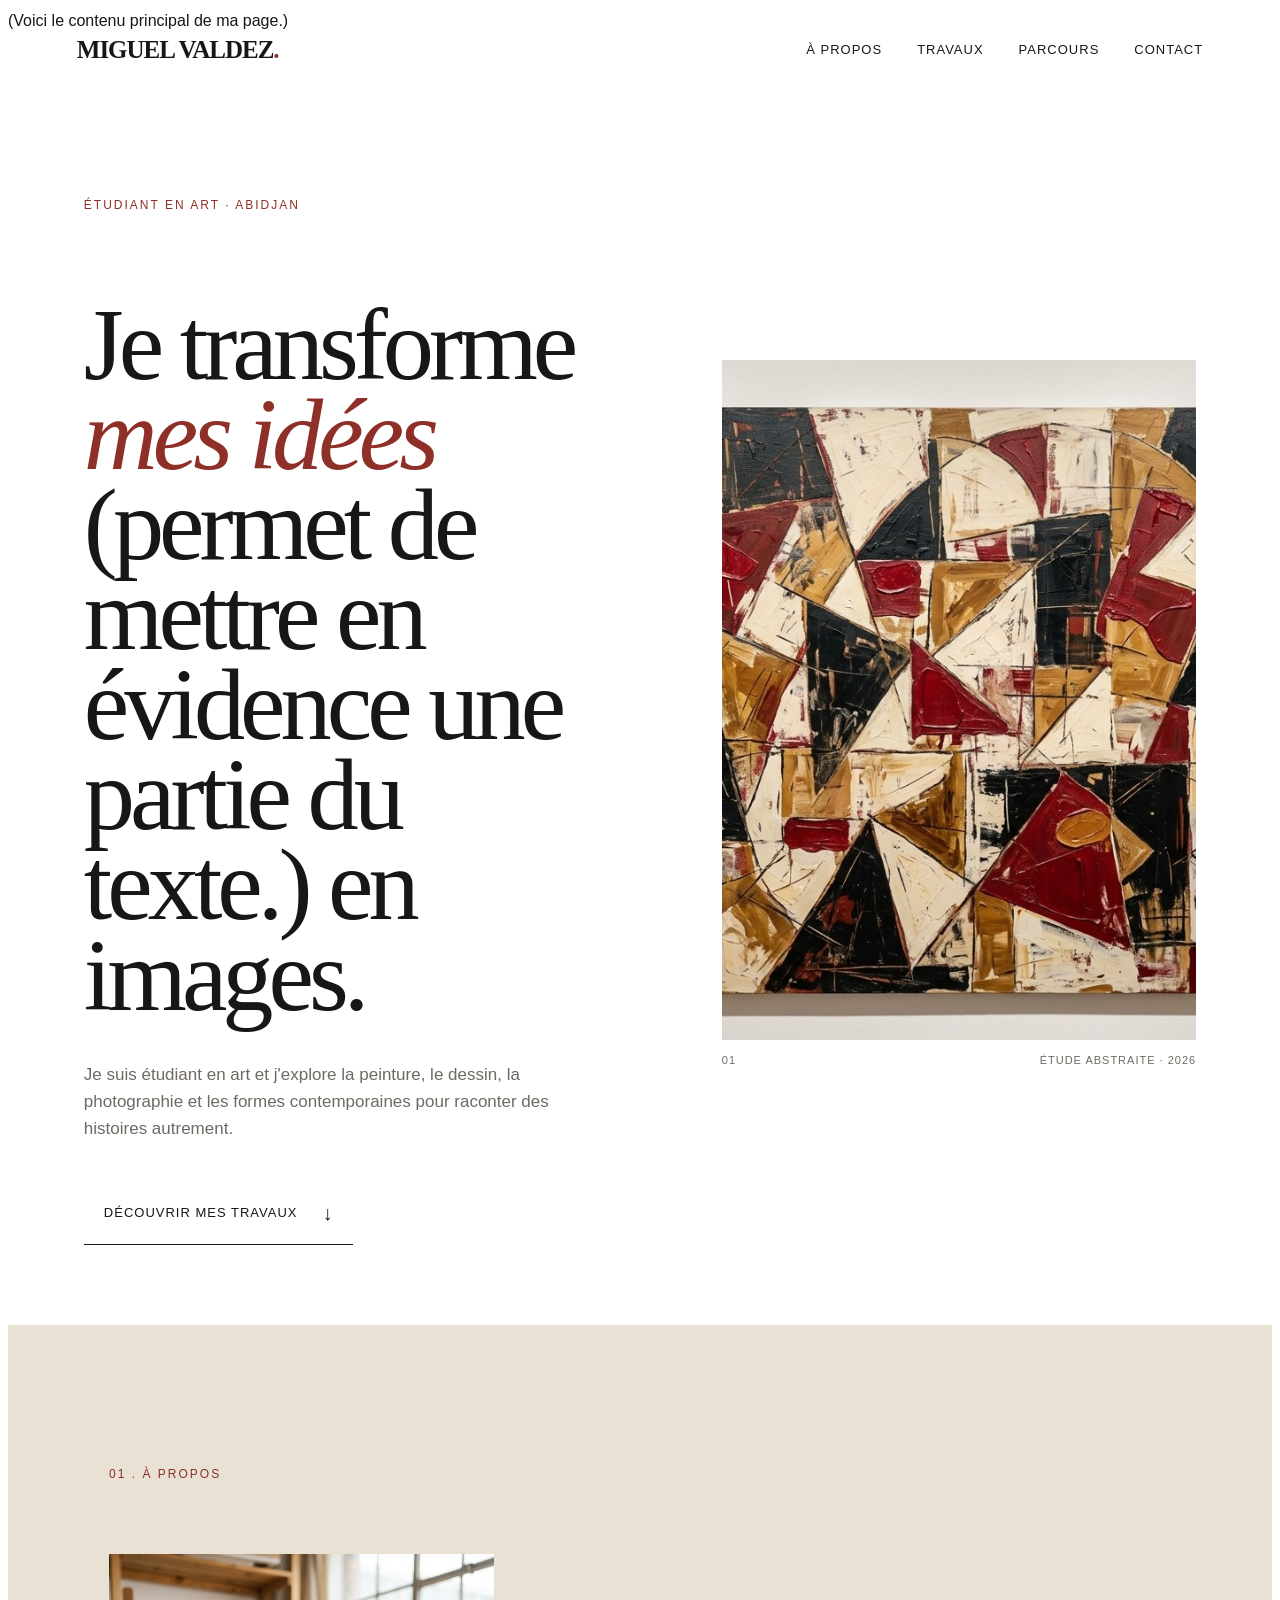
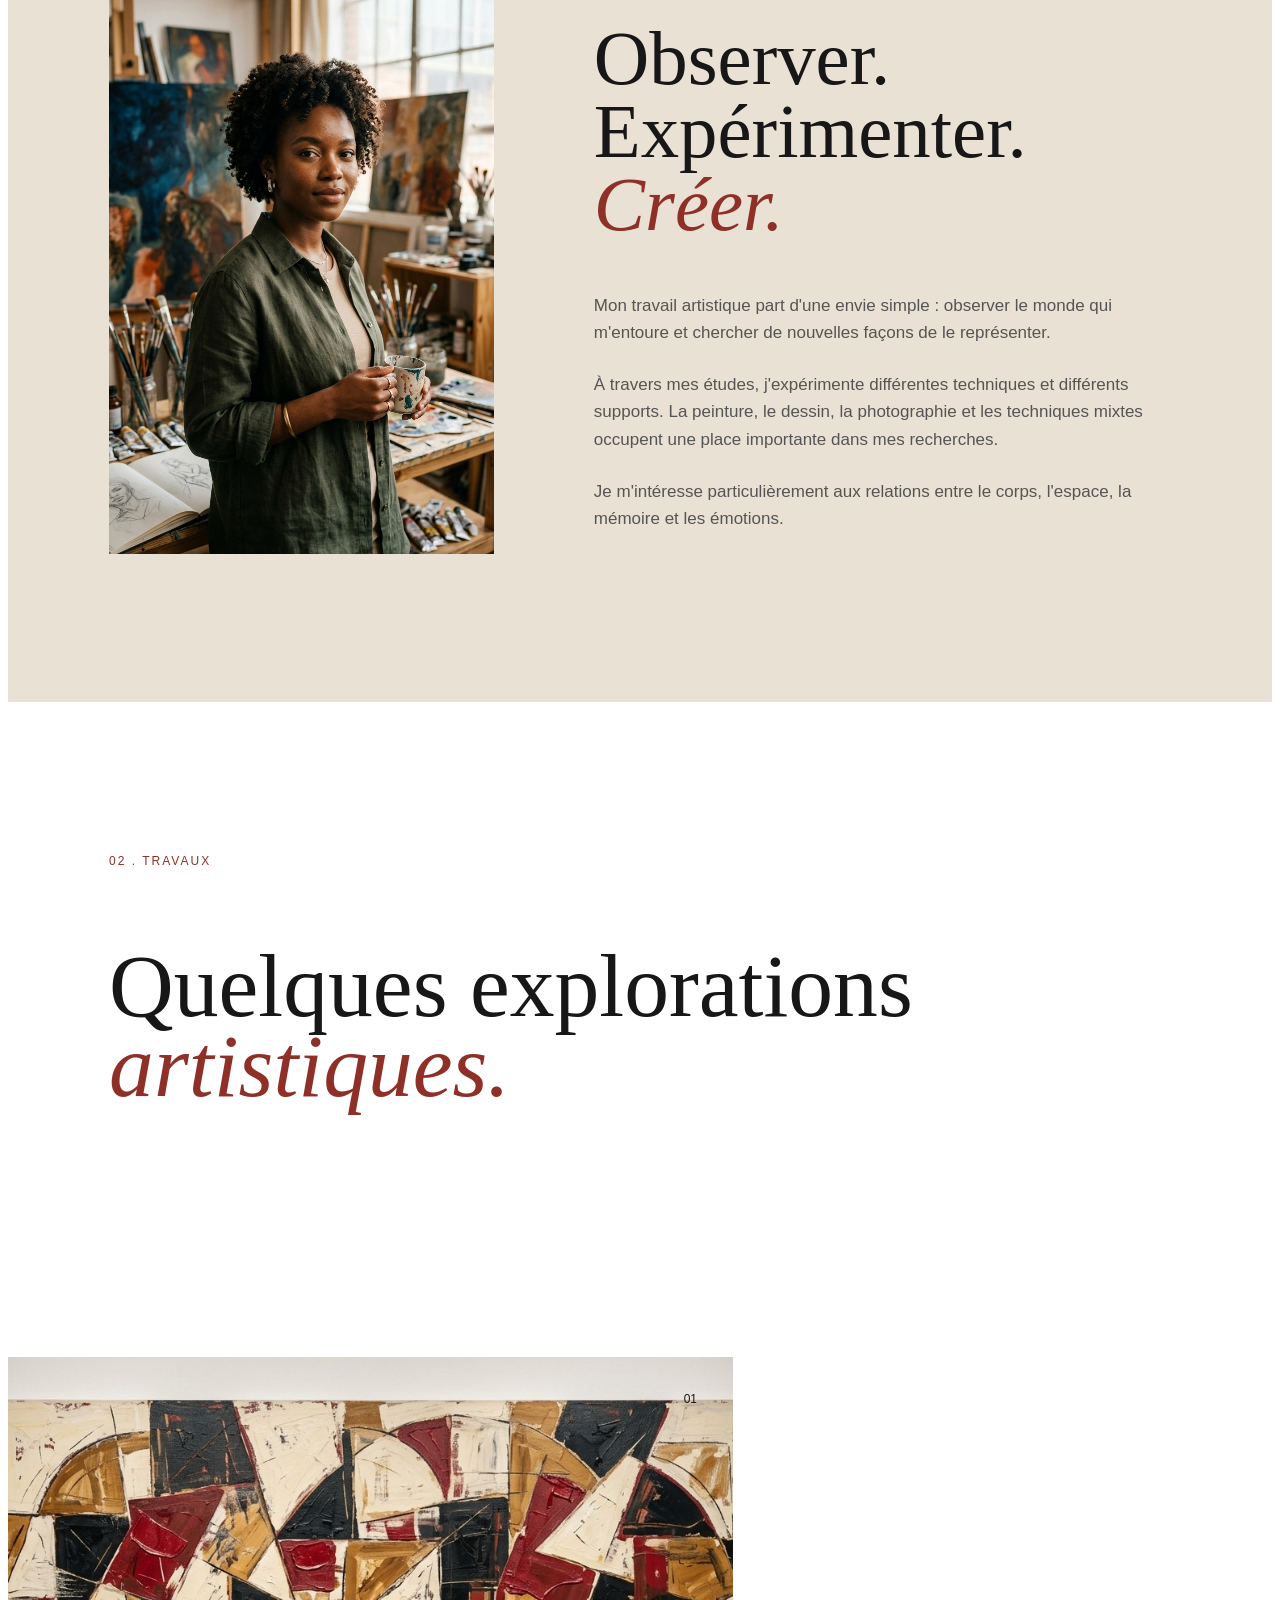
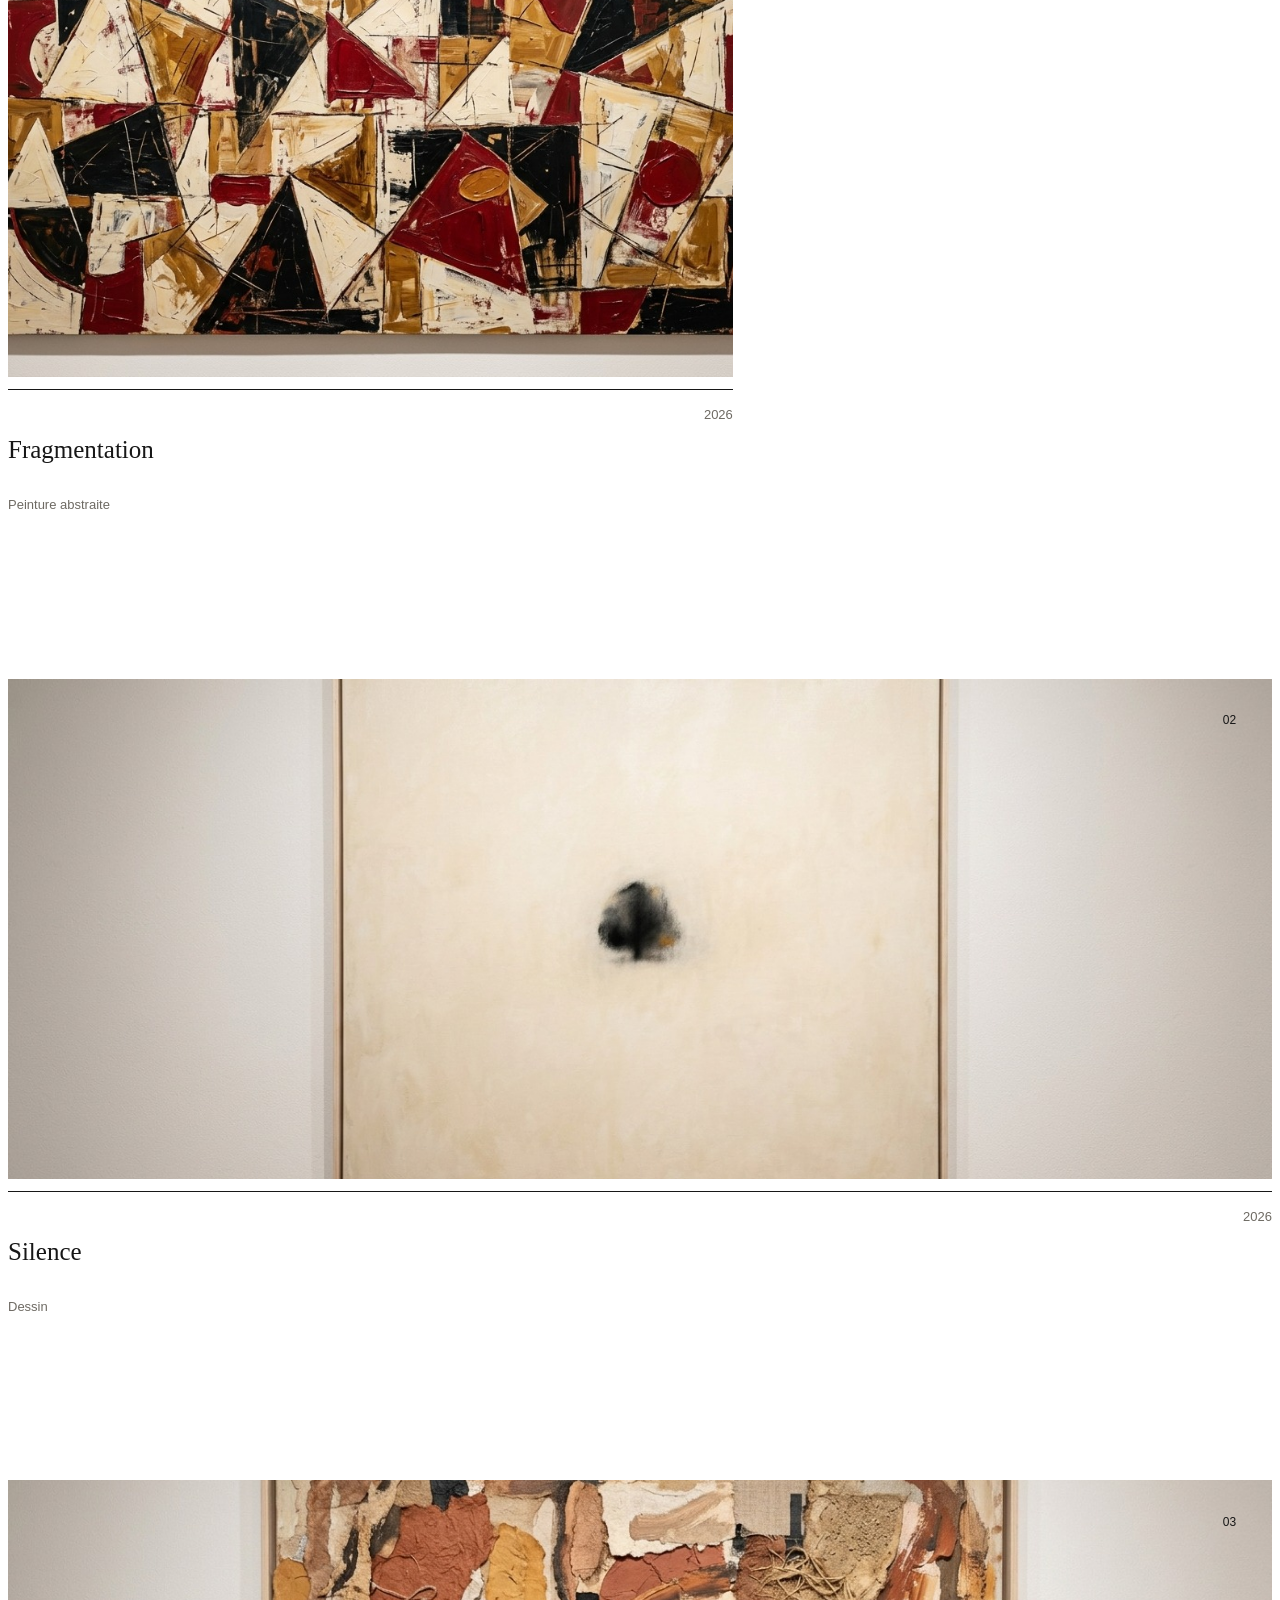
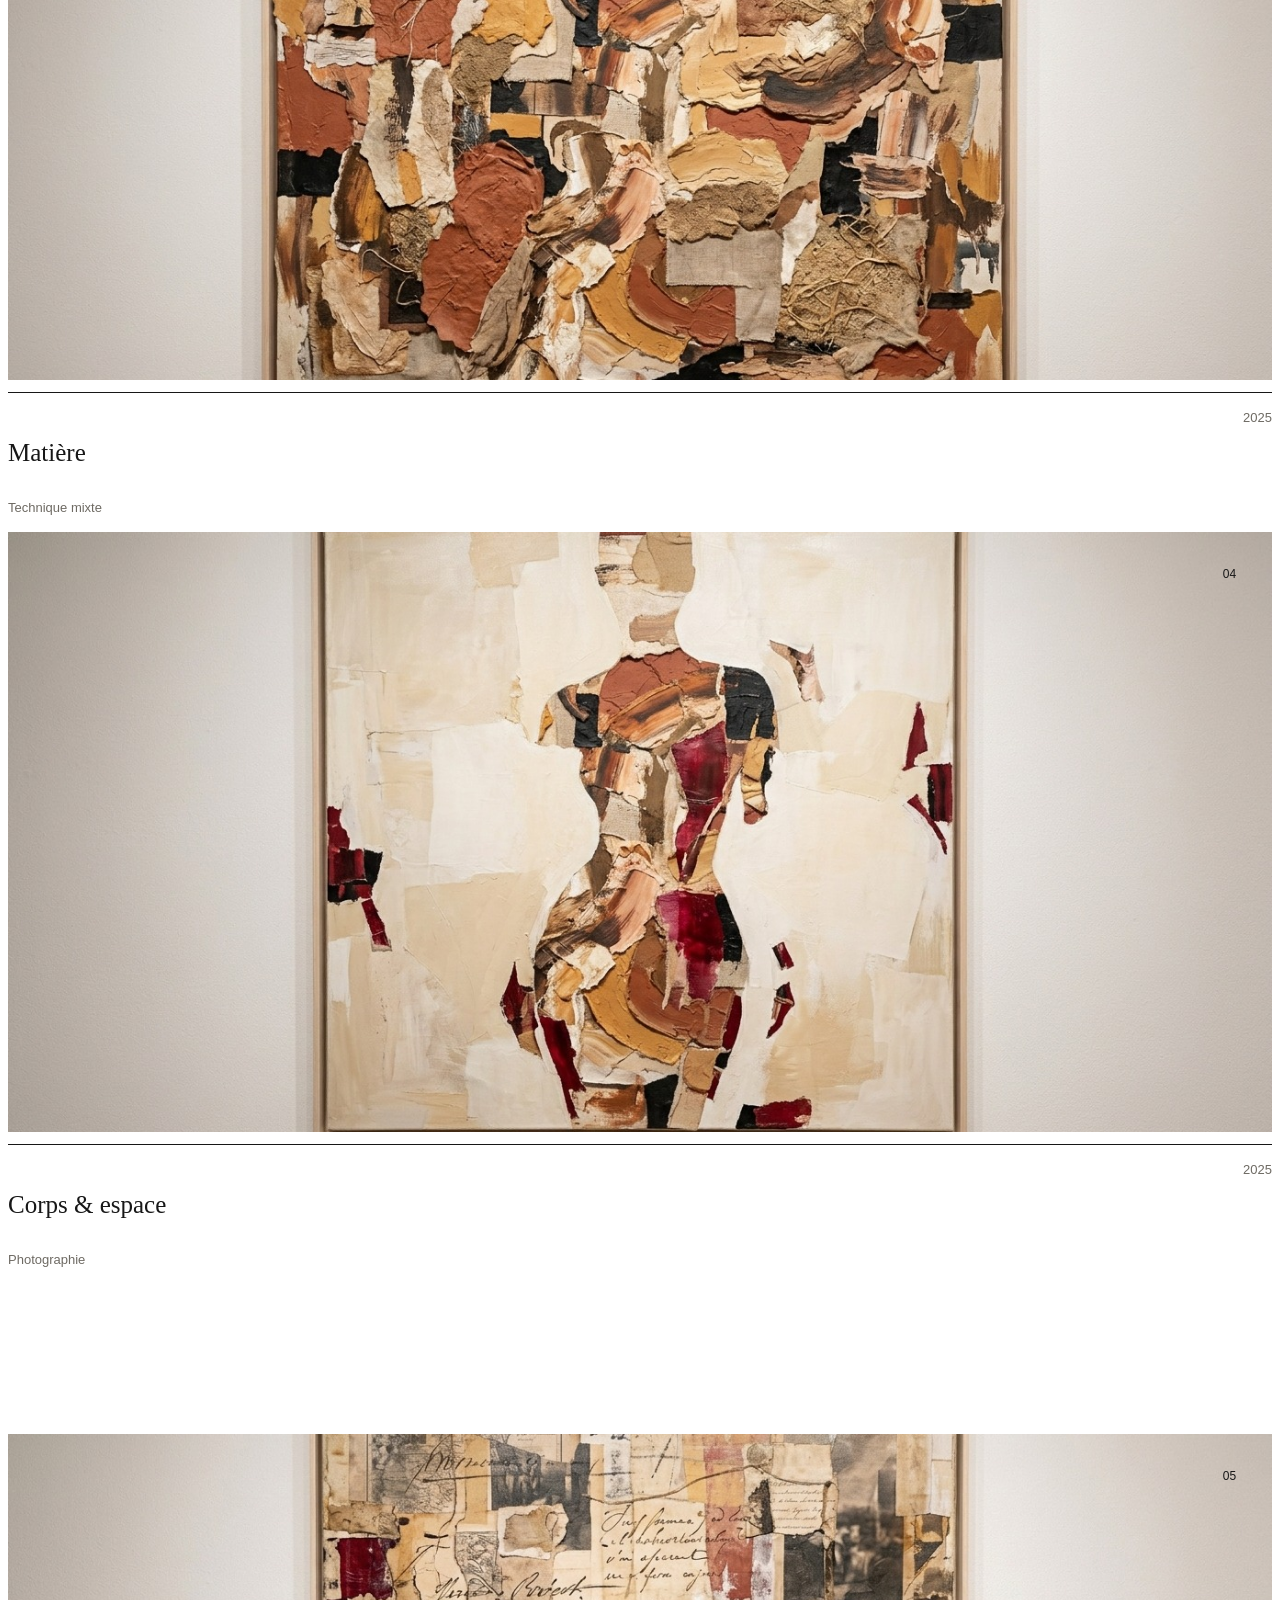
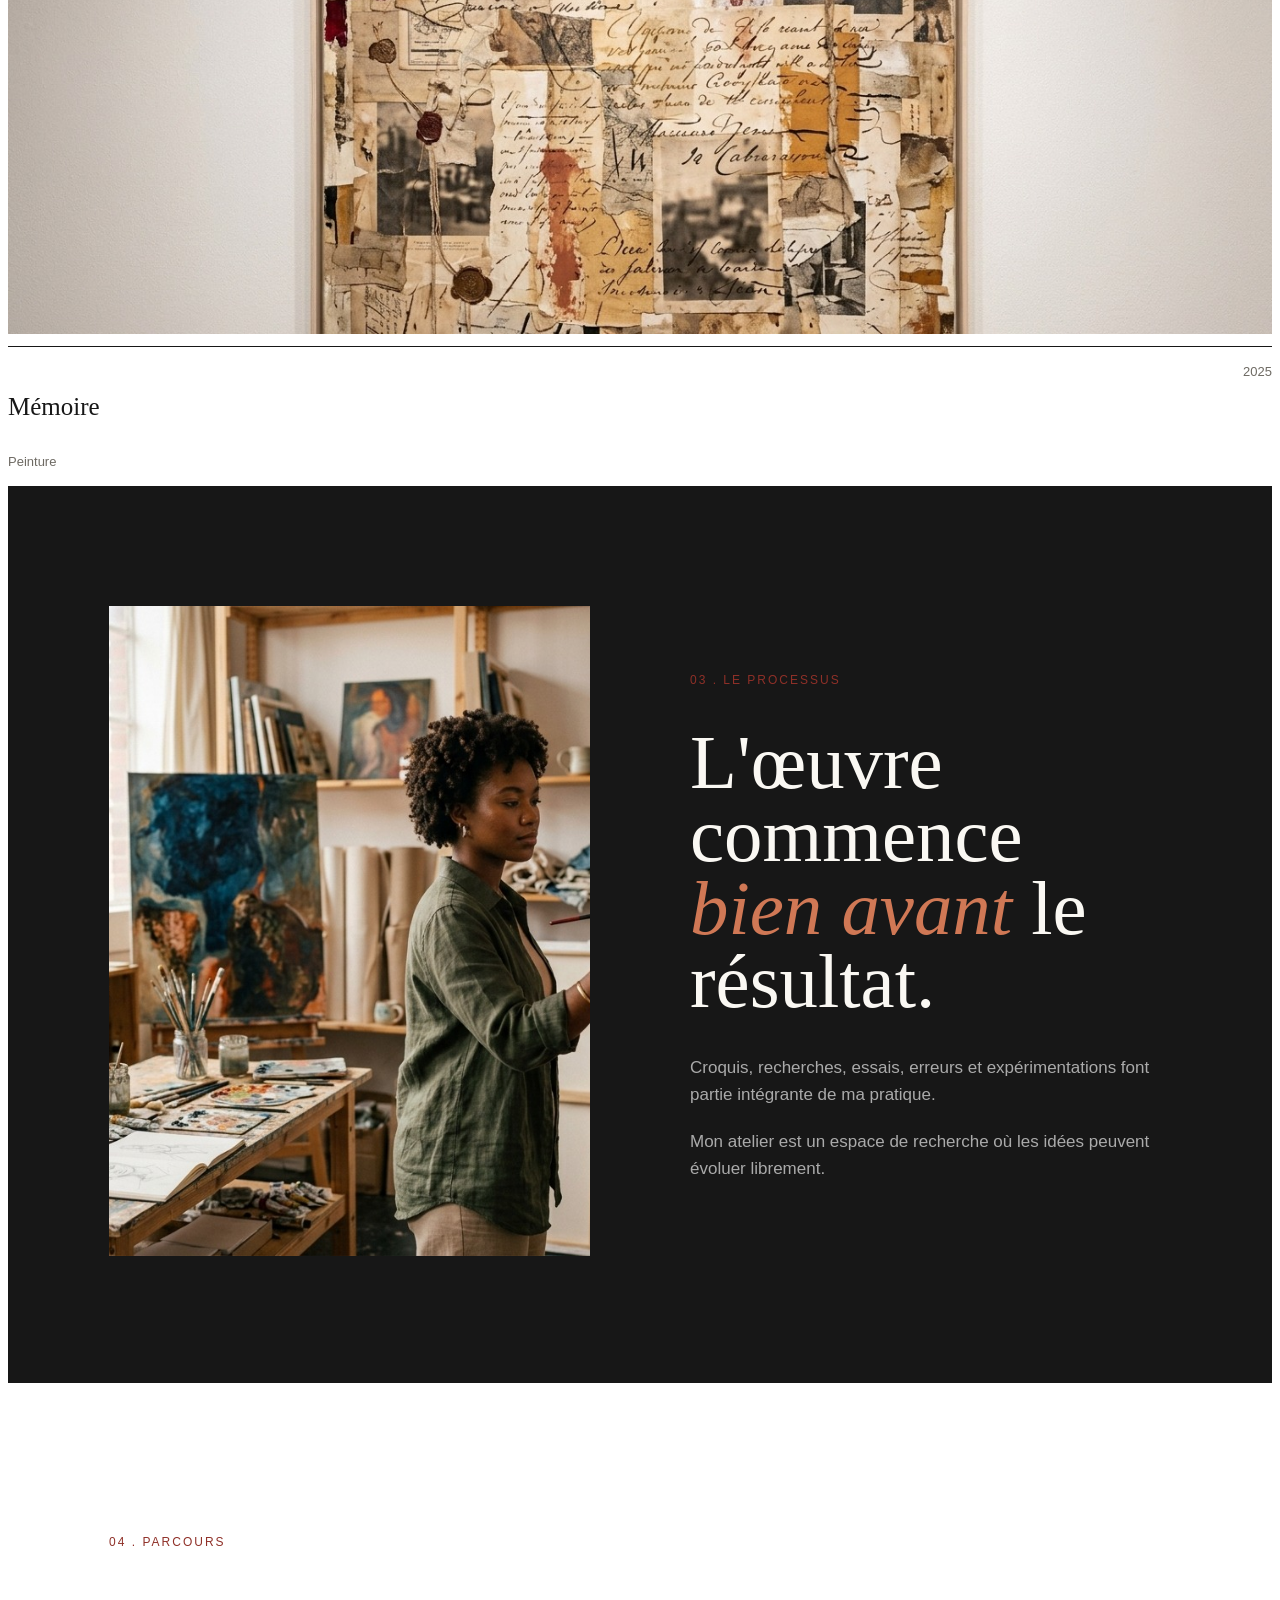
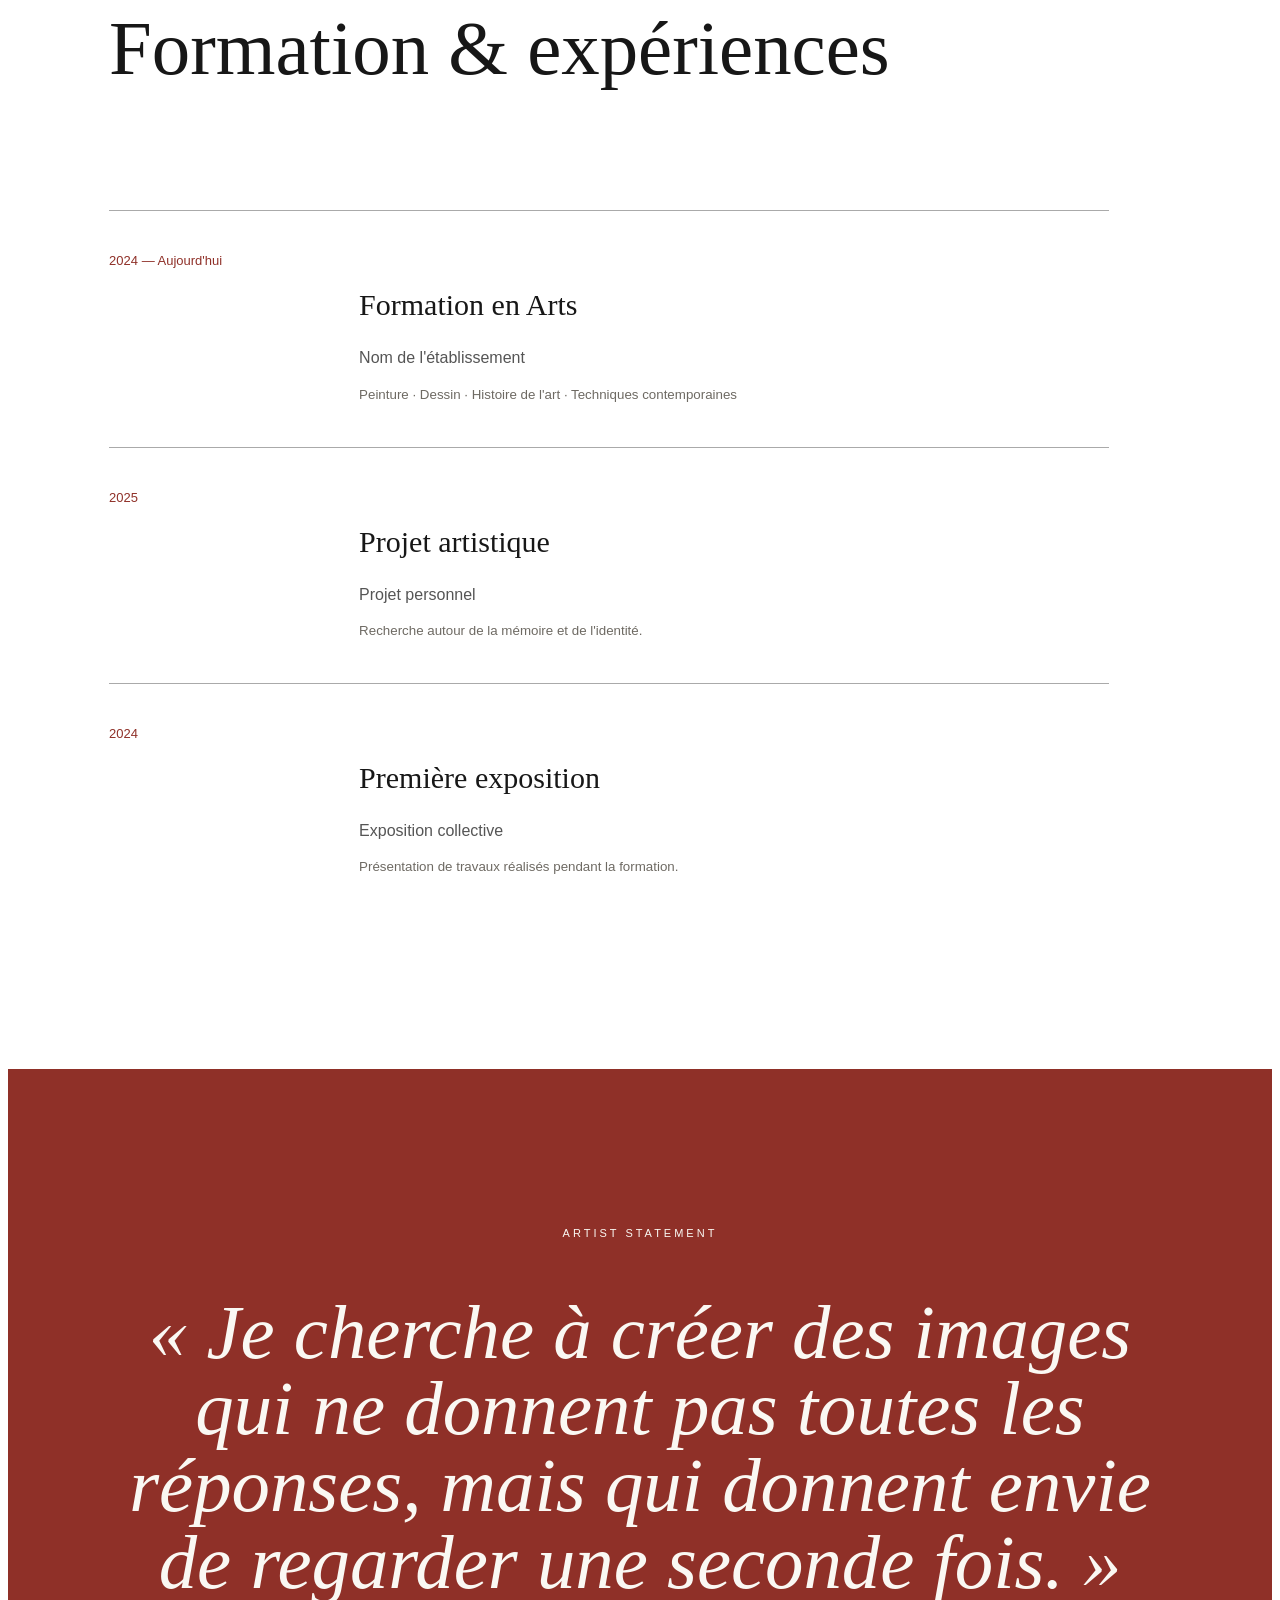
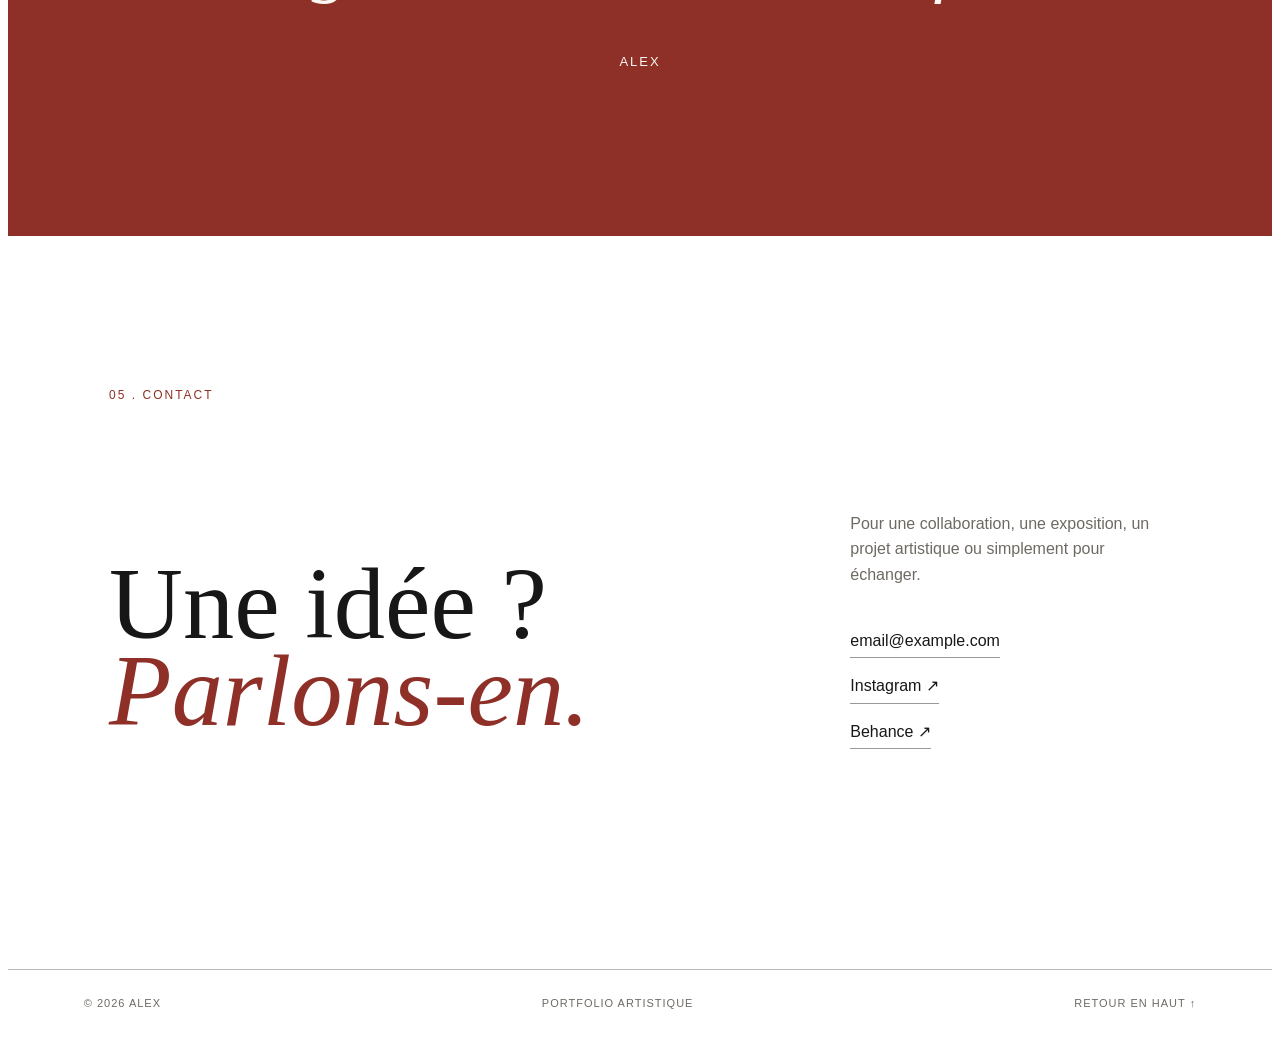
==== commit 0fd4f14c: "Update index.htm" ====
--- a/index.htm
+++ b/index.htm
@@ -10,7 +10,7 @@
 <body>
 <header class="navbar">
  <a href="#accueil" class="logo">
-    MIGUEL<span>.</span>
+    MIGUEL VALDEZ<span>.</span>
  </a>  
  <nav>
      <a href="#apropos">À propos</a>
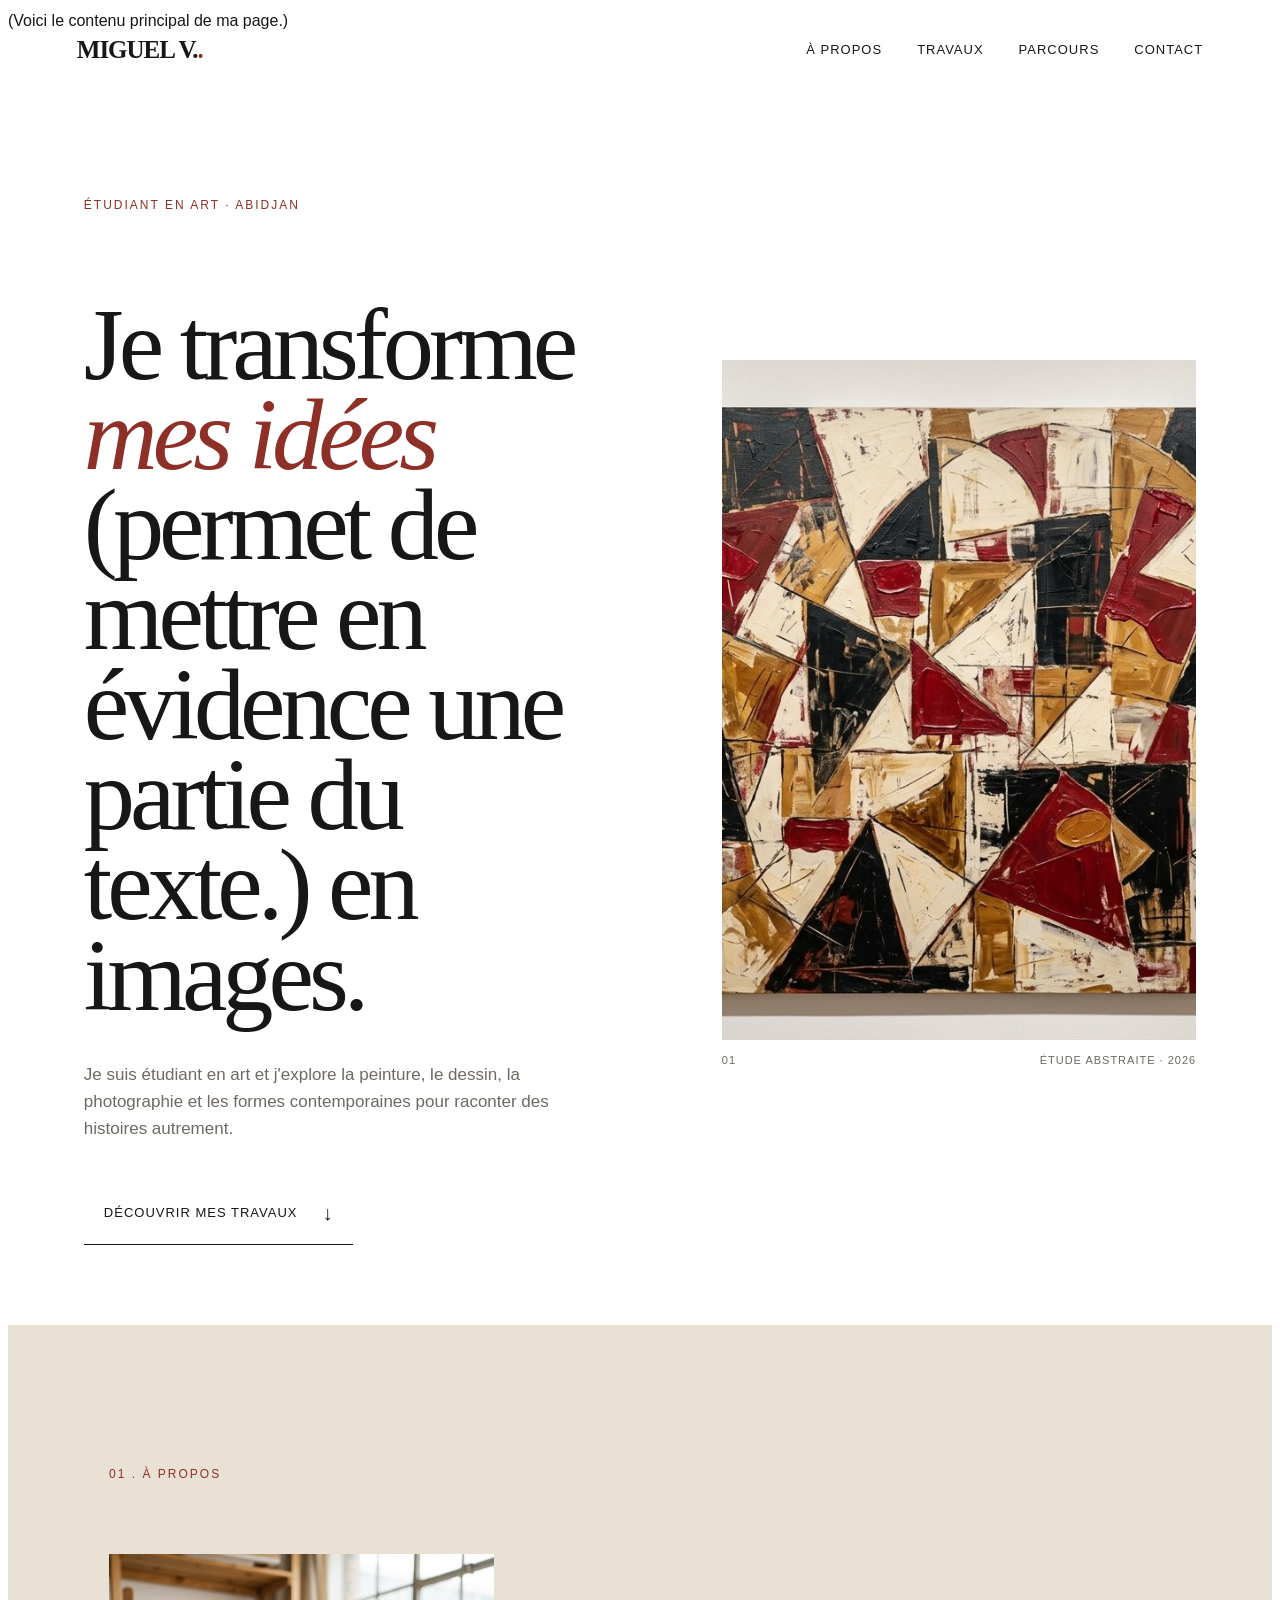
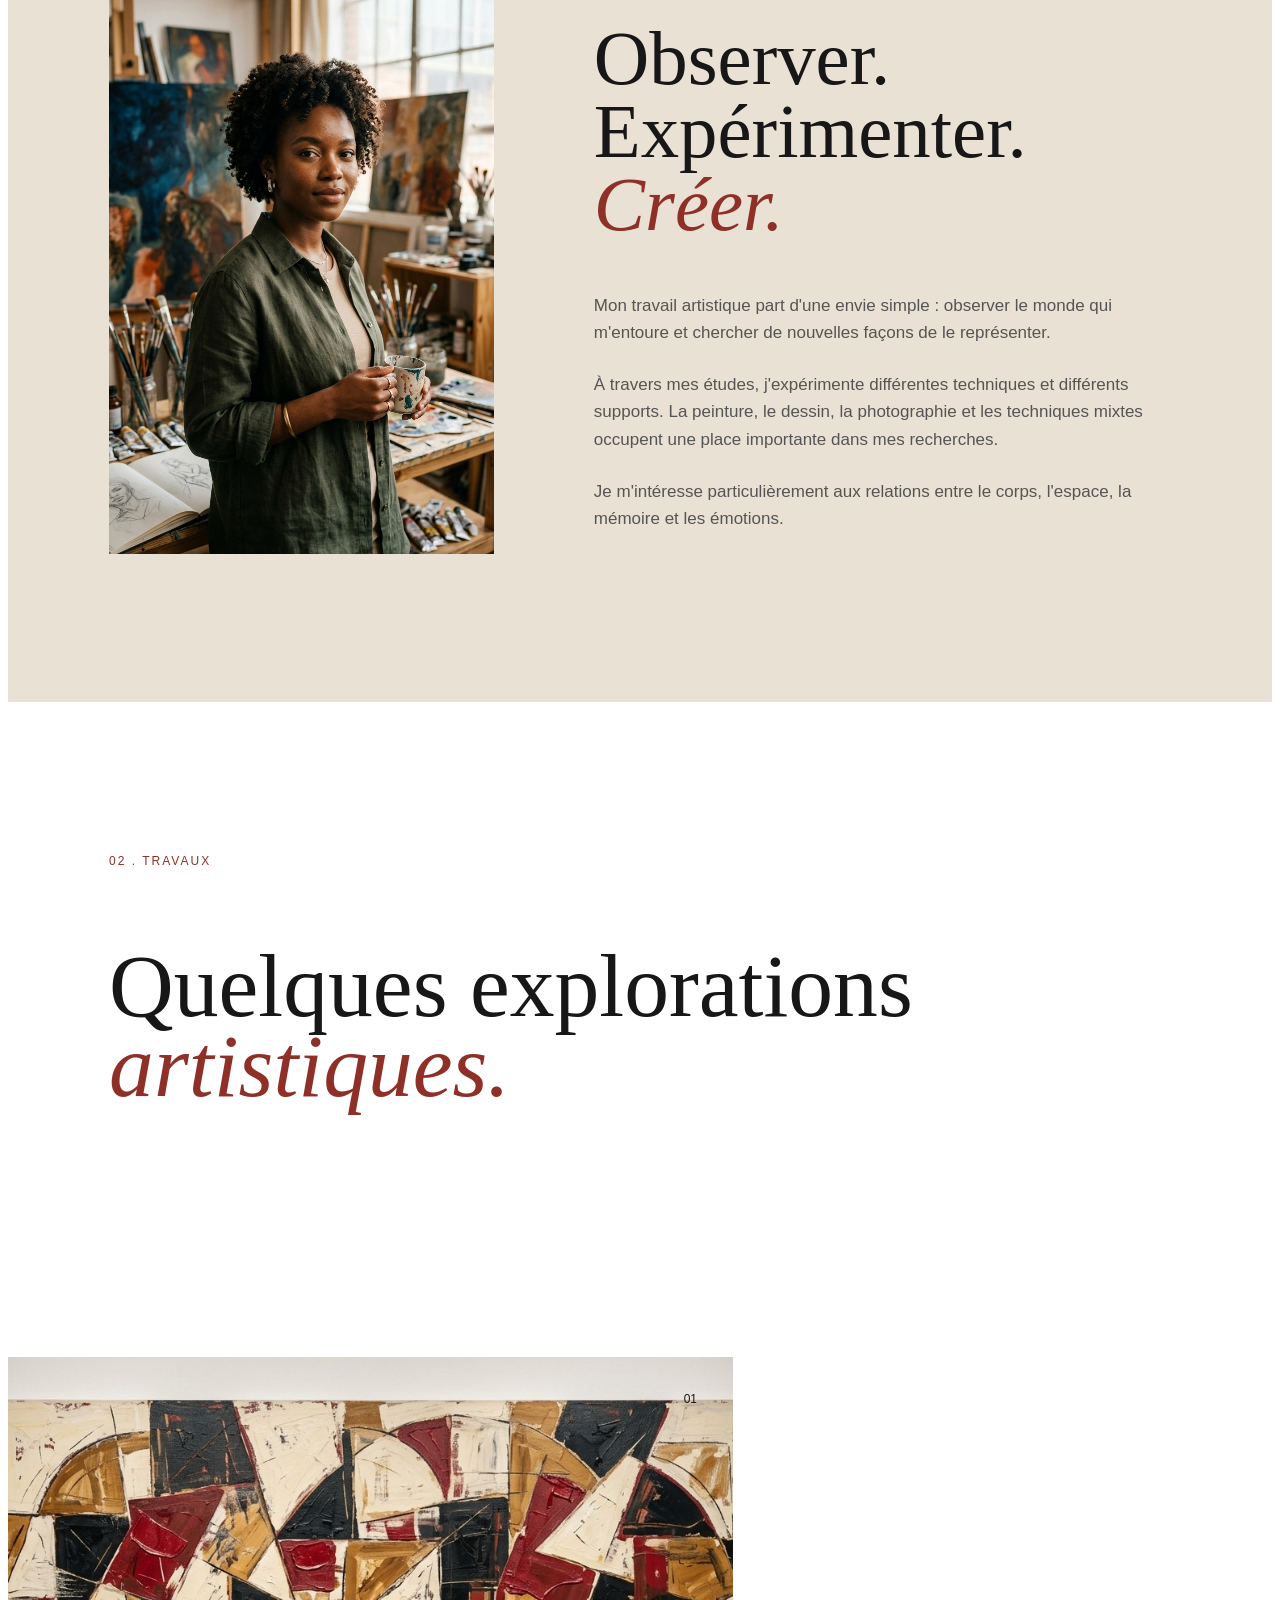
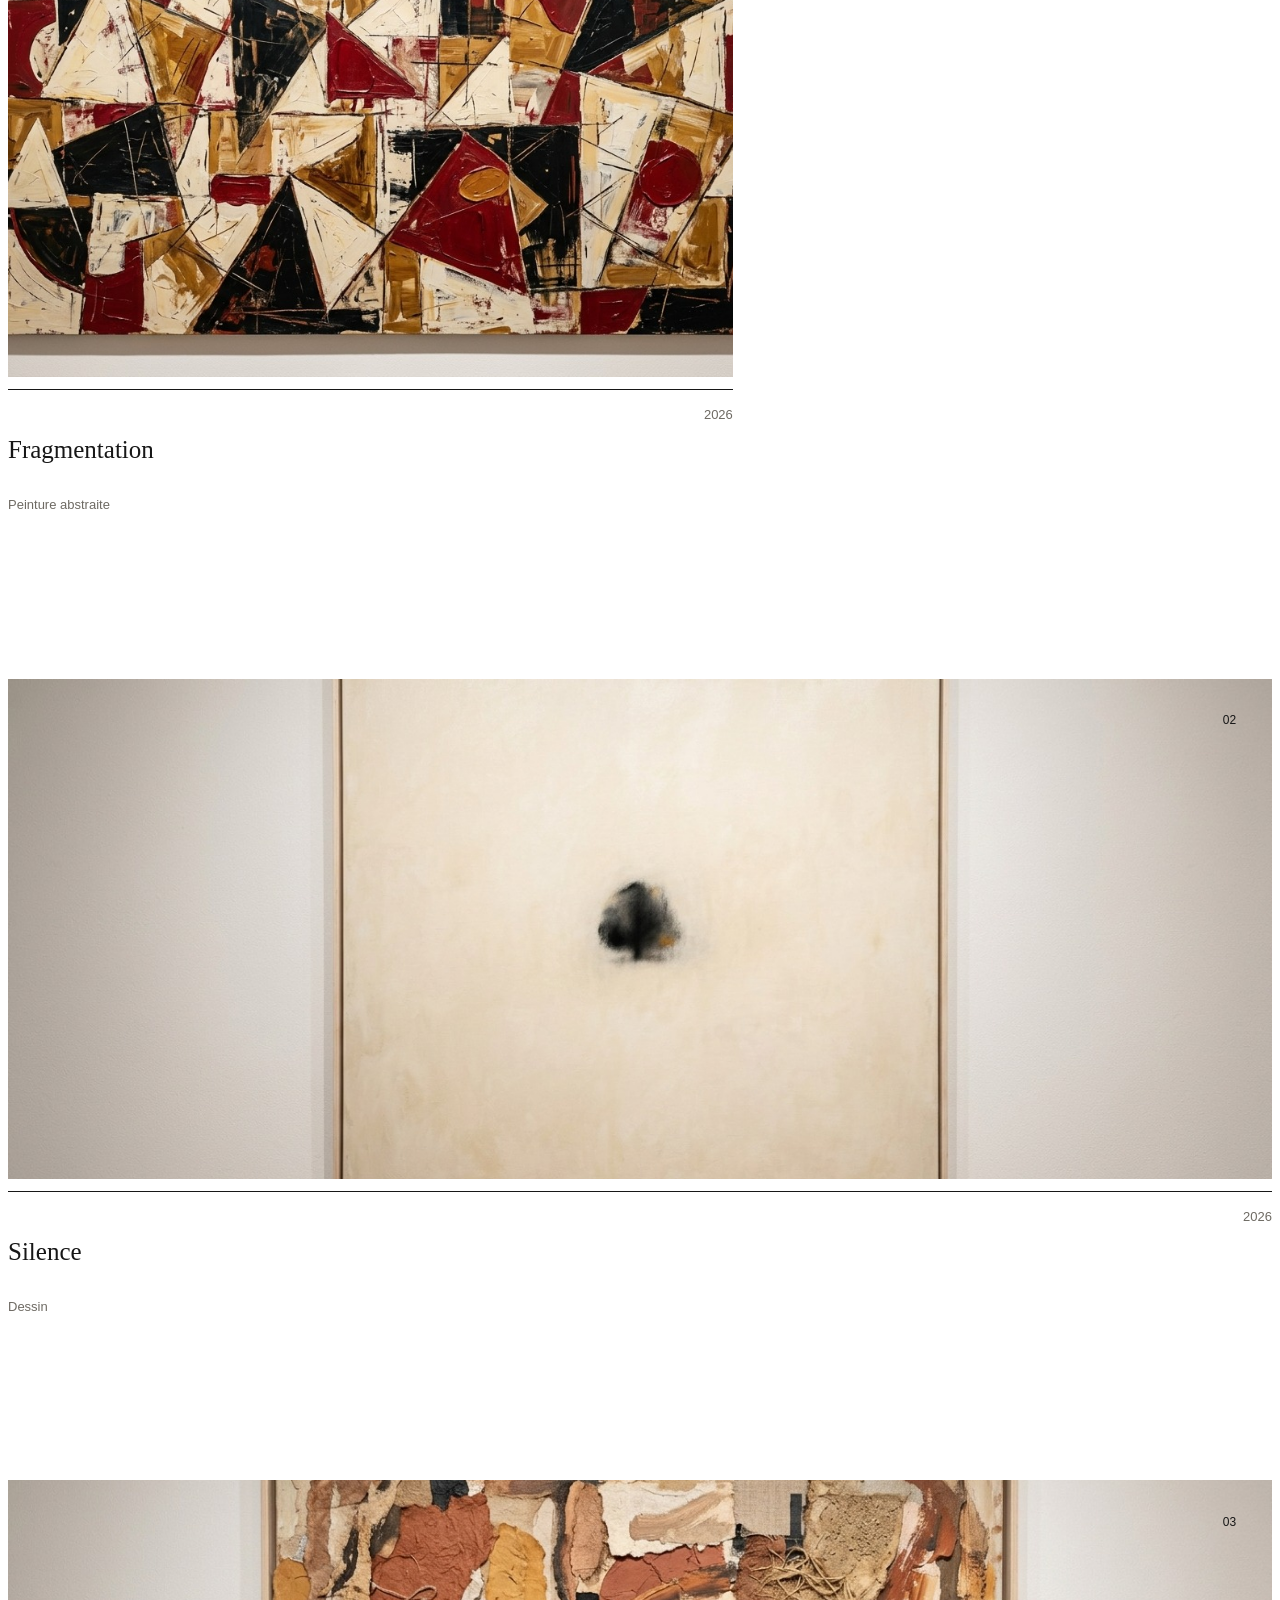
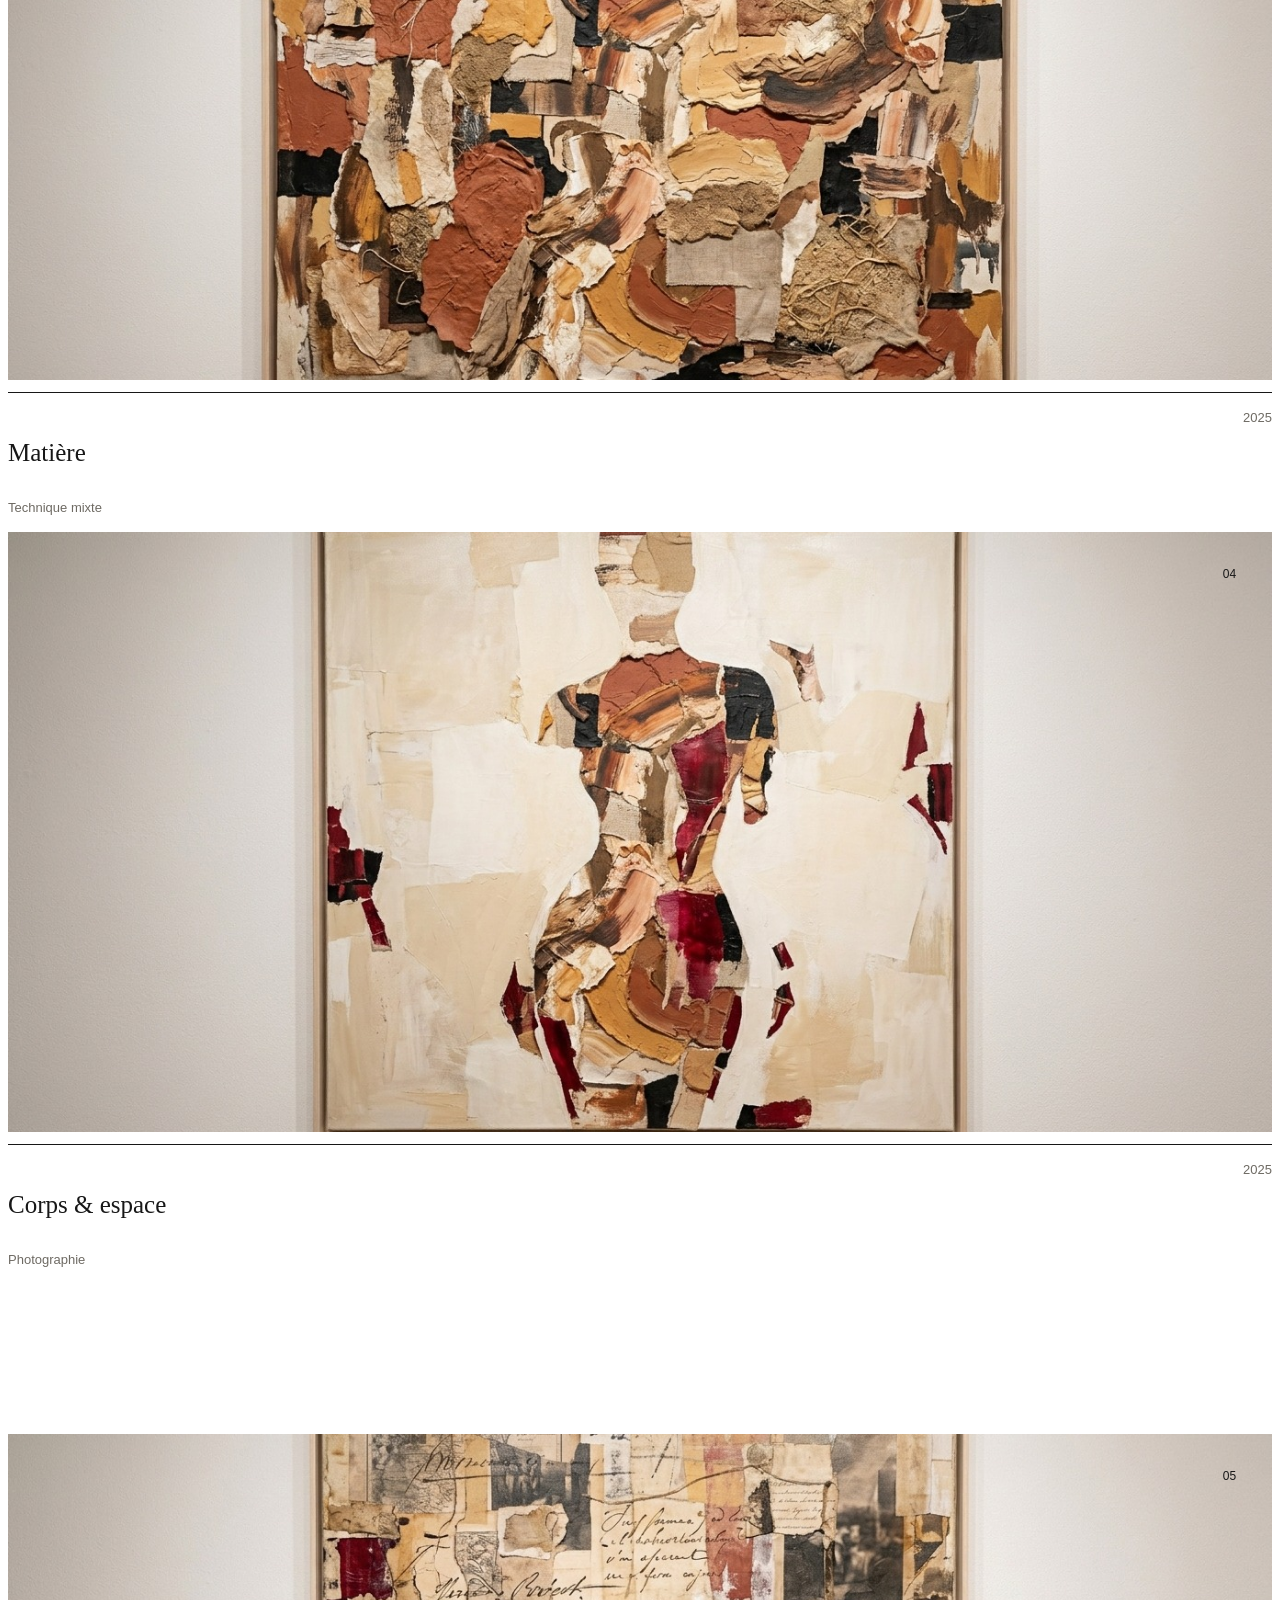
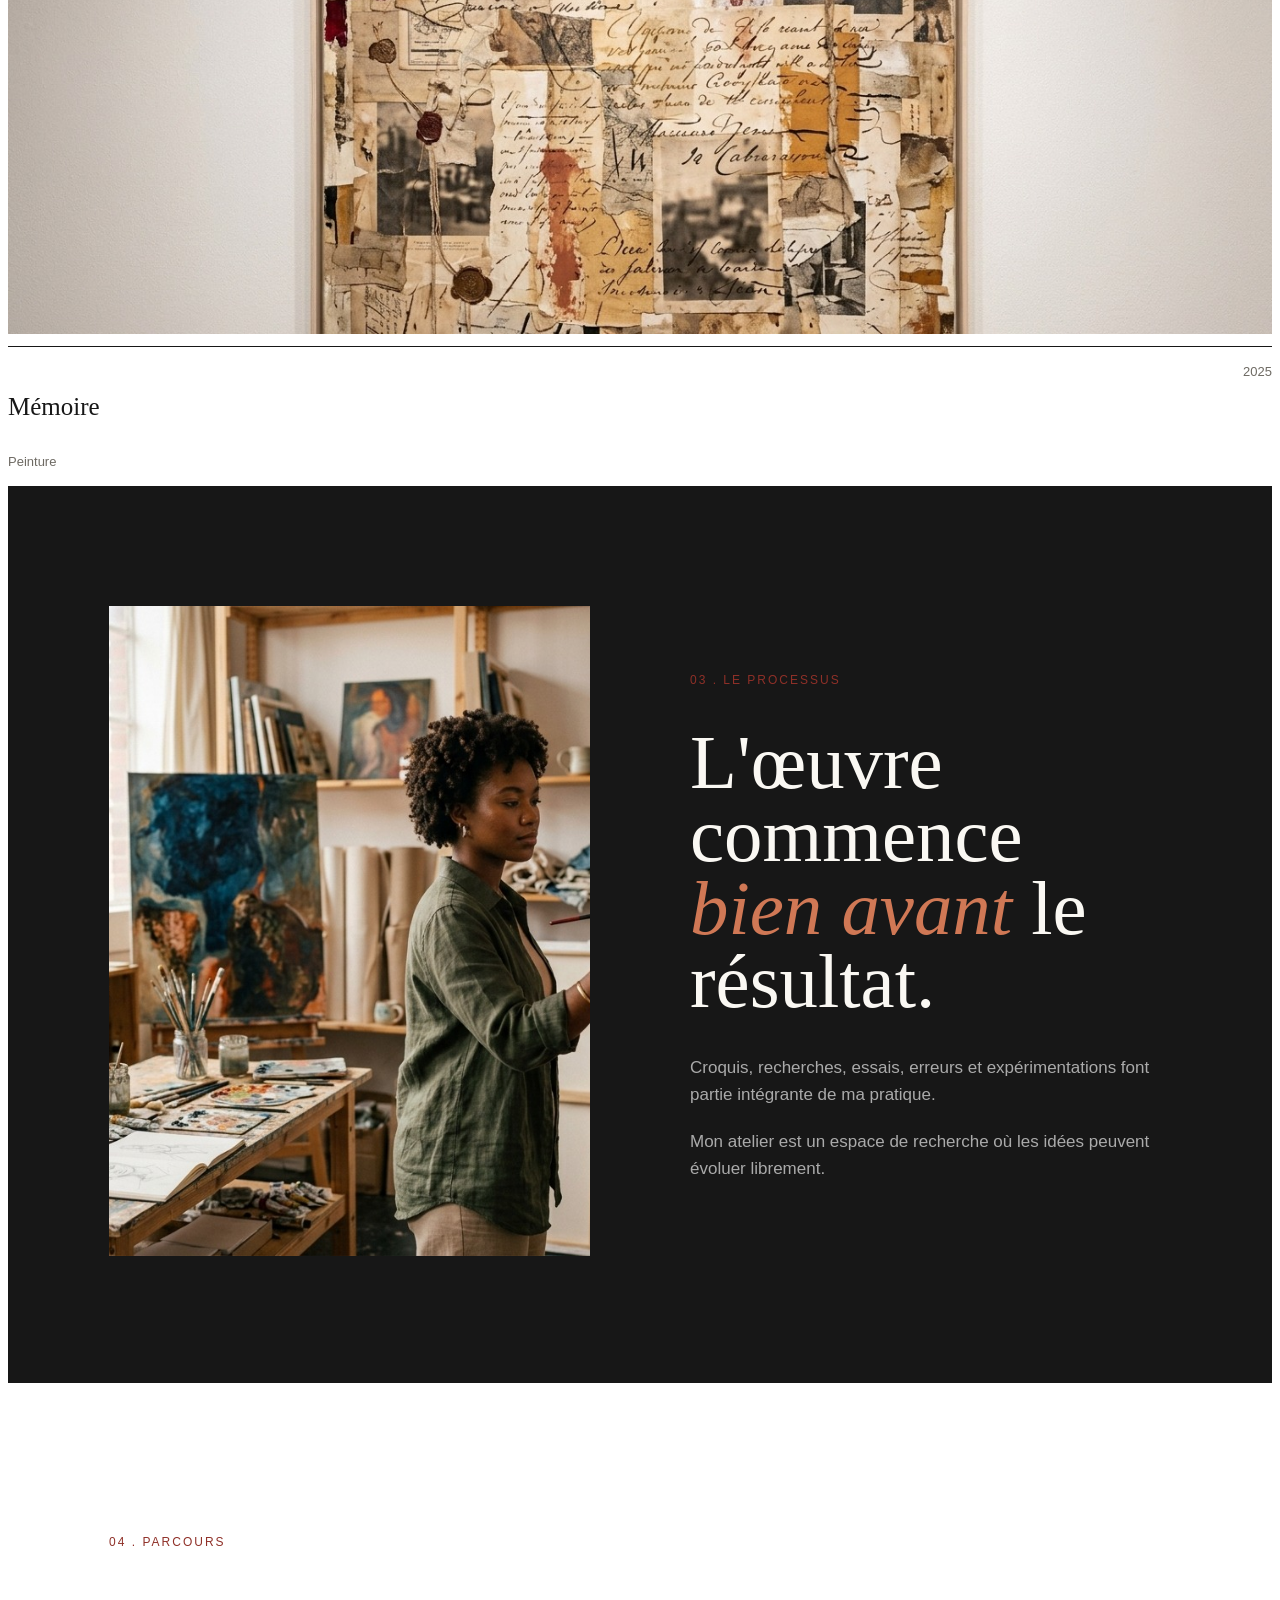
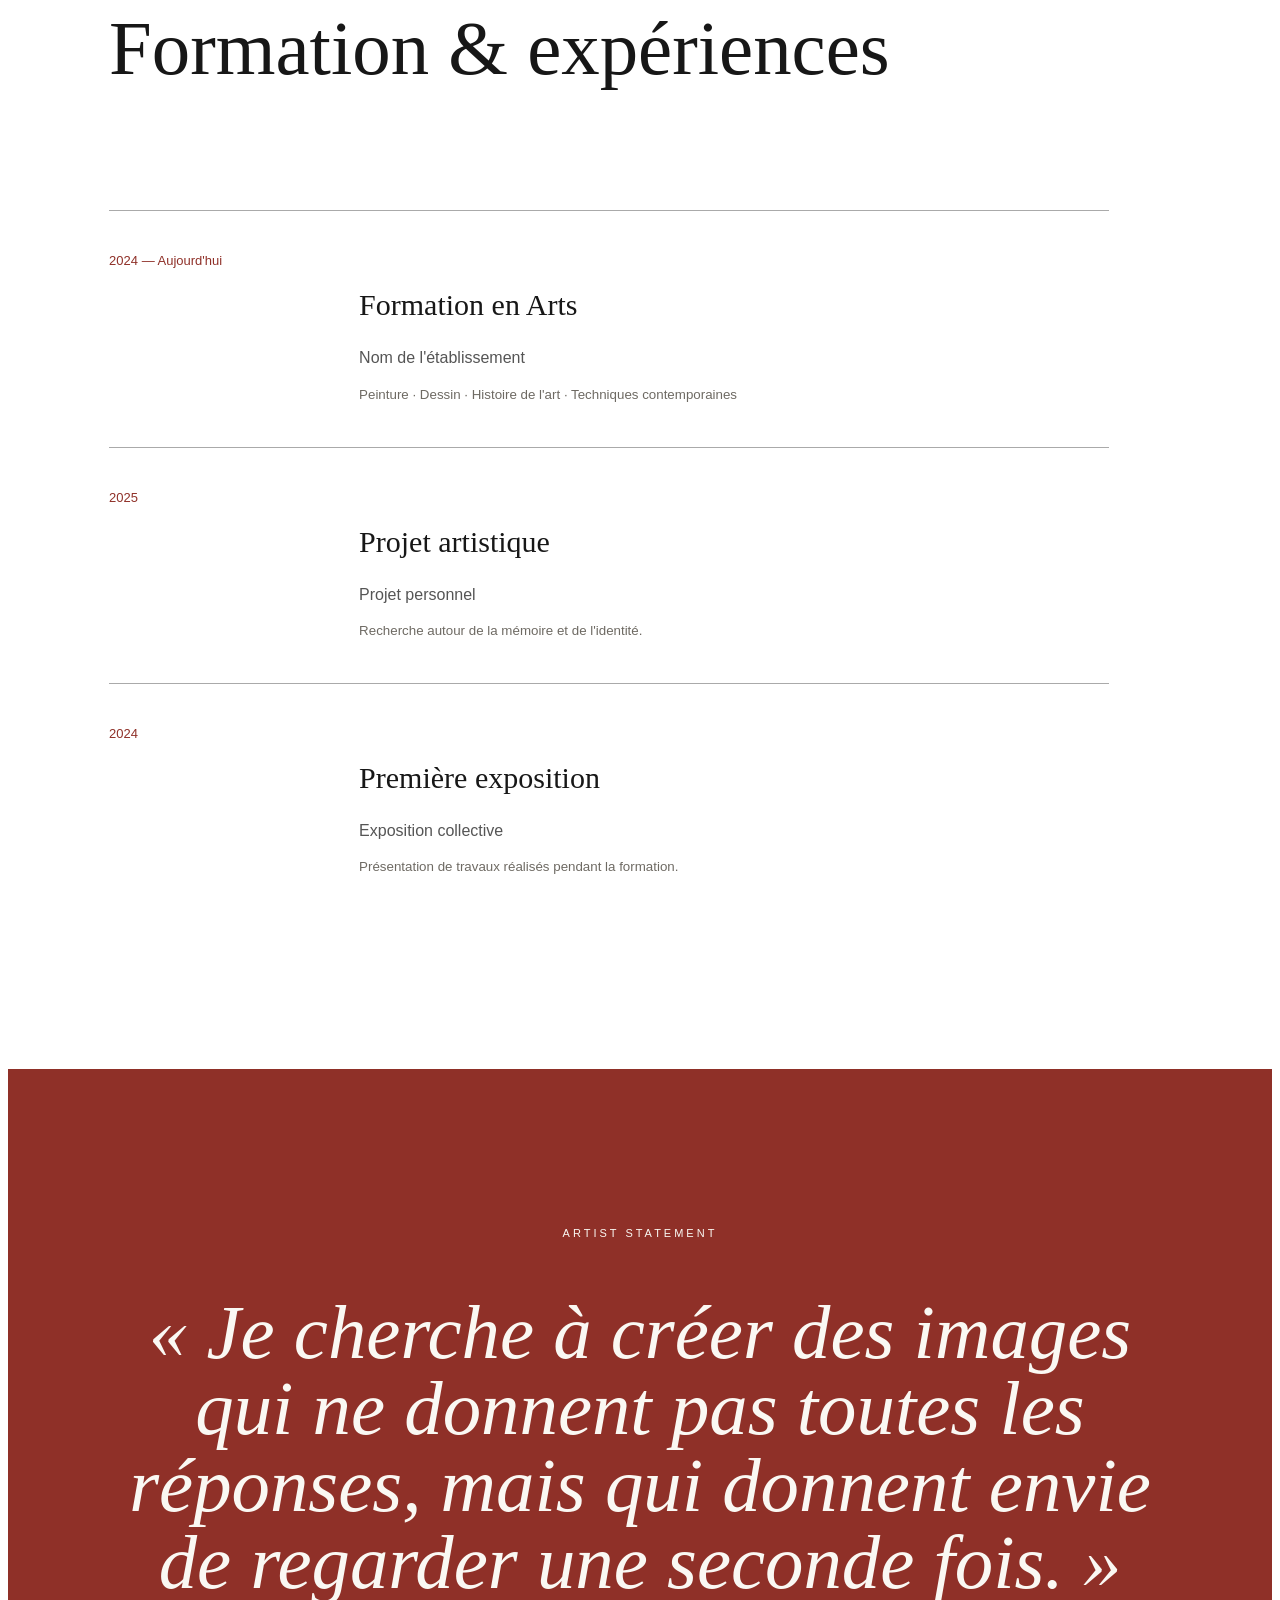
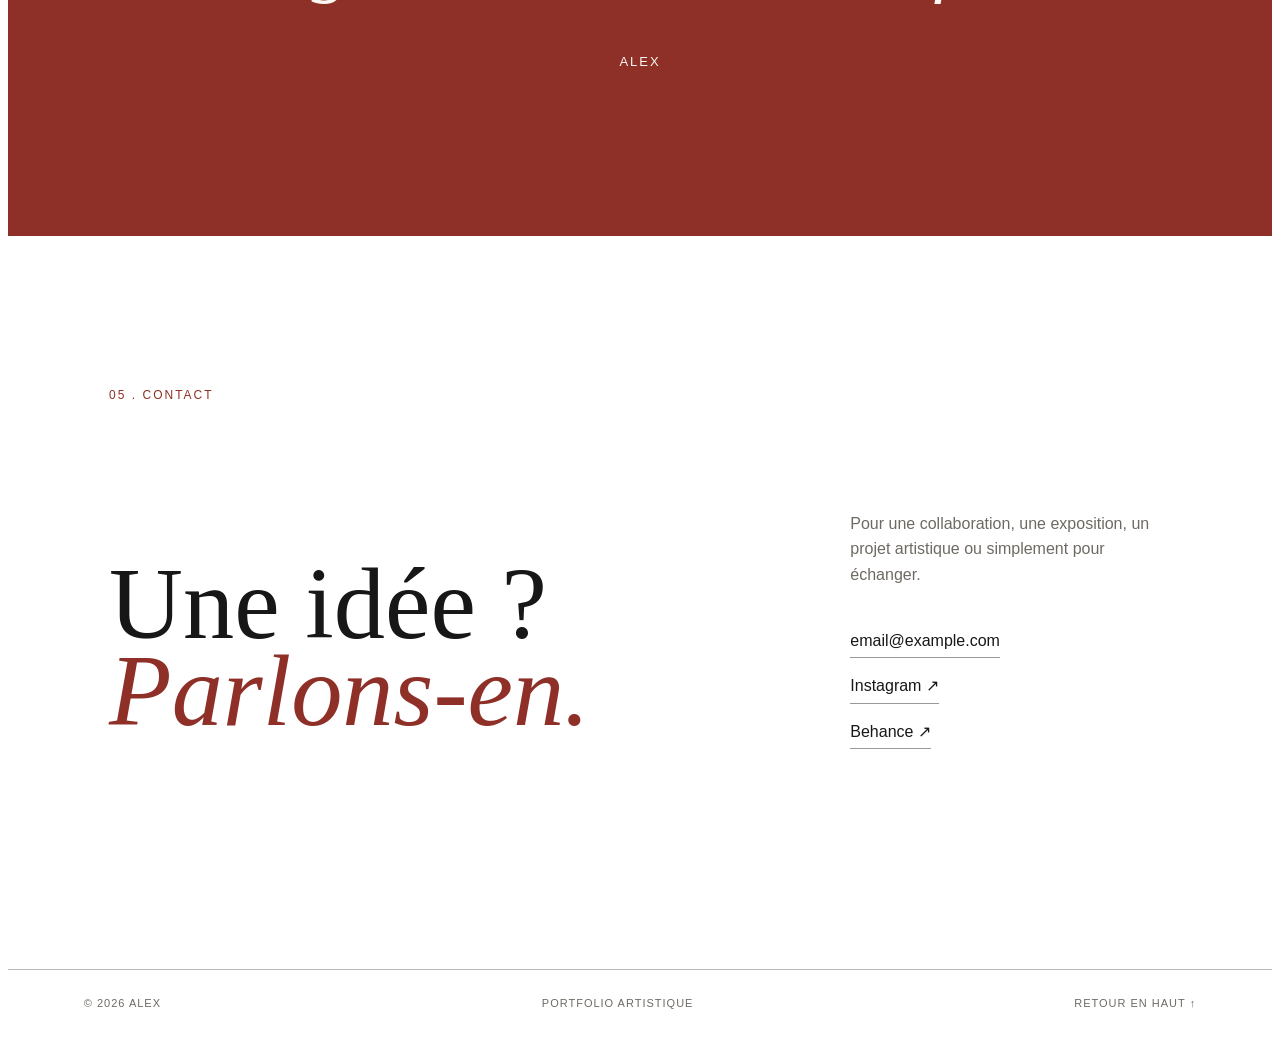
==== commit 0771cbe9: "Update index.htm" ====
--- a/index.htm
+++ b/index.htm
@@ -10,7 +10,7 @@
 <body>
 <header class="navbar">
  <a href="#accueil" class="logo">
-    MIGUEL VALDEZ<span>.</span>
+    MIGUEL V.<span>.</span>
  </a>  
  <nav>
      <a href="#apropos">À propos</a>
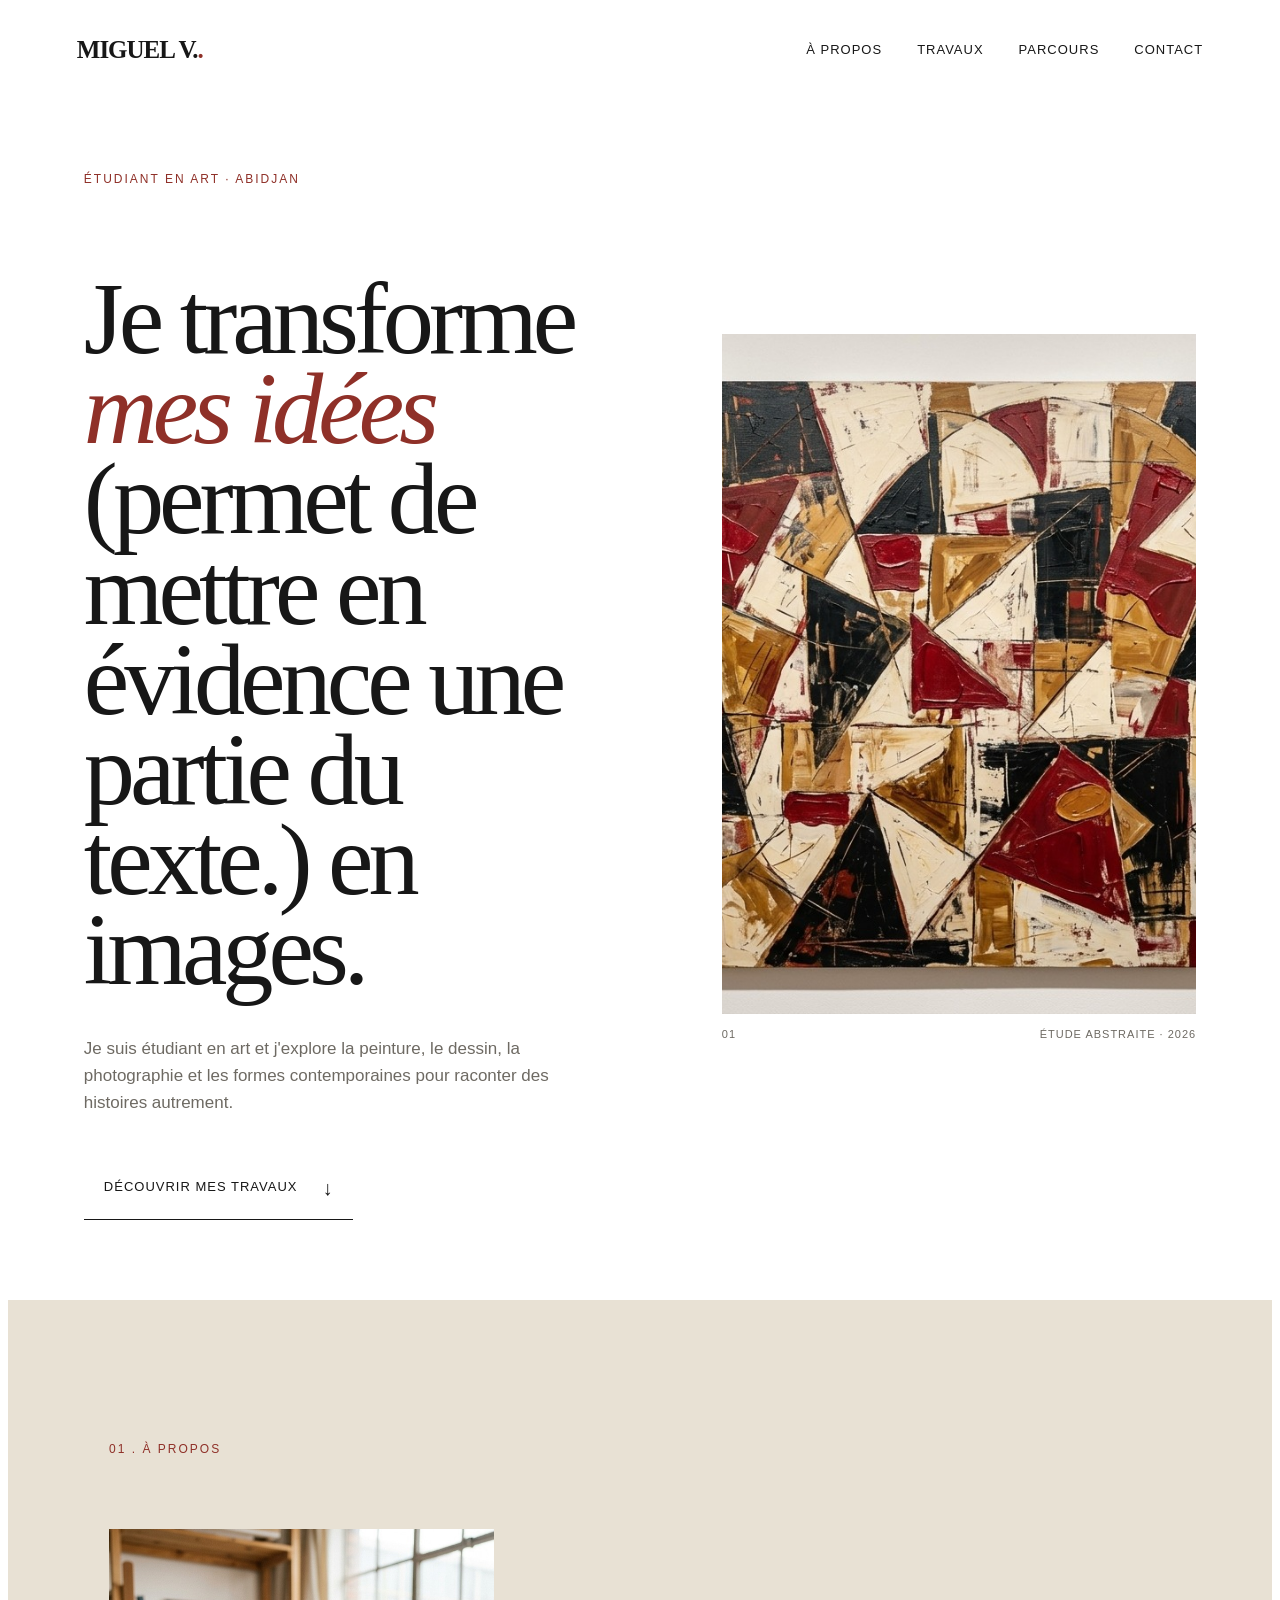
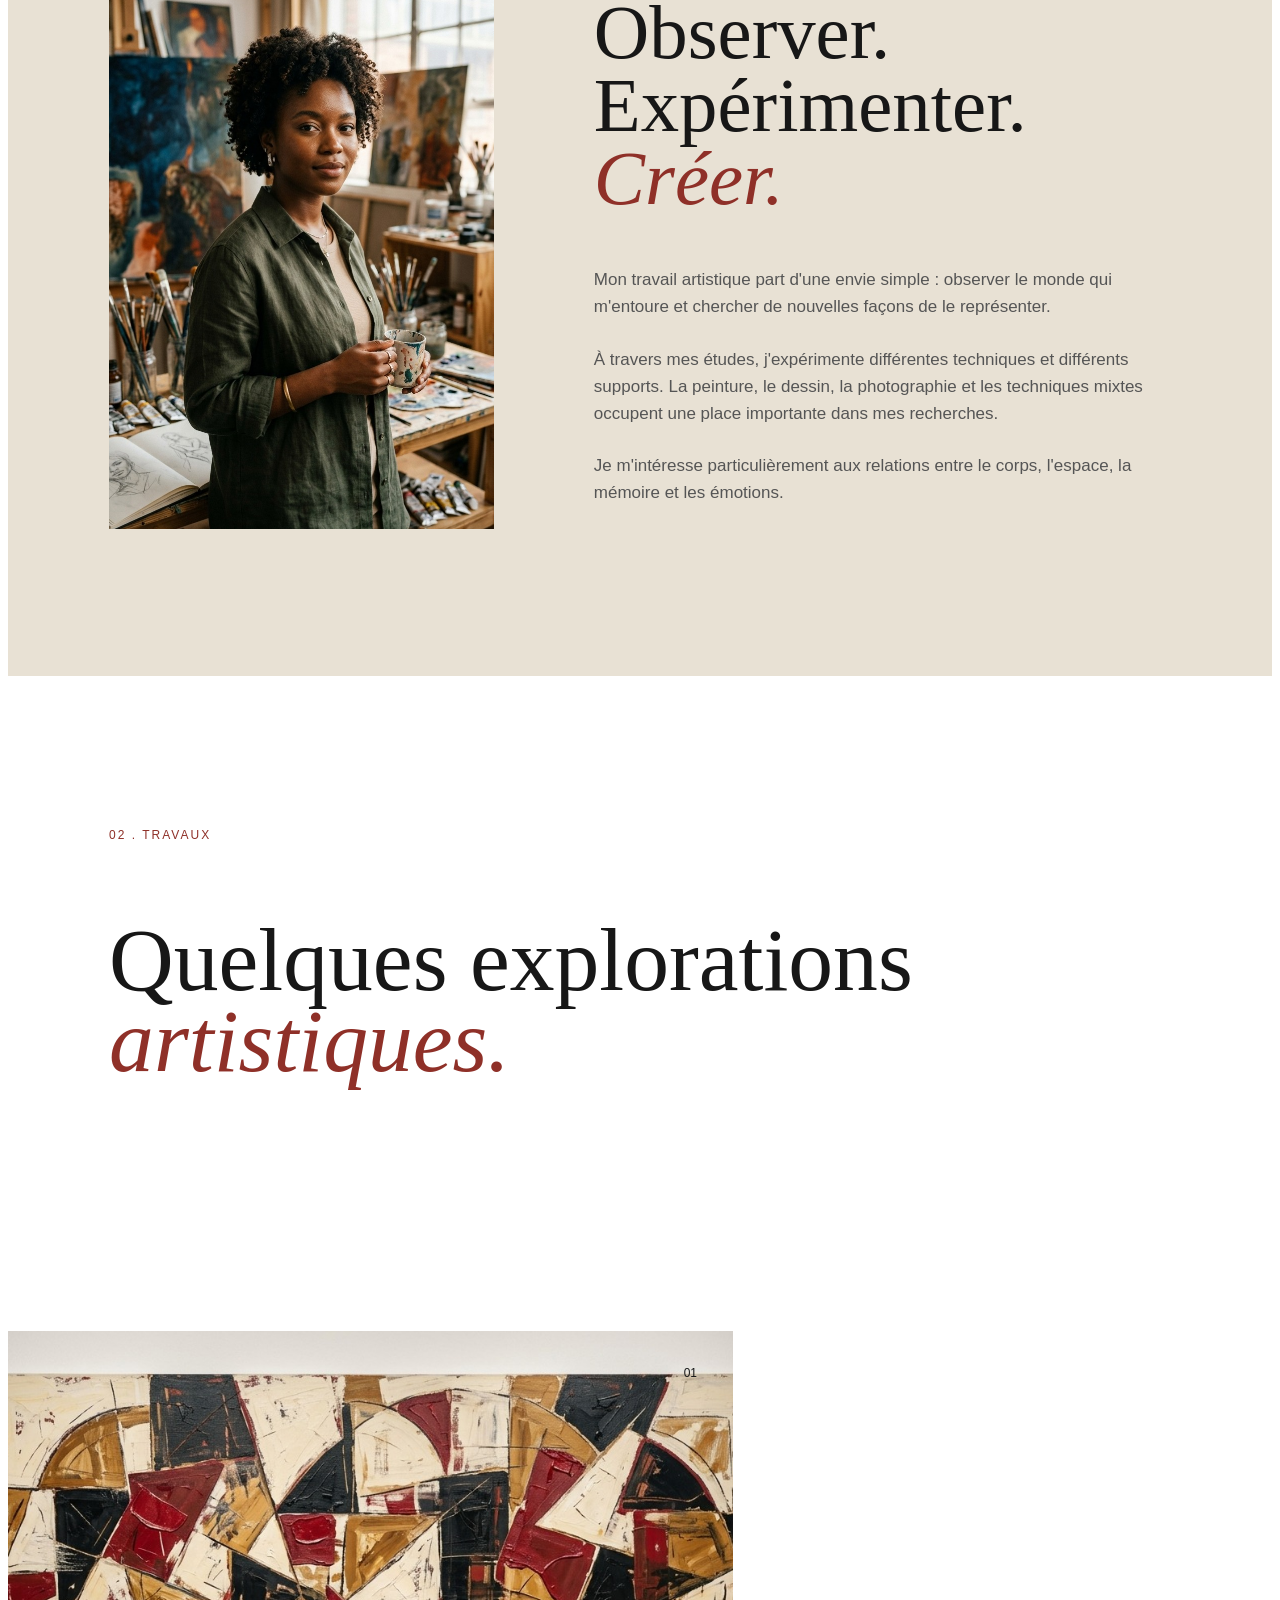
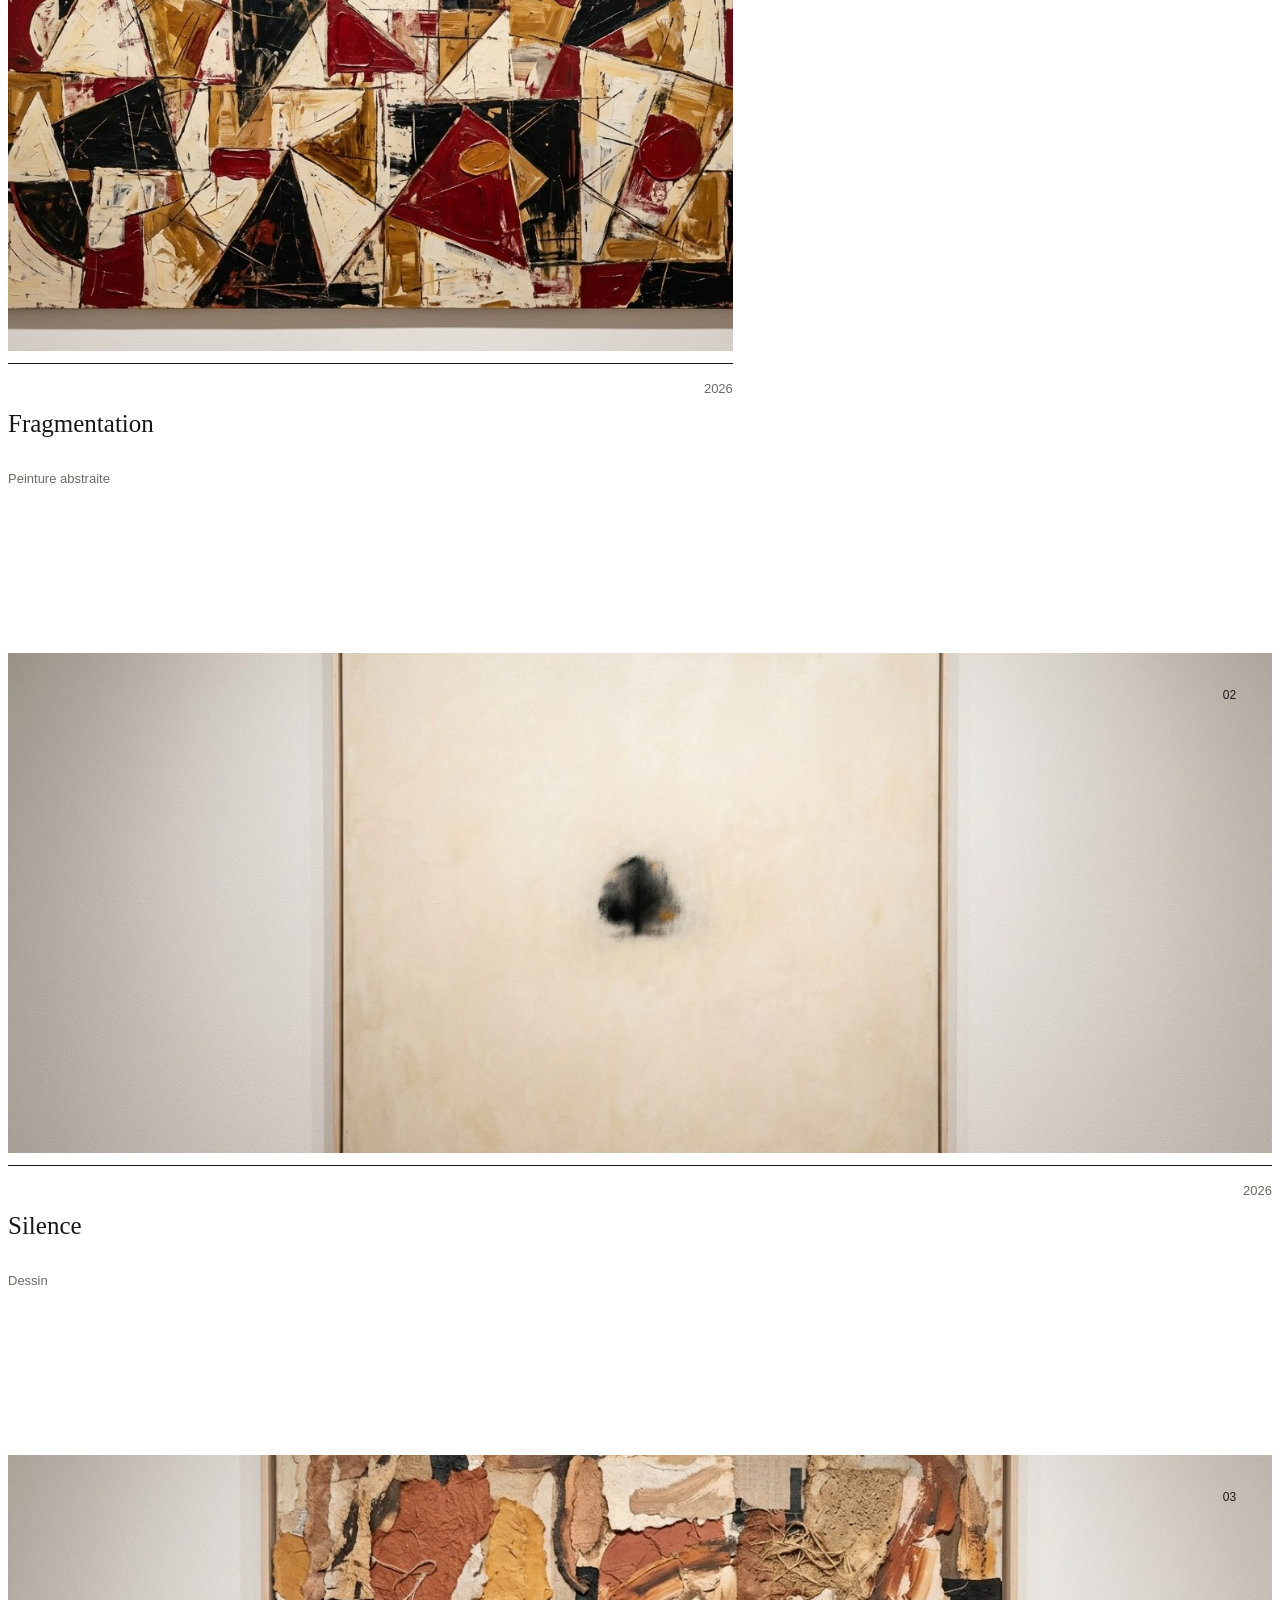
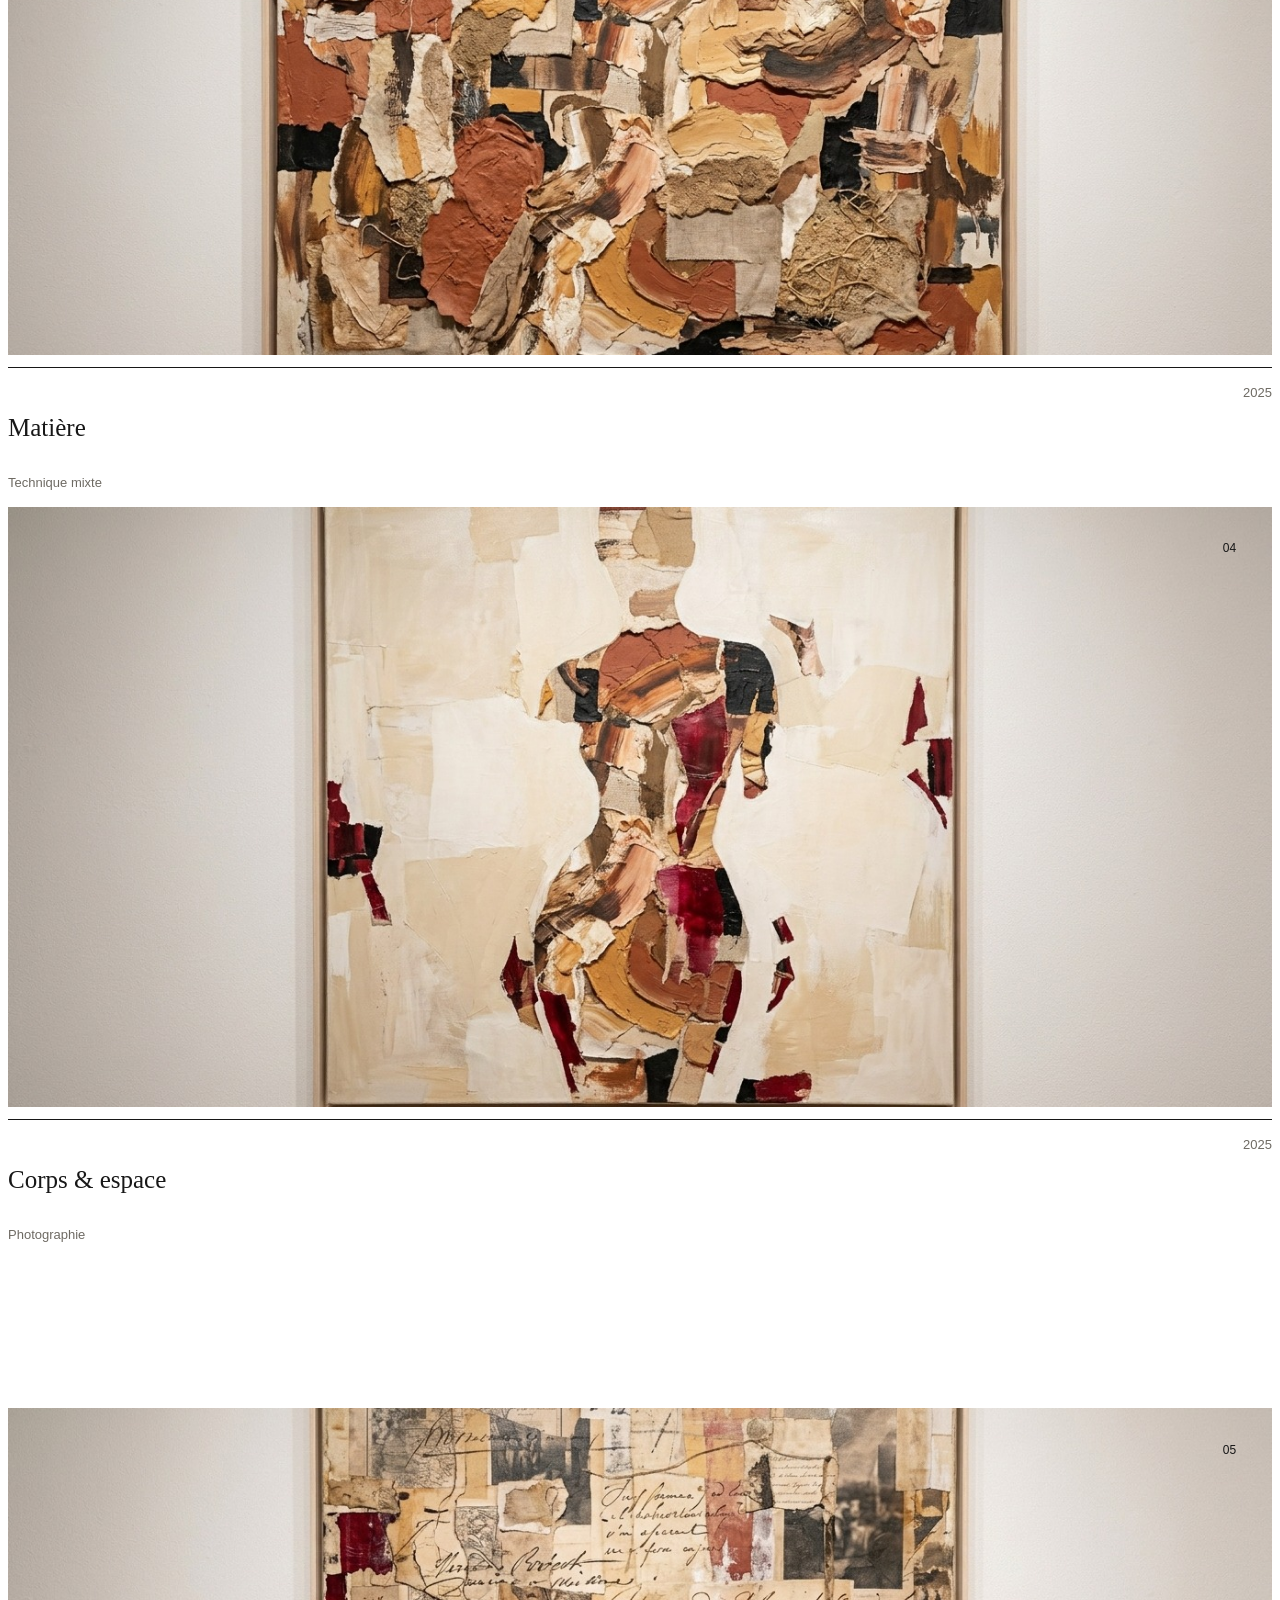
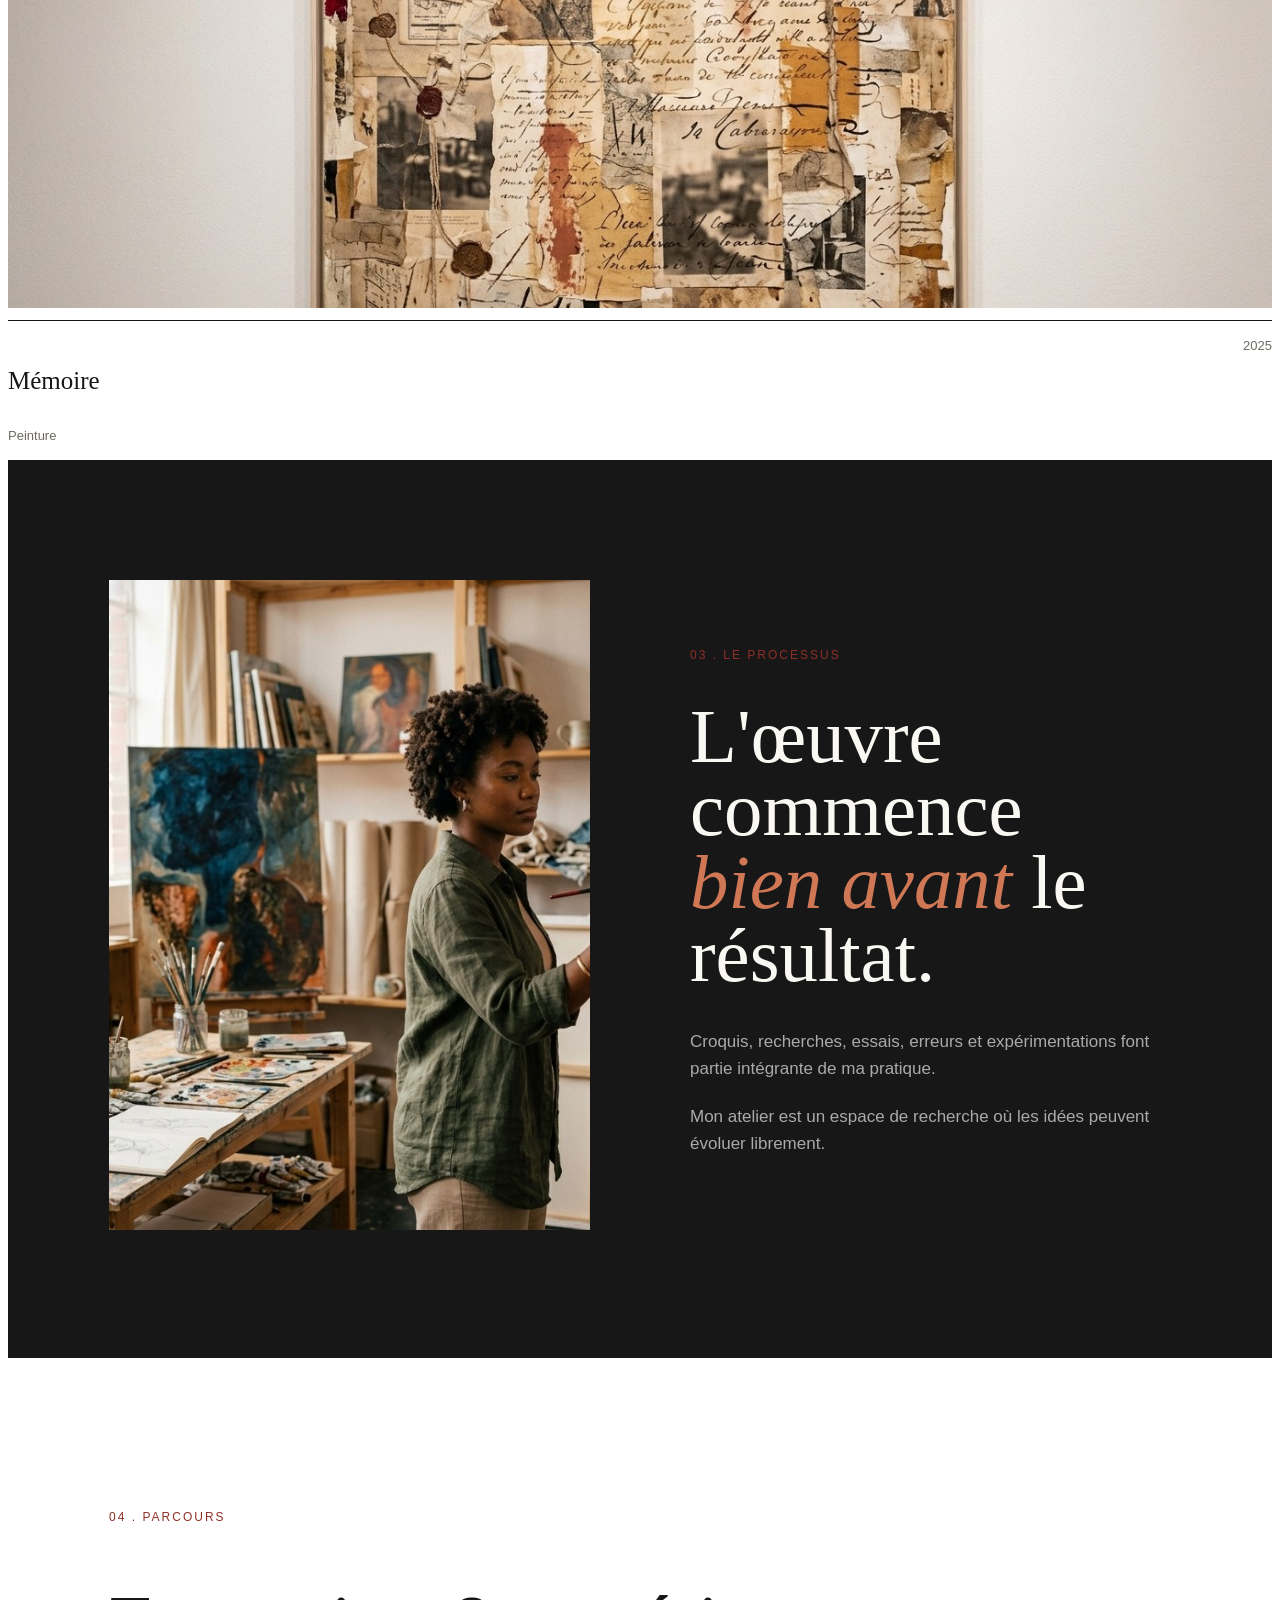
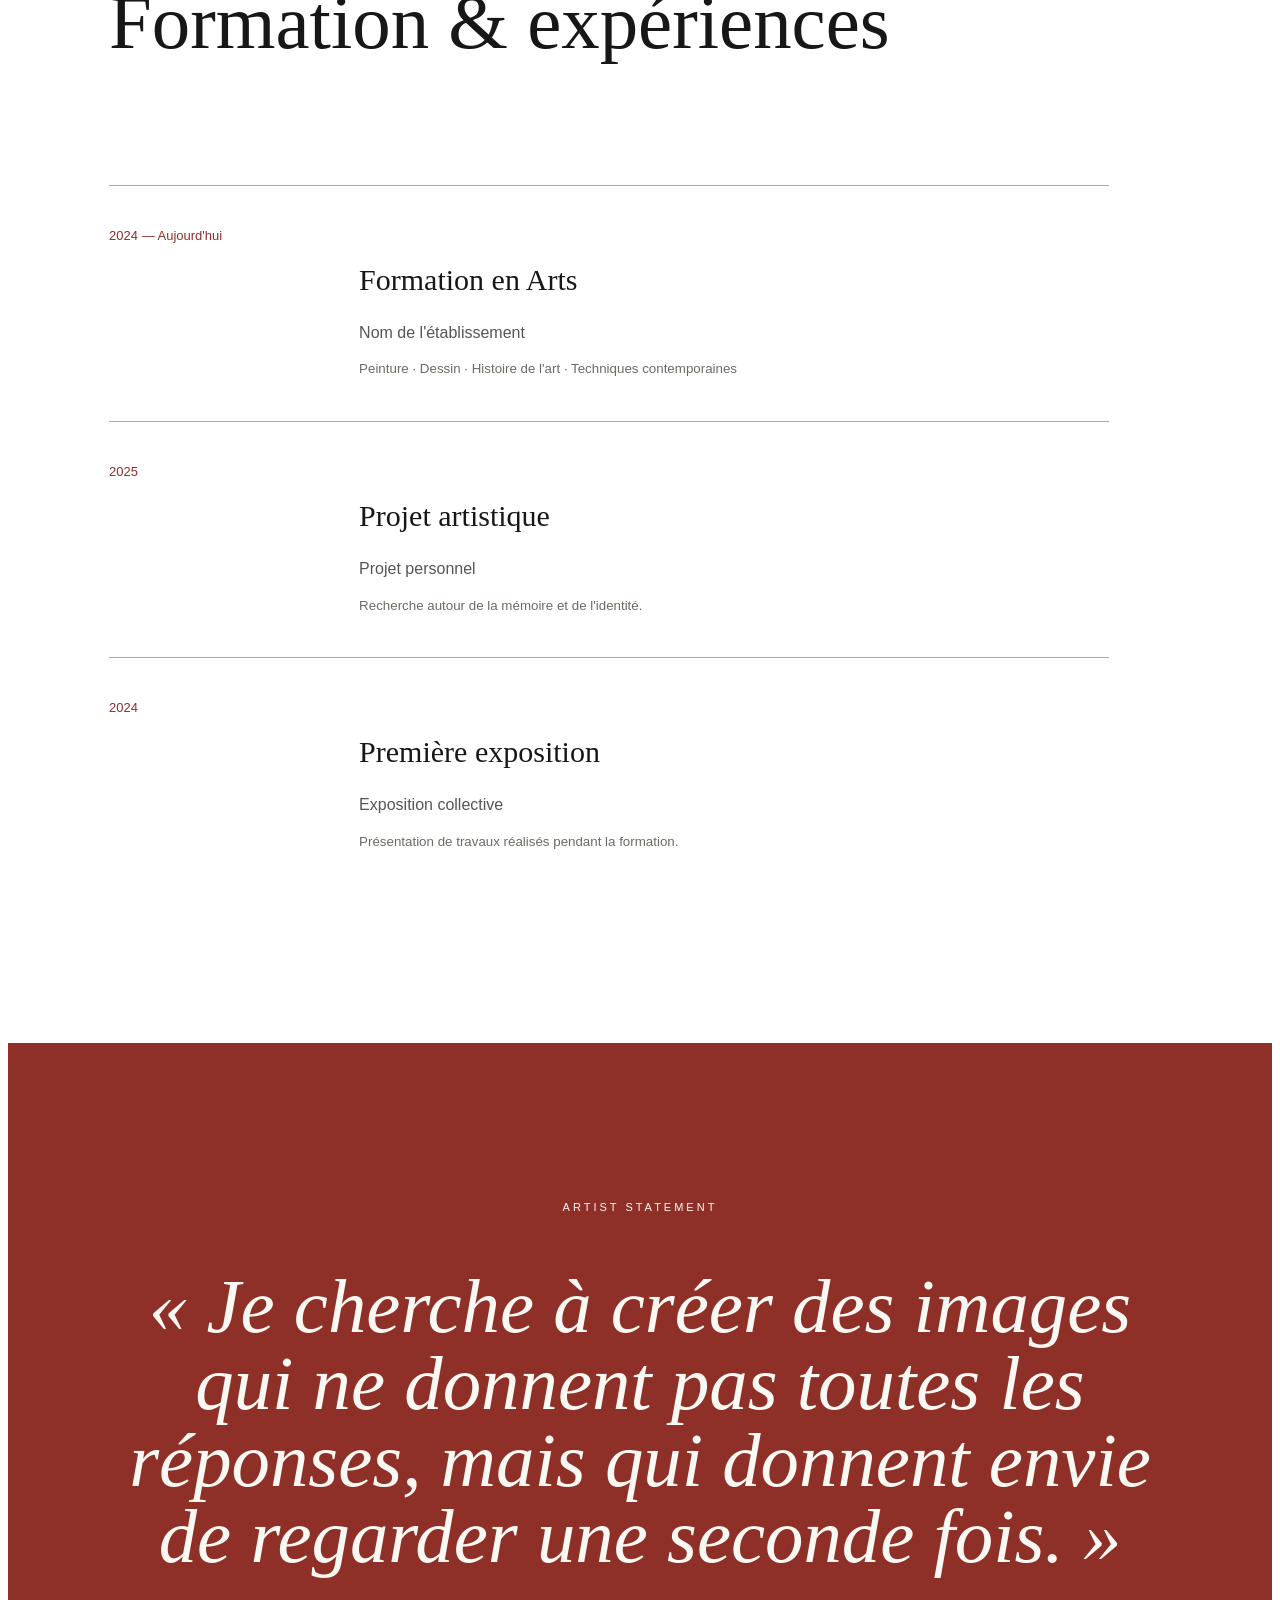
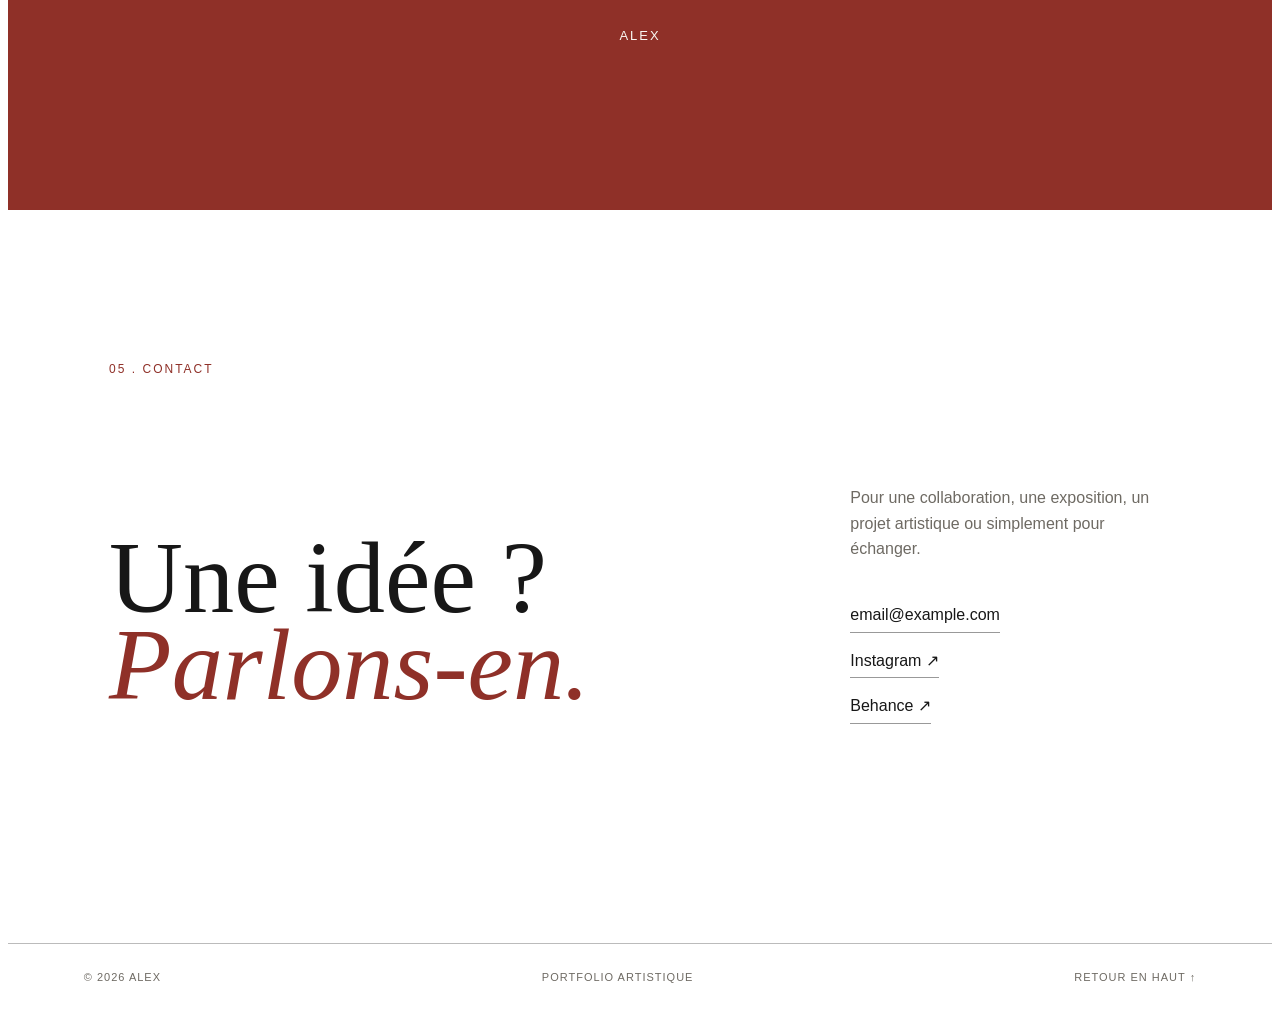
==== commit cfa43697: "Update index.htm" ====
--- a/index.htm
+++ b/index.htm
@@ -21,7 +21,7 @@
  </header>
  </body>
 </html>  
-<main> (Voici le contenu principal de ma page.)
+<main> 
         <section class="hero" id="accueil"> 
 
         <div class="hero-content">
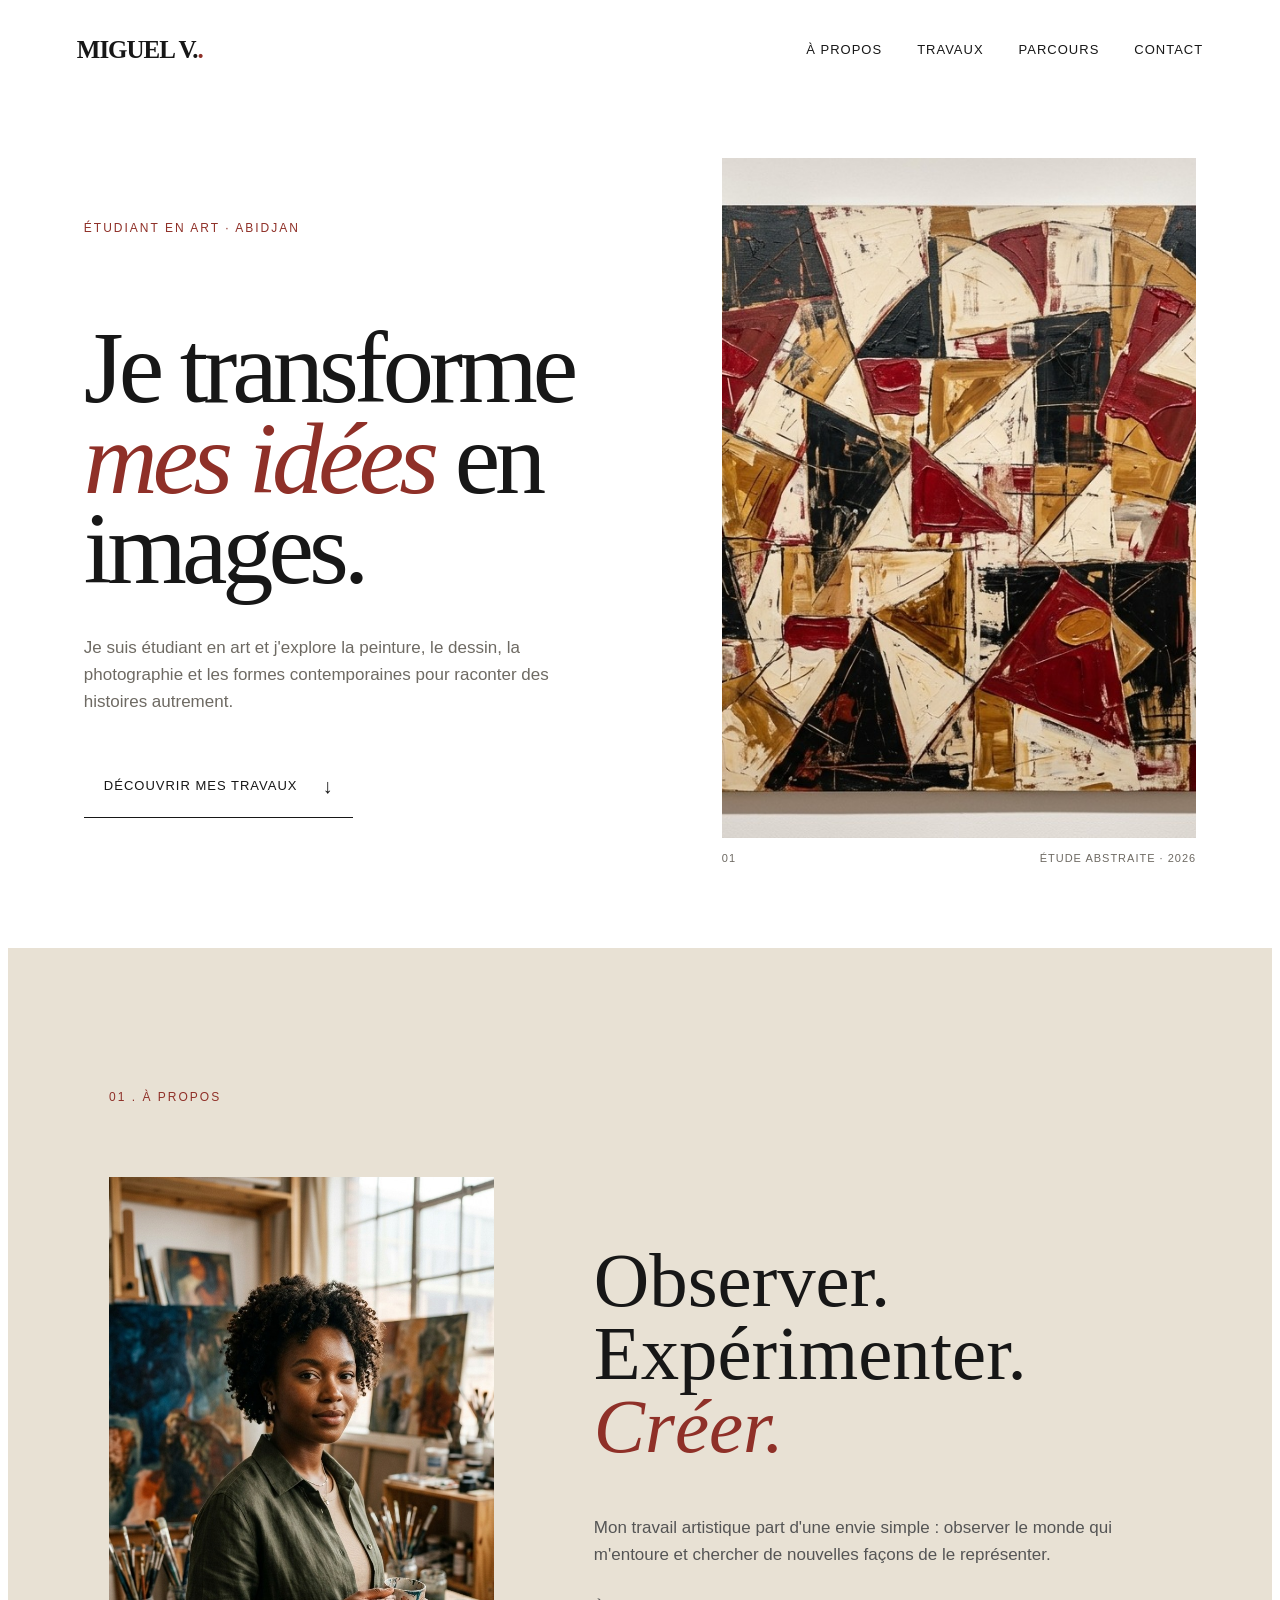
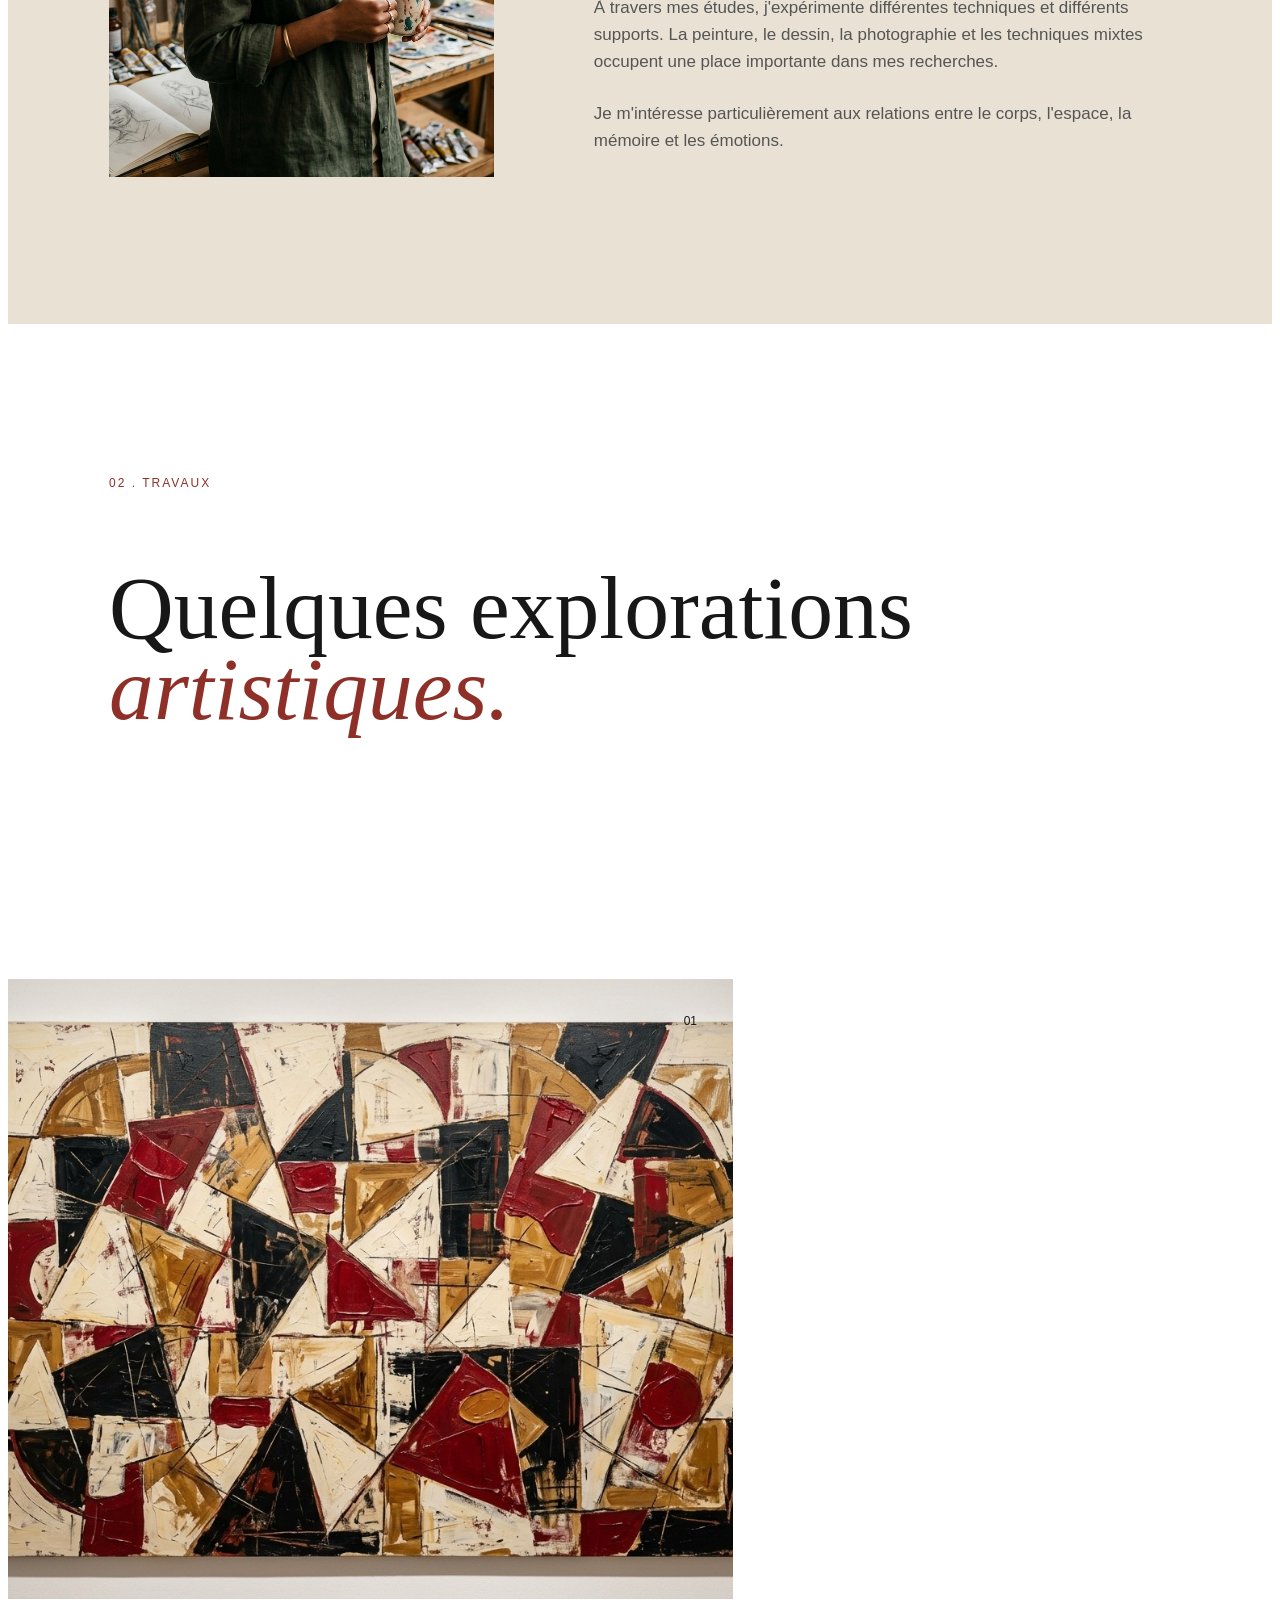
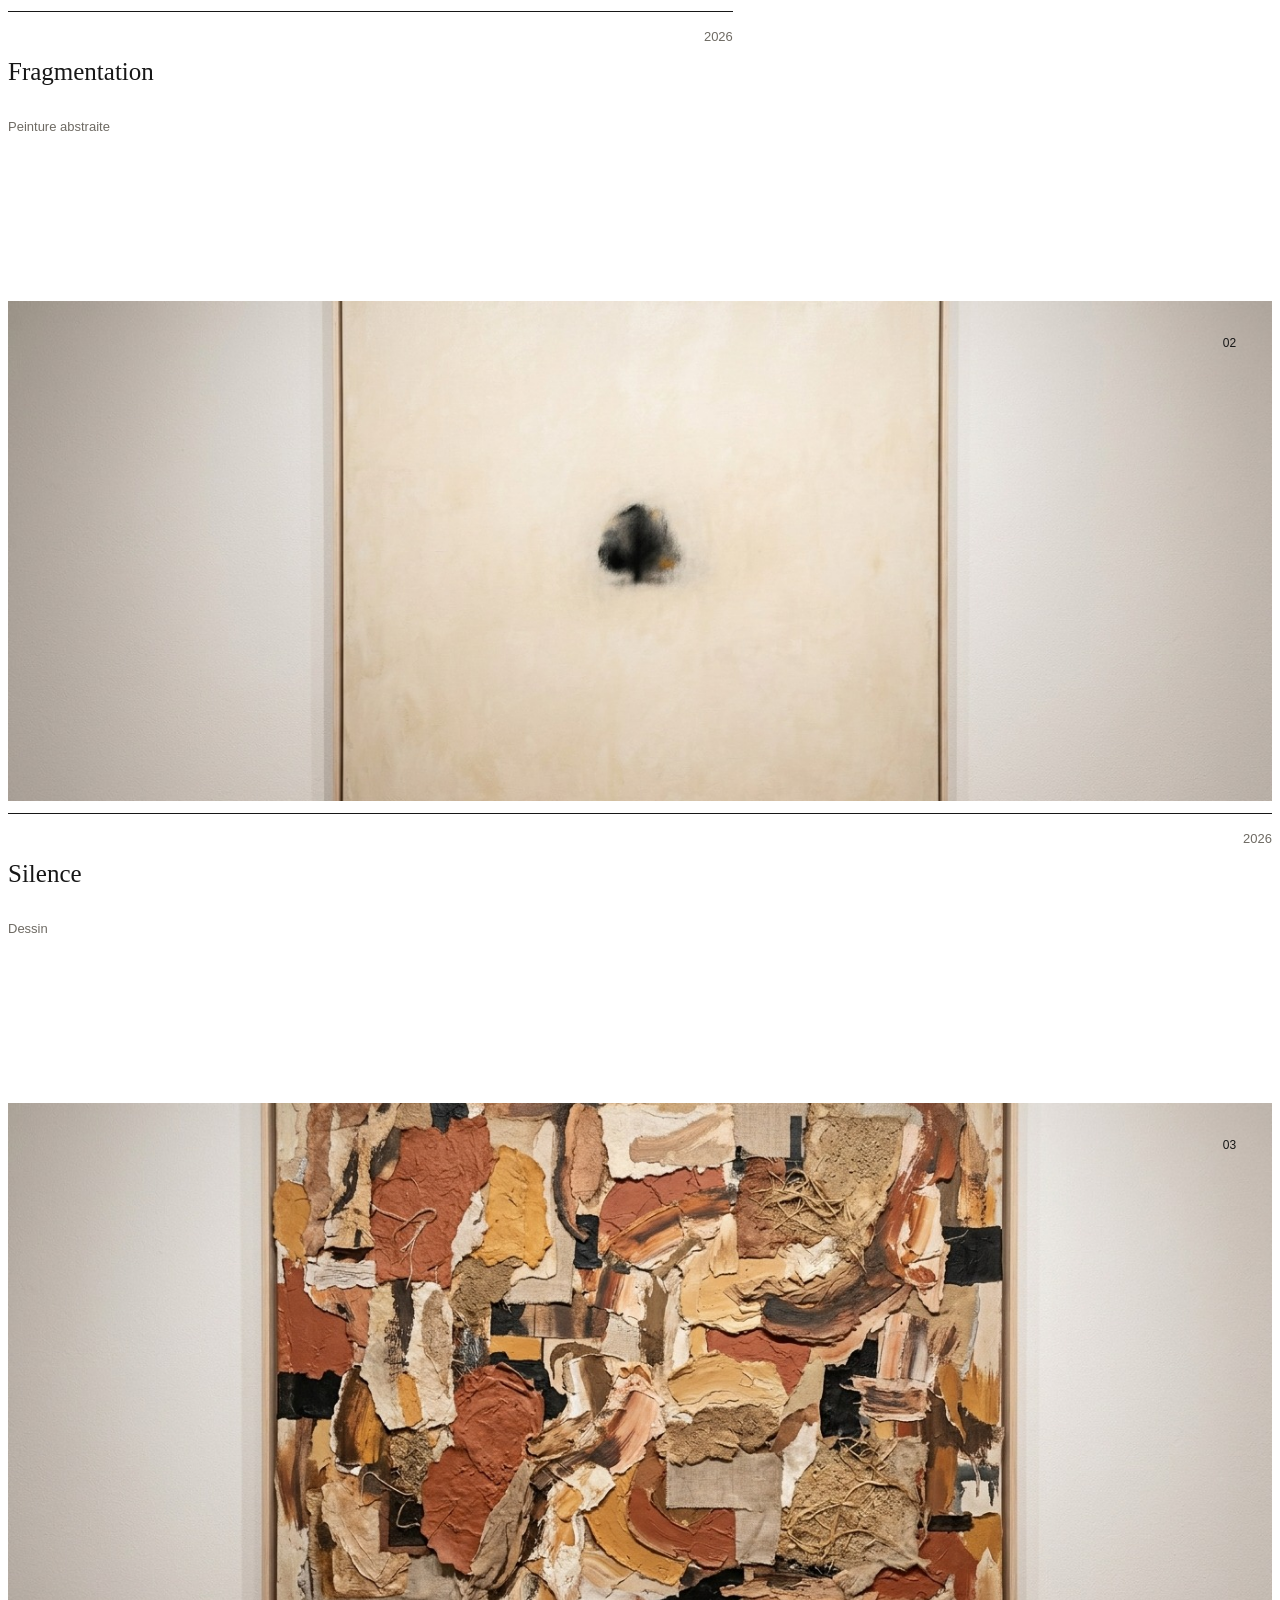
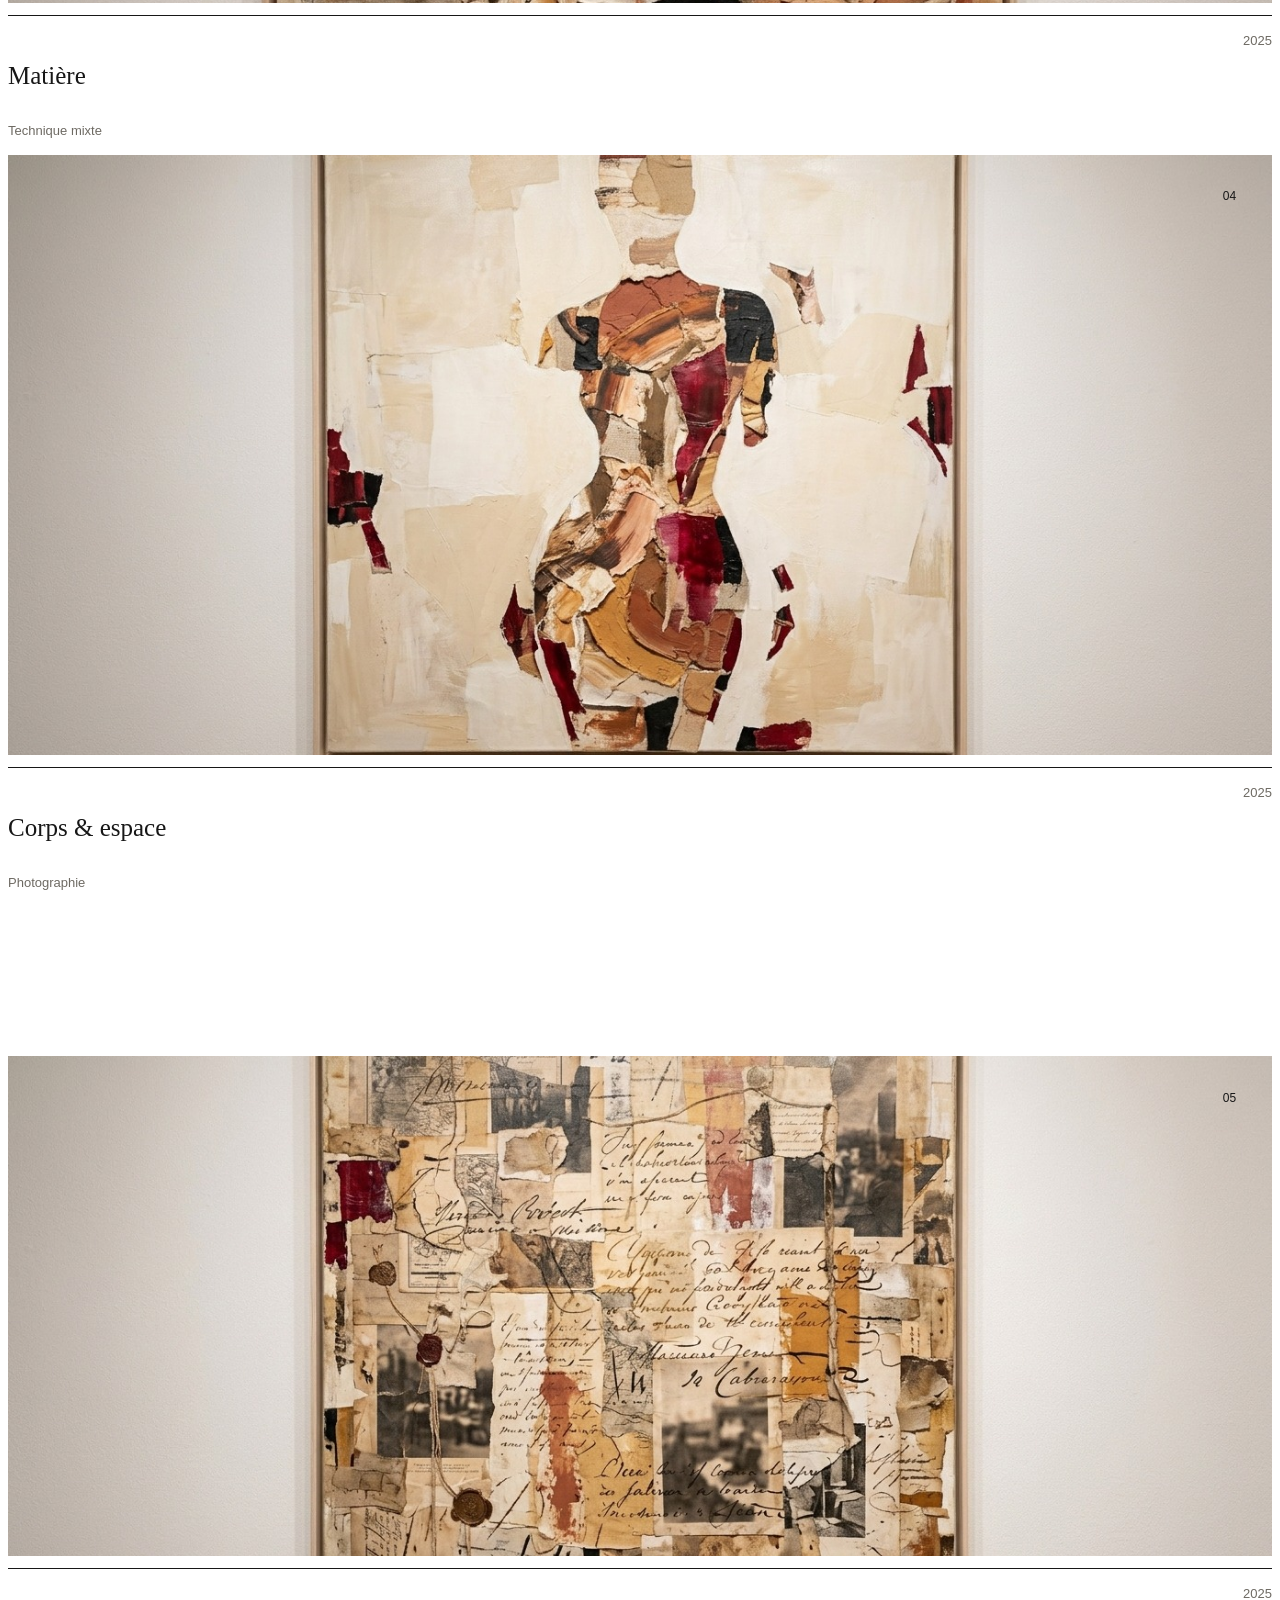
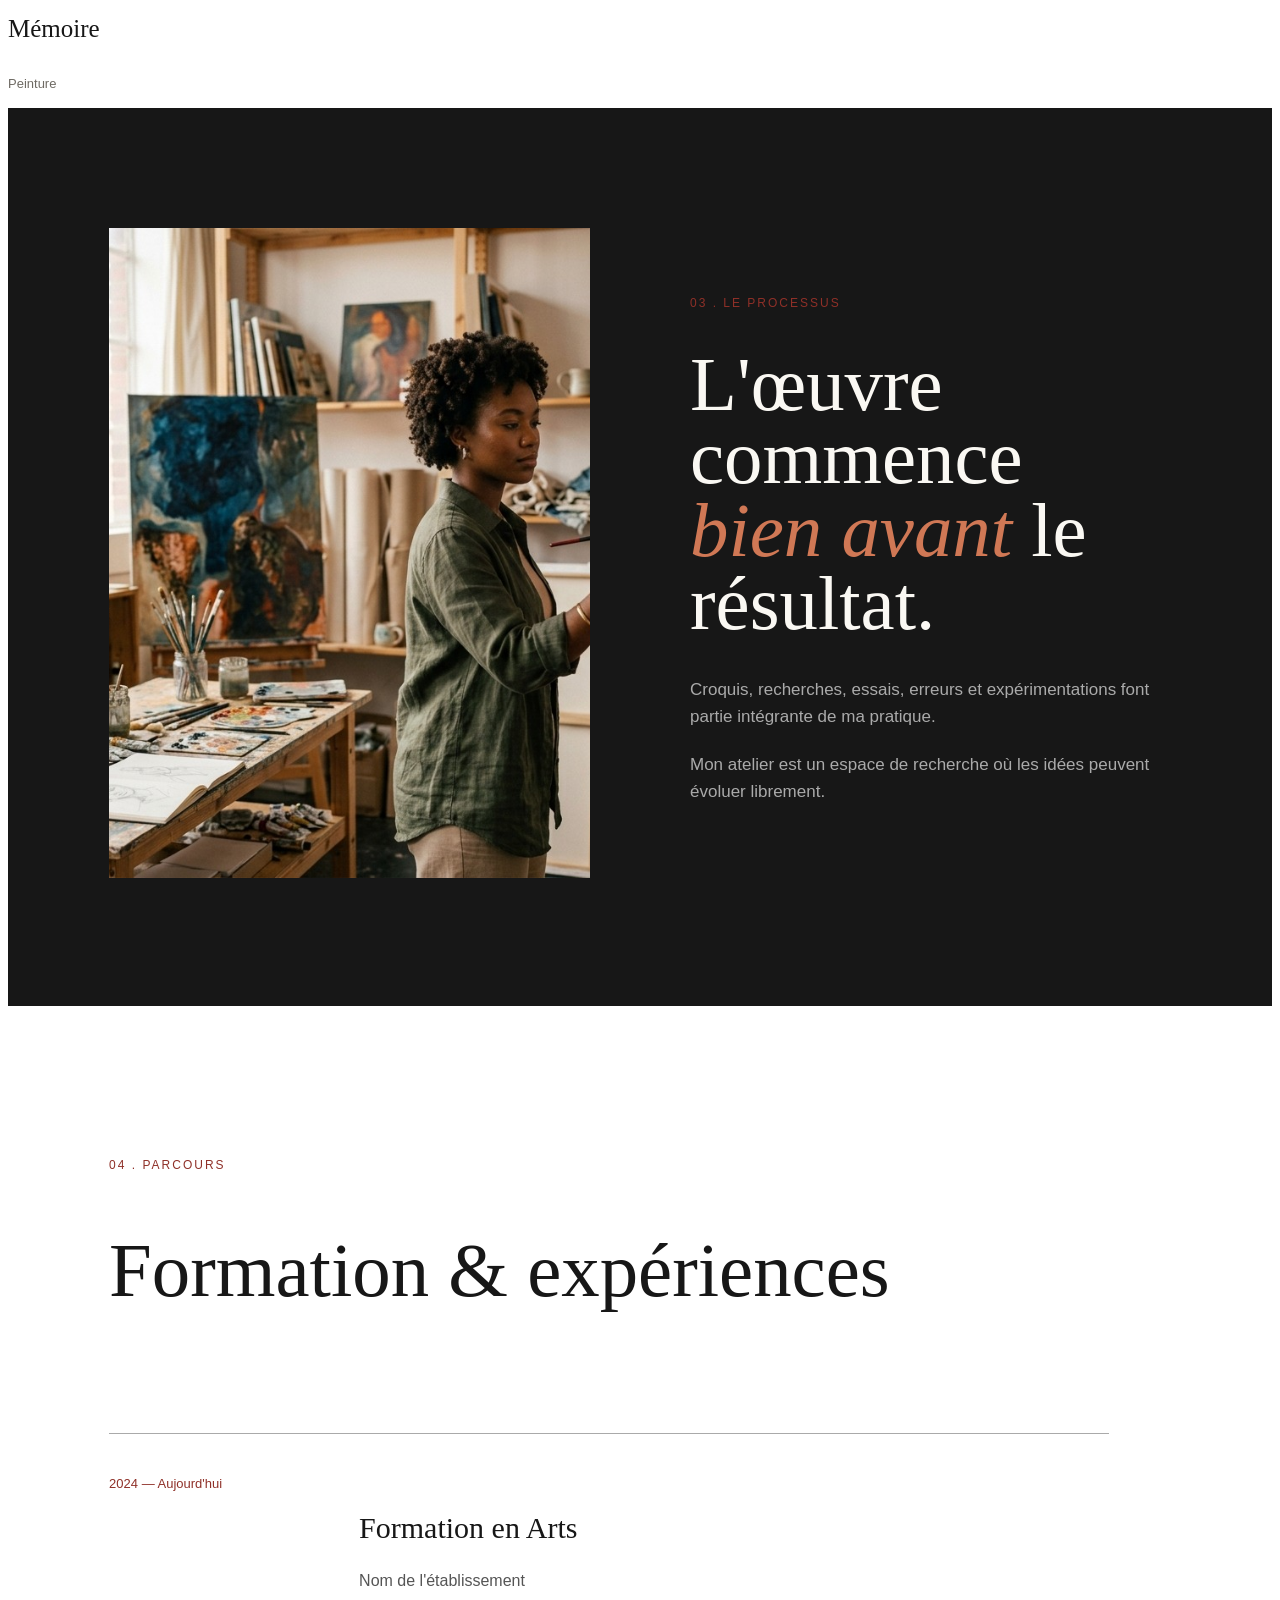
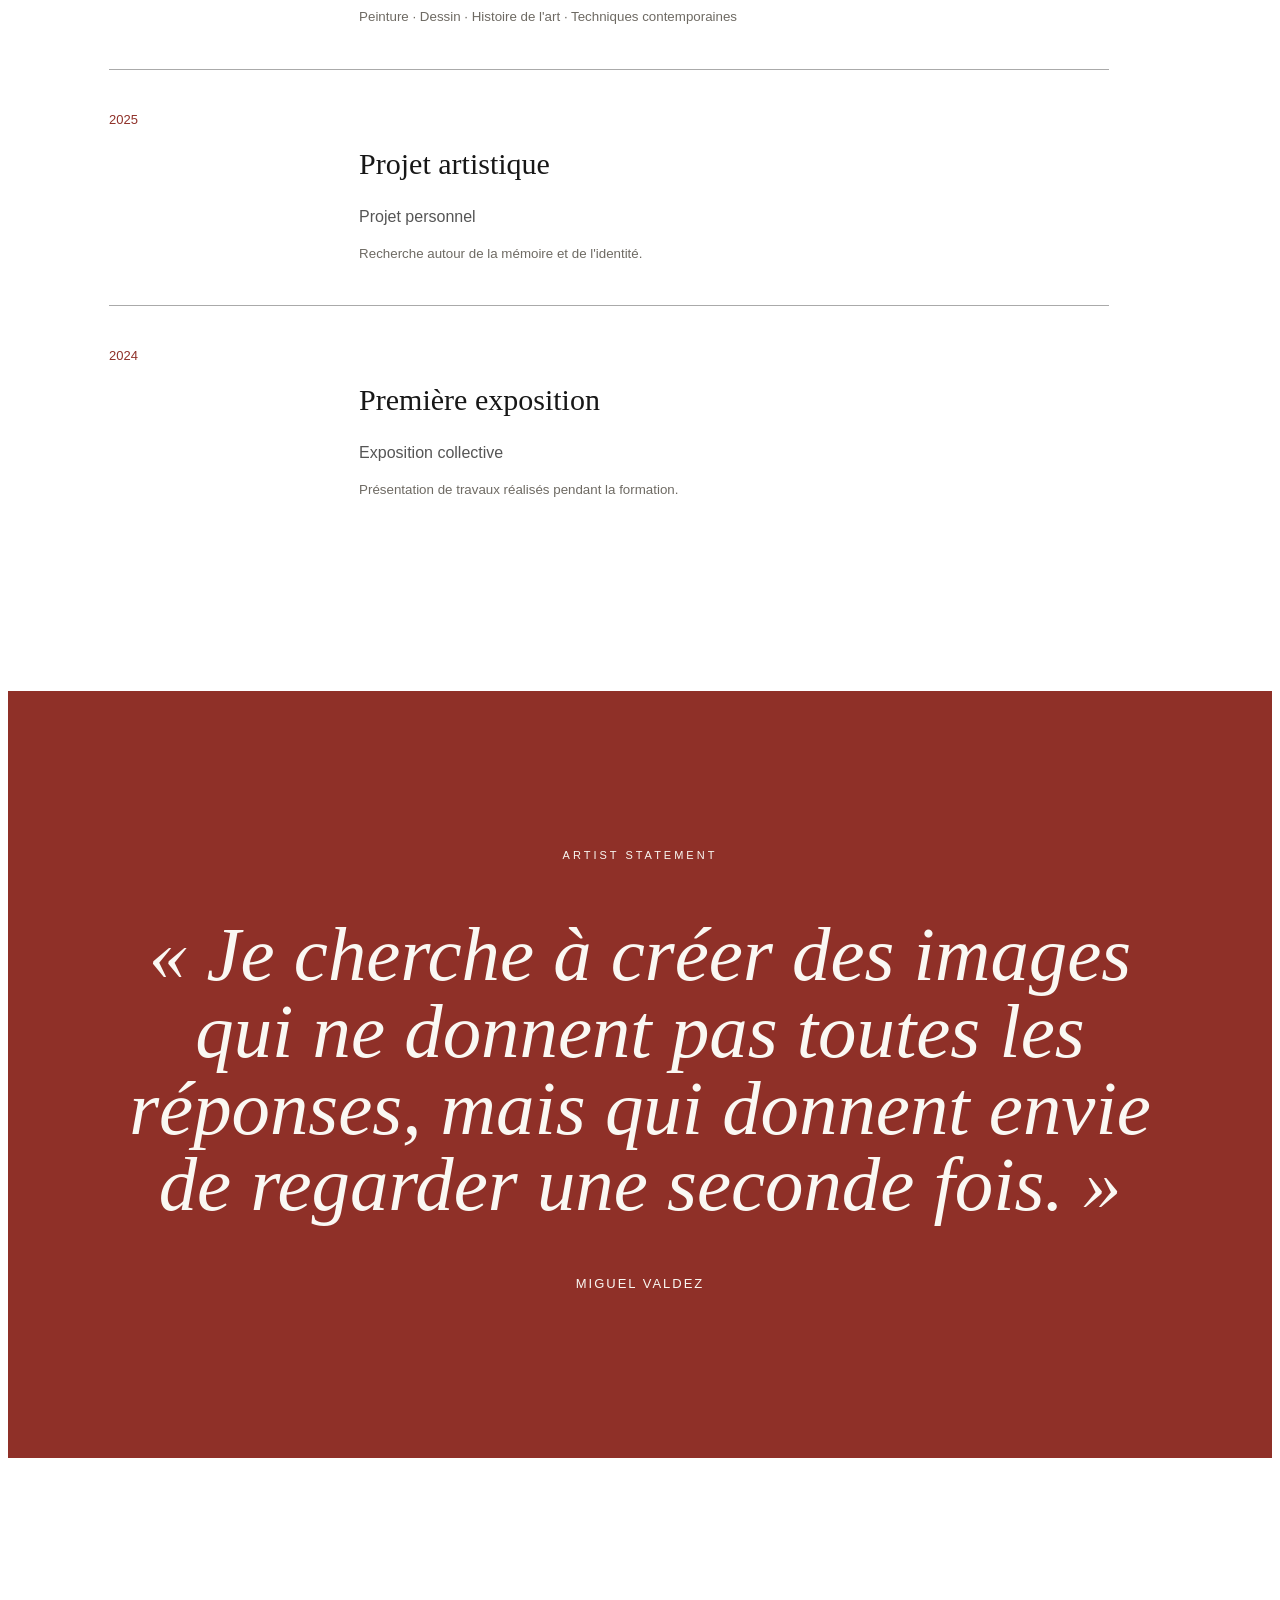
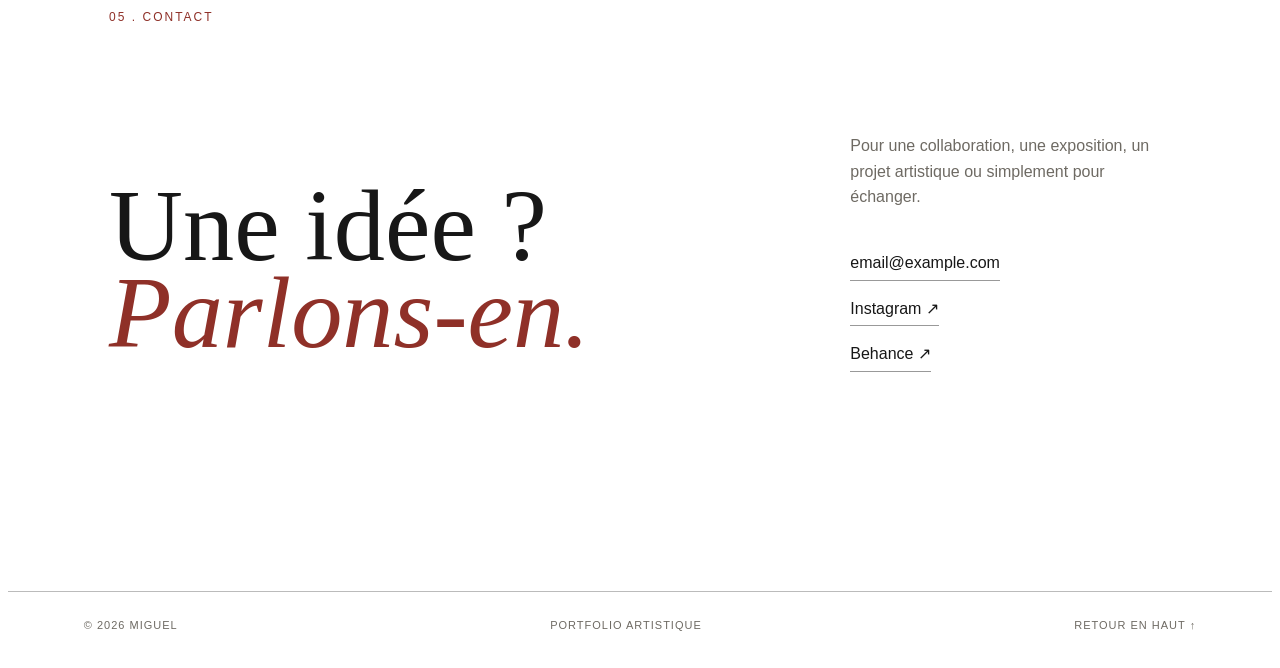
==== commit 98f518f9: "Update index.htm" ====
--- a/index.htm
+++ b/index.htm
@@ -31,7 +31,7 @@
 
             <h1>
                 Je transforme
-                <em>mes idées</em>  (permet de mettre en évidence une partie du texte.)
+                <em>mes idées</em>  
                 en images.
             </h1>
 
@@ -396,7 +396,7 @@
             </blockquote>
 
             <p>
-                 Alex
+                 MIGUEL VALDEZ
             </p>
 
         </div>
@@ -446,7 +446,7 @@
     </section>
 <footer>
   <span>
-        © 2026 Alex
+        © 2026 MIGUEL
     </span>
 
     <span>
